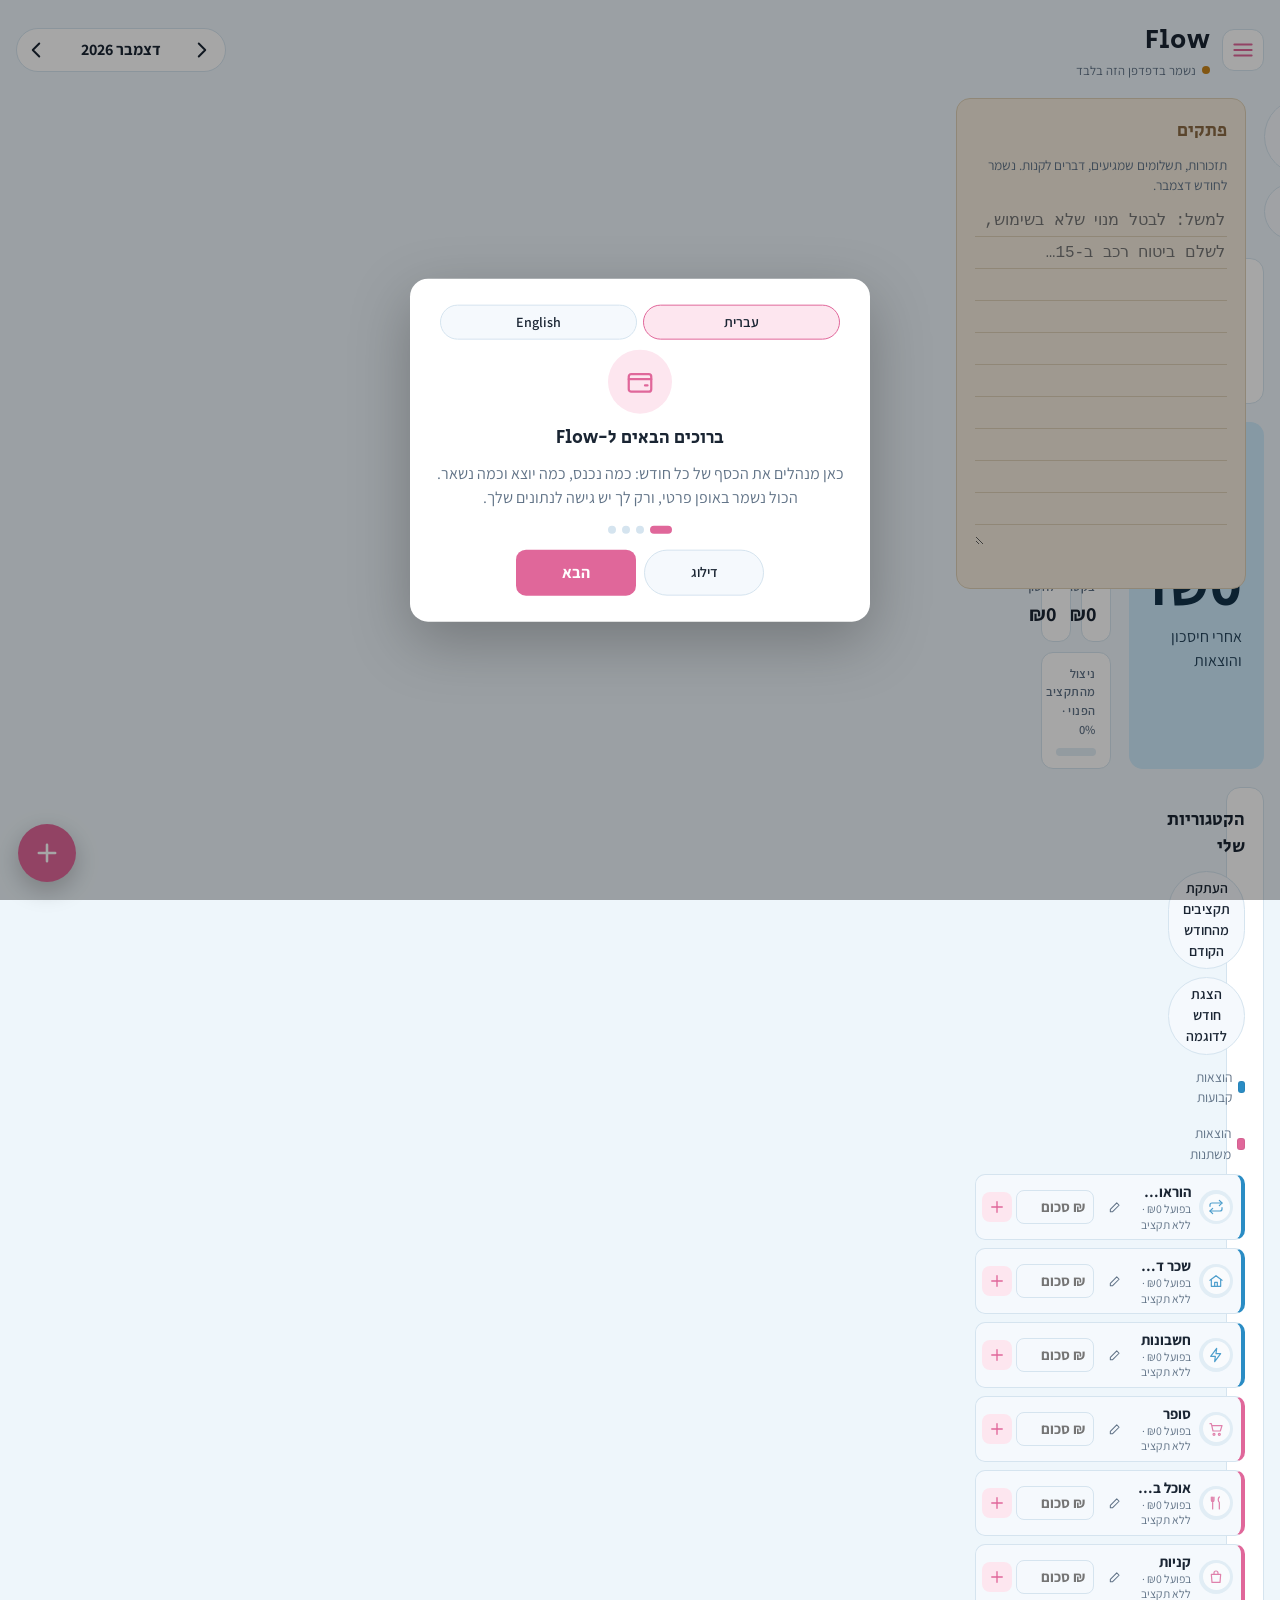
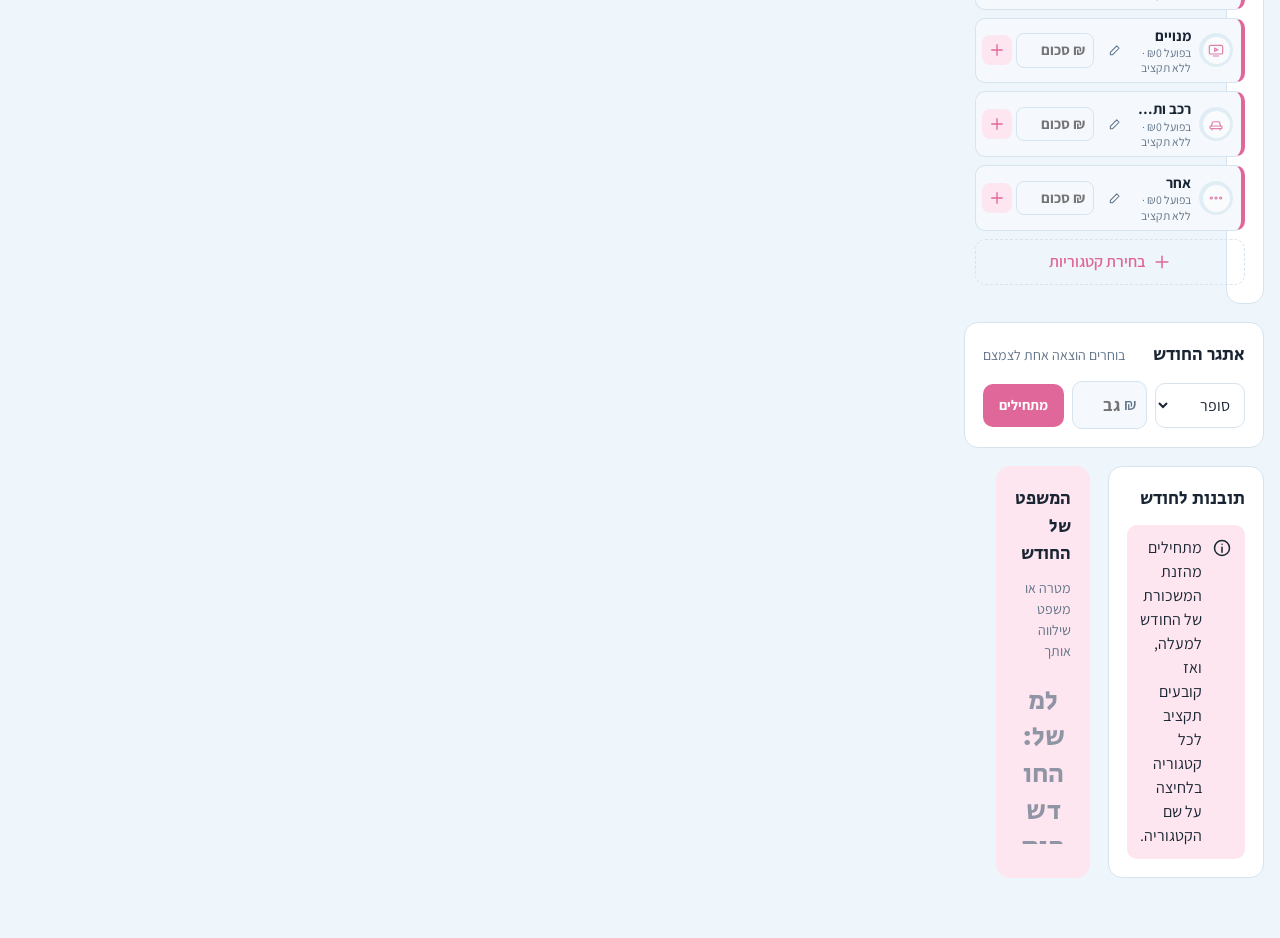
==== static/index.html @ f0e33db1 "Baseline before aesthetic rebrand" ====
<!doctype html>
<html lang="he" dir="rtl">
<head>
<meta charset="utf-8">
<meta name="viewport" content="width=device-width,initial-scale=1,viewport-fit=cover">
<title>Flow</title>
<meta name="description" content="ניהול כסף חודשי חכם ומסודר">
<link rel="manifest" href="/manifest.webmanifest">
<link rel="icon" href="/static/icons/icon.svg" type="image/svg+xml">
<link rel="apple-touch-icon" href="/static/icons/icon-192.png">
<meta name="theme-color" content="#cdeafb">
<meta name="apple-mobile-web-app-capable" content="yes">
<meta name="mobile-web-app-capable" content="yes">
<meta name="apple-mobile-web-app-title" content="Flow">
<link rel="stylesheet" href="/static/fonts.css">
<style>
/* base reset */
:root{color-scheme:light;padding-top:env(safe-area-inset-top,0px);padding-bottom:env(safe-area-inset-bottom,0px)}
body{margin:0;font:14px/1.5 system-ui,-apple-system,"Segoe UI",Roboto,sans-serif}
img{max-width:100%}
[hidden]{display:none!important}
</style>
<style>
/* Layout: folder sidebar (accounts + monthly charts) | main ledger (summary, icon grid, insights) or charts view | beige notes column */
:root{
  --bg:#eef6fb; --surface:#ffffff; --surface-2:#f5f9fd; --fg:#1a2533; --muted:#617387; --line:#d5e4ef;
  --accent:#2a8cc4; --accent-soft:#dcf0fb; --track:#e1edf5;
  --pink:#e0679a; --pink-soft:#fde6ef;
  --sky:#cdeafb; --sky-fg:#12324a;
  --ok:#2e8a5f; --warn:#c7841c; --over:#c43d4b; --over-soft:#f8e1e4; --warn-soft:#f8ecd6;
  --note:#f3ebdd; --note-line:#ddcfb6; --note-head:#8a6a45;
  --c1:#2a8cc4; --c2:#e0679a; --c3:#1d5f8c; --c4:#f2a3c2; --c5:#62b6df; --c6:#a8487a; --c7:#9fb0bf;
  --e-pink:#f7c9da; --e-blue:#c2e3f7; --e-lilac:#dccbf2; --e-green:#c9ead2; --e-beige:#efe3cc; --e-brown:#dcc4ac; --e-gray:#dfe4e8; --e-fg:#2b2a33;
  --display:"Secular One","Assistant",system-ui,sans-serif;
  --body:"Assistant",system-ui,-apple-system,"Segoe UI",Arial,sans-serif;
  --r:14px;
}
@media (prefers-color-scheme:dark){:root:not([data-theme="light"]){
  --sky:#a9dbf5; --sky-fg:#0e2433;
  --bg:#0f1720; --surface:#17212c; --surface-2:#1d2935; --fg:#e7eef5; --muted:#94a6b8; --line:#2b3a49;
  --accent:#6cc4ef; --accent-soft:#1b3445; --track:#243241; --pink:#f08cb4; --pink-soft:#3a1f2c;
  --c1:#6cc4ef; --c2:#f08cb4; --c3:#3d8fc2; --c4:#c45f8e; --c5:#a9dbf5; --c6:#f6c1d6; --c7:#5d6f80;
  --ok:#5cc28c; --warn:#e3a646; --over:#ef7682; --over-soft:#3a1f24; --warn-soft:#3a2e1b; --note:#28231b; --note-line:#453c2e; --note-head:#d6b88f; color-scheme:dark}}
:root[data-theme="dark"]{
  --sky:#a9dbf5; --sky-fg:#0e2433;
  --bg:#0f1720; --surface:#17212c; --surface-2:#1d2935; --fg:#e7eef5; --muted:#94a6b8; --line:#2b3a49;
  --accent:#6cc4ef; --accent-soft:#1b3445; --track:#243241; --pink:#f08cb4; --pink-soft:#3a1f2c;
  --c1:#6cc4ef; --c2:#f08cb4; --c3:#3d8fc2; --c4:#c45f8e; --c5:#a9dbf5; --c6:#f6c1d6; --c7:#5d6f80;
  --ok:#5cc28c; --warn:#e3a646; --over:#ef7682; --over-soft:#3a1f24; --warn-soft:#3a2e1b; --note:#28231b; --note-line:#453c2e; --note-head:#d6b88f; color-scheme:dark}

:root[data-palette="sea"]{--pink:#23907f;--pink-soft:#d6f0ec;--c2:#23907f;--c4:#8fd3c7;--c6:#1f6f63}
:root[data-palette="slate"]{--pink:#5562cf;--pink-soft:#e3e6fb;--c2:#5562cf;--c4:#a9b2ef;--c6:#3b48a8}
@media (prefers-color-scheme:dark){
  :root[data-palette="sea"]:not([data-theme="light"]){--pink:#5fc9b8;--pink-soft:#173a35;--c2:#5fc9b8;--c4:#2f7e72;--c6:#a6e3d9}
  :root[data-palette="slate"]:not([data-theme="light"]){--pink:#9aa6f5;--pink-soft:#23284a;--c2:#9aa6f5;--c4:#5c66b8;--c6:#c9cff9}}
:root[data-theme="dark"][data-palette="sea"]{--pink:#5fc9b8;--pink-soft:#173a35;--c2:#5fc9b8;--c4:#2f7e72;--c6:#a6e3d9}
:root[data-theme="dark"][data-palette="slate"]{--pink:#9aa6f5;--pink-soft:#23284a;--c2:#9aa6f5;--c4:#5c66b8;--c6:#c9cff9}
.swatches{display:flex;gap:8px;padding-inline:8px}
.swatch{width:36px;height:36px;border-radius:50%;border:2px solid var(--line);padding:0;background:linear-gradient(135deg,var(--a) 50%,var(--b) 50%)}
.swatch.on{border-color:var(--fg);box-shadow:0 0 0 2px var(--surface) inset}
*{box-sizing:border-box}
body{background:var(--bg);color:var(--fg);font-family:var(--body);font-size:16px;line-height:1.5;direction:rtl}
.wrap{max-width:1500px;margin:0 auto;padding-left:max(16px,env(safe-area-inset-left,0px));padding-right:max(16px,env(safe-area-inset-right,0px));padding-block:20px 60px;display:flex;flex-direction:column;gap:18px}
.num{font-variant-numeric:tabular-nums;direction:ltr;unicode-bidi:isolate}
h1,h2{font-family:var(--display);font-weight:400;margin:0;text-wrap:balance}
h1{font-size:1.7rem;letter-spacing:.01em}
h2{font-size:1.15rem}
.lbl{font-size:.78rem;color:var(--muted);letter-spacing:.04em;font-weight:600}
button,input,select{font:inherit;color:inherit}
button{cursor:pointer}
:focus-visible{outline:2px solid var(--accent);outline-offset:2px}

header{display:flex;align-items:center;justify-content:space-between;gap:12px;flex-wrap:wrap}
.htitle{display:flex;align-items:center;gap:12px}
.foldbtn{display:grid;border:1px solid var(--line);background:var(--surface);border-radius:12px;width:42px;height:42px;place-items:center;color:var(--pink)}
.month{display:flex;align-items:center;gap:6px;background:var(--surface);border:1px solid var(--line);border-radius:999px;padding:4px}
.month button{border:0;background:transparent;width:34px;height:34px;border-radius:50%;display:grid;place-items:center}
.month button:hover{background:var(--surface-2)}
.month span{min-width:120px;text-align:center;font-weight:700}
.status{font-size:.8rem;color:var(--muted);display:flex;align-items:center;gap:6px}
.status i{width:8px;height:8px;border-radius:50%;background:var(--ok);display:inline-block}
.status.local i{background:var(--warn)}

/* shell */
.shell{display:grid;grid-template-columns:0px minmax(0,1fr);column-gap:0;row-gap:18px;align-items:start;transition:grid-template-columns .22s ease,column-gap .22s ease}
.shell.open{grid-template-columns:270px minmax(0,1fr);column-gap:18px}
.folder{display:none;position:sticky;top:max(16px,env(safe-area-inset-top,0px));background:var(--surface);border:1px solid var(--line);border-radius:var(--r);padding:14px;flex-direction:column;gap:16px;overflow:hidden;min-width:0}
.folder.open{display:flex}
.fold-head{display:flex;align-items:center;gap:8px;color:var(--pink)}
.fold-head h2{color:var(--fg)}
.fold-sec{display:flex;flex-direction:column;gap:4px}
.fold-sec>.lbl{padding-inline:8px;margin-bottom:2px}
.fitem{display:flex;align-items:center;gap:8px;border:0;background:transparent;border-radius:10px;padding:8px;text-align:start;width:100%;font-weight:600}
.fitem:hover{background:var(--surface-2)}
.fitem.on{background:var(--pink-soft);color:var(--fg)}
.fitem.on svg{color:var(--pink)}
.fitem svg.ic{width:20px;height:20px;flex:none;color:var(--accent)}
.fitem span{flex:1;min-width:0;overflow:hidden;text-overflow:ellipsis;white-space:nowrap}
.fitem small{color:var(--muted);font-weight:400}
.fitem.add{color:var(--muted);border:1px dashed var(--line)}
.fitem .edit{flex:none;width:26px;height:26px;border-radius:50%;display:grid;place-items:center;color:var(--muted)}
.fitem .edit:hover{background:var(--surface)}
.fitem .edit svg.ic{width:15px;height:15px;color:inherit}
.bform{display:flex;flex-direction:column;gap:8px;background:var(--surface-2);border-radius:10px;padding:10px}
.bform .btns{display:flex;gap:6px;flex-wrap:wrap}
.bform p{margin:0;font-size:.88rem}
.small{padding:7px 12px;font-size:.88rem}
.danger{background:var(--over);color:var(--surface);border:0;border-radius:10px;font-weight:700}
.linkbtn{border:0;background:transparent;color:var(--over);font-size:.85rem;padding:4px 0;text-align:start}

.panel{background:var(--surface);border:1px solid var(--line);border-radius:var(--r);padding:18px}
.income{display:grid;grid-template-columns:repeat(3,minmax(0,1fr));gap:14px}
.field{display:flex;flex-direction:column;gap:4px;min-width:0}
.money{display:flex;align-items:center;border:1px solid var(--line);border-radius:10px;background:var(--surface-2);padding:0 10px}
.money input{border:0;background:transparent;width:100%;padding:10px 4px;font-size:1.1rem;font-weight:700;outline:none;font-variant-numeric:tabular-nums}
.money:focus-within{border-color:var(--accent)}
.money b{color:var(--muted);font-weight:600}

.hero{display:grid;grid-template-columns:1.2fr 1fr;gap:18px;align-items:stretch}
.free{background:var(--sky);color:var(--sky-fg);border-radius:var(--r);padding:22px;display:flex;flex-direction:column;gap:6px;justify-content:center}
.free .lbl{color:inherit;opacity:.85}
.free .big{font-family:var(--display);font-size:clamp(2.4rem,7vw,3.4rem);line-height:1.05}
.free p{margin:0;opacity:.9}
.free.neg{background:var(--over);color:var(--surface)}
.stats{display:grid;grid-template-columns:1fr 1fr;gap:10px}
.stat{background:var(--surface);border:1px solid var(--line);border-radius:12px;padding:12px 14px;display:flex;flex-direction:column;gap:2px;min-width:0}
.stat strong{font-size:1.25rem}
.bar{height:8px;border-radius:999px;background:var(--track);overflow:hidden;margin-top:6px}
.bar>div{height:100%;background:var(--accent);border-radius:inherit;transition:width .4s}

.sec-head{display:flex;align-items:center;justify-content:space-between;gap:10px;flex-wrap:wrap;margin-bottom:12px}
.sec-head p{margin:0;color:var(--muted);font-size:.88rem}
.toggle{display:flex;align-items:center;gap:6px;font-size:.85rem;color:var(--muted)}
.ghost{border:1px solid var(--line);background:var(--surface-2);border-radius:999px;padding:6px 14px;font-size:.88rem;font-weight:600}
.ghost:hover{border-color:var(--pink);background:var(--pink-soft)}
.grid{display:grid;grid-template-columns:repeat(auto-fill,minmax(104px,1fr));gap:12px}
.tile{border:1px solid var(--line);background:var(--surface-2);border-radius:var(--r);padding:14px 6px 10px;display:flex;flex-direction:column;align-items:center;gap:6px;position:relative;transition:transform .15s,border-color .15s}
.tile:hover{transform:translateY(-2px);border-color:var(--pink)}
.ring{width:62px;height:62px;border-radius:50%;display:grid;place-items:center;background:conic-gradient(var(--rc,var(--accent)) calc(var(--p,0)*1%),var(--track) 0)}
.ring span{width:50px;height:50px;border-radius:50%;background:var(--surface);display:grid;place-items:center;color:var(--rc,var(--accent))}
.ring.empty{background:var(--track)}
.ring.empty span{color:var(--muted)}
svg.ic{width:26px;height:26px;fill:none;stroke:currentColor;stroke-width:1.8;stroke-linecap:round;stroke-linejoin:round}
.tile .amt{font-weight:700;font-size:.95rem}
.tile .of{font-size:.72rem;color:var(--muted)}
.tile .nm{font-size:.78rem;color:var(--muted);text-align:center;line-height:1.25}
.tile.over{border-color:var(--over);background:var(--over-soft)}
.tile .dot{position:absolute;top:8px;left:8px;width:8px;height:8px;border-radius:50%;background:var(--over)}

.insights{display:flex;flex-direction:column;gap:8px;margin:0;padding:0;list-style:none}
.insights li{display:flex;gap:10px;align-items:flex-start;padding:10px 12px;border-radius:10px;background:var(--surface-2);border:1px solid var(--line)}
.insights li.warn{background:var(--warn-soft);border-color:transparent}
.insights li.over{background:var(--over-soft);border-color:transparent}
.insights li.good{background:var(--accent-soft);border-color:transparent}
.insights li.info{background:var(--pink-soft);border-color:transparent}
.insights svg.ic{width:20px;height:20px;flex:none;margin-top:2px}

.recent{display:flex;flex-direction:column}
.row{display:grid;grid-template-columns:36px minmax(0,1fr) auto auto;gap:10px;align-items:center;padding:9px 0;border-bottom:1px solid var(--line)}
.row:last-child{border-bottom:0}
.row .mini{width:34px;height:34px;border-radius:50%;background:var(--accent-soft);color:var(--accent);display:grid;place-items:center}
.row:nth-child(even) .mini{background:var(--pink-soft);color:var(--pink)}
.row .mini svg.ic{width:18px;height:18px}
.row .txt{min-width:0;overflow:hidden;text-overflow:ellipsis;white-space:nowrap}
.row .txt small{color:var(--muted);display:block}
.row .del{border:0;background:transparent;color:var(--muted);width:30px;height:30px;border-radius:50%}
.row .del:hover{background:var(--over-soft);color:var(--over)}
.empty-note{color:var(--muted);text-align:center;padding:18px 8px}

/* charts */
.charts{display:grid;grid-template-columns:minmax(0,1fr) minmax(0,1fr);gap:18px}
.charts .wide{grid-column:1/-1}
.donut-wrap{display:flex;gap:20px;align-items:center;flex-wrap:wrap}
.donut{width:200px;max-width:100%;flex:none}
.donut text{fill:var(--fg);font-family:var(--body)}
.legend{list-style:none;margin:0;padding:0;display:flex;flex-direction:column;gap:6px;flex:1;min-width:180px}
.legend li{display:grid;grid-template-columns:12px minmax(0,1fr) auto auto;gap:8px;align-items:center;font-size:.92rem}
.legend i{width:12px;height:12px;border-radius:3px}
.legend span{min-width:0;overflow:hidden;text-overflow:ellipsis;white-space:nowrap}
.legend em{font-style:normal;color:var(--muted);font-size:.82rem;min-width:36px;text-align:start}
.bva{display:flex;flex-direction:column;gap:12px}
.bva .r{display:grid;grid-template-columns:28px minmax(0,1fr);gap:10px;align-items:center}
.bva .r svg.ic{width:22px;height:22px;color:var(--accent)}
.bva .top{display:flex;justify-content:space-between;gap:8px;font-size:.88rem}
.bva .top span:last-child{color:var(--muted)}
.bva .track{position:relative;height:10px;background:var(--track);border-radius:999px;margin-top:4px}
.bva .fill{position:absolute;inset-block:0;inset-inline-start:0;border-radius:999px;background:var(--accent)}
.bva .mark{position:absolute;top:-4px;bottom:-4px;width:2px;background:var(--fg);border-radius:2px}
.cols{width:100%;height:auto;display:block}
.cols text{fill:var(--muted);font-family:var(--body);font-size:12px}
.cols .val{fill:var(--fg);font-size:11px;font-weight:700}
.cols-wrap{overflow-x:auto}
.keyrow{display:flex;gap:16px;flex-wrap:wrap;font-size:.85rem;color:var(--muted)}
.keyrow span{display:flex;align-items:center;gap:6px}
.keyrow i{width:12px;height:12px;border-radius:3px;display:inline-block}

.tile.addcat{border-style:dashed;background:transparent;justify-content:center}
.tile.addcat .nm{color:var(--pink);font-weight:600}
.tile.addcat .ring span{color:var(--pink)}
.pick-group{display:flex;flex-direction:column;gap:8px}
.picks{display:grid;grid-template-columns:repeat(2,minmax(0,1fr));gap:8px}
.pick{display:flex;align-items:center;gap:8px;border:1px solid var(--line);background:var(--surface-2);border-radius:10px;padding:9px 10px;text-align:start;min-width:0}
.pick svg.ic{width:20px;height:20px;flex:none;color:var(--accent)}
.pick span{flex:1;min-width:0;font-size:.9rem;line-height:1.25}
.pick.on{border-color:var(--pink);background:var(--pink-soft)}
.pick.on svg.ic{color:var(--pink)}
.pick svg.ck{width:16px;height:16px}
@media (max-width:520px){
  .grid{grid-template-columns:repeat(3,minmax(0,1fr));gap:8px}
  .tile{padding:10px 4px 8px;gap:4px}
  .ring{width:50px;height:50px}.ring span{width:40px;height:40px}
  .tile svg.ic{width:22px;height:22px}
  .tile .amt{font-size:.88rem}
}
.catlist{display:grid;grid-template-columns:repeat(auto-fill,minmax(270px,1fr));gap:8px}
.crow{display:flex;align-items:center;gap:8px;border:1px solid var(--line);background:var(--surface-2);border-radius:10px;padding:5px 6px;min-width:0}
.crow.over{border-color:var(--over);background:var(--over-soft)}
.cinfo{display:flex;align-items:center;gap:10px;flex:1;min-width:0;border:0;background:transparent;text-align:start;padding:2px;border-radius:8px}
.cinfo:hover .t b{color:var(--pink)}
.cinfo{gap:8px}
.cinfo .ring{width:34px;height:34px;flex:none}.cinfo .ring span{width:27px;height:27px}.cinfo svg.ic{width:16px;height:16px}
.cinfo .t b{font-size:.92rem}
.cinfo .t small{font-size:.74rem!important}
.cinfo .t{flex:1;min-width:0;display:flex;flex-direction:column;line-height:1.3}
.cinfo .t b{font-weight:700;overflow:hidden;text-overflow:ellipsis;white-space:nowrap}
.cinfo .t small{color:var(--muted);font-size:.8rem}
.crow.over .cinfo .t small{color:var(--over)}
.cadd{display:flex;align-items:center;gap:4px;flex:none}
.cadd input{width:78px;background:transparent;border:1.5px solid var(--line);border-radius:8px;padding:5px 4px;font-size:.92rem;text-align:center;font-weight:700;font-variant-numeric:tabular-nums}
.cadd input:focus{border-color:var(--pink);outline:none}
.cadd button{width:30px;height:30px;border-radius:8px;border:0;background:var(--pink-soft);color:var(--pink);display:grid;place-items:center}
.cadd button svg.ic{width:18px;height:18px}
.crow.addcat{justify-content:center;border-style:dashed;background:transparent;color:var(--pink);font-weight:600;min-height:46px;gap:6px}
.crow.addcat svg.ic{width:20px;height:20px}
@media (max-width:520px){.catlist{grid-template-columns:1fr}.cadd input{width:72px}}
.motto{display:flex;flex-direction:column;background:var(--pink-soft);border-color:transparent}
.motto textarea{flex:1;width:100%;min-height:120px;resize:none;border:0;background:transparent;outline:none;font-family:var(--display);font-size:clamp(1.3rem,3vw,1.7rem);line-height:1.35;text-align:center;color:var(--fg);text-wrap:balance;padding:8px 4px}
.motto textarea::placeholder{color:var(--muted);opacity:.7}
.motto .saved{font-size:.78rem;color:var(--muted);min-height:1.2em;text-align:center}
.split{display:flex;gap:2px;height:8px;border-radius:999px;overflow:hidden;margin-top:6px;background:var(--track)}
.crow.fx{border-inline-start:4px solid var(--accent)}
.crow.vr{border-inline-start:4px solid var(--pink)}
.ring.empty span{color:var(--rc,var(--muted))!important;opacity:.8}
.pickwrap{display:flex;gap:4px;min-width:0}
.pickwrap .pick{flex:1}
.pdel{border:1px solid var(--line);background:var(--surface-2);border-radius:10px;width:32px;color:var(--muted)}
.pdel:hover{color:var(--over);background:var(--over-soft)}
.icpick{display:grid;grid-template-columns:repeat(auto-fill,minmax(40px,1fr));gap:6px}
.icpick label{display:block}
.icpick input{position:absolute;opacity:0;pointer-events:none}
.icpick span{display:grid;place-items:center;height:40px;border:1px solid var(--line);border-radius:10px;background:var(--surface);color:var(--accent);cursor:pointer}
.icpick span svg.ic{width:20px;height:20px}
.icpick input:checked+span{border-color:var(--pink);background:var(--pink-soft);color:var(--pink)}
.icpick input:focus-visible+span{outline:2px solid var(--accent);outline-offset:2px}
.nmline{display:flex;align-items:baseline;gap:6px;min-width:0}
.nmline b{min-width:0;overflow:hidden;text-overflow:ellipsis;white-space:nowrap}
.cnote{font-style:normal;font-size:.72rem;font-weight:600;background:var(--pink-soft);color:var(--pink);border-radius:999px;padding:0 7px;white-space:nowrap;overflow:hidden;text-overflow:ellipsis;max-width:110px;flex:none}
.cnbtn{border:0;background:transparent;width:26px;height:26px;border-radius:50%;color:var(--muted);display:grid;place-items:center;flex:none}
.cnbtn:hover{background:var(--pink-soft);color:var(--pink)}
.cnbtn svg.ic{width:14px;height:14px}
.cnform{flex:none}
.cnform input{width:100px;border:1.5px solid var(--pink);border-radius:8px;padding:5px 6px;background:var(--surface);font-size:.85rem;outline:none}
.ic.sm{width:16px;height:16px;vertical-align:-3px}
.edit.trash:hover{color:var(--over)!important;background:var(--over-soft)!important}
.vatline{grid-column:1/-1;display:flex;align-items:center;justify-content:space-between;gap:10px;flex-wrap:wrap;background:var(--accent-soft);border-radius:10px;padding:8px 12px;font-size:.88rem}
.vatline select{width:auto}
.pair{display:grid;grid-template-columns:repeat(auto-fit,minmax(300px,1fr));gap:18px}
.gbar{height:12px;border-radius:999px;background:var(--track);overflow:hidden}
.gbar>div{height:100%;border-radius:inherit;background:linear-gradient(90deg,var(--pink),var(--accent))}
.gbar.bad>div{background:var(--over)}
.gtext{margin:10px 0 0;font-size:.92rem}
.chform{display:grid;grid-template-columns:minmax(0,1.2fr) minmax(0,1fr) auto;gap:8px;align-items:center}
@media (max-width:520px){.chform{grid-template-columns:1fr 1fr}.chform .primary{grid-column:1/-1}}
.owedadd{display:grid;grid-template-columns:minmax(0,1.3fr) minmax(0,1fr) auto;gap:8px;margin-bottom:10px}
.owedlist{display:flex;flex-direction:column}
.owedrow{display:grid;grid-template-columns:22px minmax(0,1fr) auto;gap:4px 10px;align-items:center;padding:9px 2px;border-bottom:1px solid var(--line);cursor:pointer}
.owedrow:last-child{border-bottom:0}
.owedrow input{width:18px;height:18px;accent-color:var(--pink)}
.owedrow .on{font-weight:600;min-width:0;overflow:hidden;text-overflow:ellipsis;white-space:nowrap}
.owedrow small{grid-column:2/-1;color:var(--muted);font-size:.78rem}
.owedrow small:empty{display:none}
.owedrow.paid .on,.owedrow.paid strong{text-decoration:line-through;color:var(--muted)}
.remind{display:flex;align-items:flex-start;gap:10px;background:var(--pink-soft);border-radius:var(--r);padding:10px 12px}
.remind .rlist{display:flex;flex-wrap:wrap;gap:8px 18px;flex:1;min-width:0}
.remind .ri{display:flex;align-items:center;gap:6px;font-size:.9rem}
.remind .ri svg.ic{width:18px;height:18px;color:var(--pink);flex:none}
.remind .close{width:28px;height:28px;font-size:.9rem;background:var(--surface)}
.flash{display:flex;align-items:center;gap:10px;justify-content:space-between;background:var(--accent-soft);border-radius:var(--r);padding:8px 12px;font-weight:600}
.flash .close{width:28px;height:28px;font-size:.9rem;background:var(--surface);margin:0}
.sumbanner{display:flex;align-items:center;gap:8px;border:1px dashed var(--pink);background:var(--pink-soft);color:var(--fg);border-radius:var(--r);padding:10px 14px;font-weight:600;text-align:start}
.sumbanner svg.ic{width:20px;height:20px;color:var(--pink)}
.sumgrid{display:grid;grid-template-columns:repeat(auto-fit,minmax(200px,1fr));gap:10px}
.sumgrid strong{font-size:1.05rem}
.muted{color:var(--muted);font-weight:400}
.fab{position:fixed;left:calc(18px + env(safe-area-inset-left,0px));bottom:calc(18px + env(safe-area-inset-bottom,0px));width:58px;height:58px;border-radius:50%;border:0;background:var(--pink);color:var(--surface);display:grid;place-items:center;box-shadow:0 8px 24px rgb(0 0 0 / .22);z-index:15}
.fab svg.ic{width:28px;height:28px;stroke-width:2.2}
.fab:hover{filter:brightness(1.08)}
.qform{display:flex;flex-direction:column;gap:12px}
.money.big input{font-size:1.8rem;padding:12px 4px}
.qcats{display:grid;grid-template-columns:repeat(3,minmax(0,1fr));gap:6px}
.qcat{display:flex;flex-direction:column;align-items:center;gap:4px;border:1px solid var(--line);background:var(--surface-2);border-radius:10px;padding:8px 4px;font-size:.78rem;line-height:1.2;text-align:center;min-width:0}
.qcat svg.ic{width:20px;height:20px;color:var(--accent)}
.qcat.on{border-color:var(--pink);background:var(--pink-soft)}
.qcat.on svg.ic{color:var(--pink)}
.calwrap{display:grid;grid-template-columns:minmax(0,1.3fr) minmax(320px,1fr);gap:18px;align-items:start}
.calside{display:flex;flex-direction:column;gap:18px;min-width:0}
@media (max-width:1280px){.calwrap{grid-template-columns:1fr}}
.cgrid{display:grid;grid-template-columns:repeat(7,minmax(0,1fr));gap:4px}
.cwd{text-align:center;font-size:.78rem;color:var(--muted);font-weight:600;padding:4px 0}
.cday{min-height:84px;border:1px solid var(--line);background:var(--surface-2);border-radius:10px;padding:5px;display:flex;flex-direction:column;align-items:stretch;gap:3px;text-align:start;min-width:0;overflow:hidden}
.cday.blank{background:transparent;border:0}
.cday:hover{border-color:var(--pink)}
.cday.today .dn{background:var(--accent);color:var(--surface);border-radius:999px;padding:0 7px}
.cday.sel{border-color:var(--pink);box-shadow:0 0 0 2px var(--pink-soft) inset;background:var(--surface)}
.cday .dn{font-weight:700;font-size:.85rem;align-self:flex-start}
.evs{display:flex;flex-direction:column;gap:2px;min-width:0}
.ev{display:flex;align-items:center;gap:4px;font-size:.7rem;min-width:0;background:var(--ec);color:var(--e-fg);border-radius:5px;padding:1px 5px}
.ev i{display:none}
.ev em{font-style:normal;white-space:nowrap;overflow:hidden;text-overflow:ellipsis}
.more{font-size:.68rem;color:var(--muted)}
.edot{width:14px;height:14px;border-radius:50%;display:block}
.keyrow i{border:1px solid rgb(0 0 0 / .06)}
.uprow{border:0;background:transparent;width:100%;text-align:start;grid-template-columns:36px minmax(0,1fr)}
@media (max-width:620px){.cday{min-height:52px;padding:4px}.ev em{display:none}.ev{display:inline-flex;width:9px;height:9px;padding:0;border-radius:50%}.evs{flex-direction:row;flex-wrap:wrap}}
.calcwrap{display:flex;justify-content:center}
.calcp{width:100%;max-width:420px}
.cdisp{background:var(--sky);color:var(--sky-fg);border-radius:12px;padding:14px 16px;margin-bottom:12px;text-align:right;min-height:96px;display:flex;flex-direction:column;justify-content:flex-end;gap:2px;overflow:hidden}
.cexpr{font-size:1rem;opacity:.75;word-break:break-all;min-height:1.4em}
.cres{font-family:var(--display);font-size:2.4rem;line-height:1.1;word-break:break-all}
.cres.final{color:var(--pink)}
.ckeys{display:grid;grid-template-columns:repeat(4,minmax(0,1fr));gap:8px}
.ck{height:58px;border:1px solid var(--line);background:var(--surface-2);border-radius:12px;font-size:1.35rem;font-weight:700;font-variant-numeric:tabular-nums}
.ck:hover{border-color:var(--accent)}
.ck:active{transform:scale(.97)}
.ck.fn{color:var(--accent);background:var(--accent-soft);border-color:transparent;font-size:1.1rem}
.ck.op{color:var(--pink);background:var(--pink-soft);border-color:transparent}
.ck.eq{background:var(--pink);color:var(--surface);border-color:transparent}
.cextra{display:flex;flex-wrap:wrap;gap:8px;margin-top:12px}
.cextra .primary{display:flex;align-items:center;gap:6px}
.daymodal{position:fixed;z-index:21;top:50%;left:50%;transform:translate(-50%,-50%);width:min(460px,calc(100% - 32px));max-height:min(88vh,720px);overflow-y:auto;background:var(--surface);border-radius:18px;padding:18px;box-shadow:0 20px 60px rgb(0 0 0 / .25);display:flex;flex-direction:column;gap:12px;animation:pop .18s ease-out}
@keyframes pop{from{opacity:.4;transform:translate(-50%,-48%) scale(.98)}to{opacity:1;transform:translate(-50%,-50%)}}
.daymodal .txtin{background:var(--surface-2)}
@media (max-width:620px){.daymodal{top:auto;bottom:0;left:0;right:0;transform:none;width:100%;max-height:90vh;border-radius:18px 18px 0 0;padding-bottom:max(18px,env(safe-area-inset-bottom,0px));animation:up .2s ease-out}}
@keyframes up{from{transform:translateY(30px);opacity:.5}to{transform:none;opacity:1}}
.ev.allday{font-weight:700;border-inline-start:3px solid rgb(0 0 0 / .18);border-radius:3px}
.ev b{font-weight:700;opacity:.75}
#evTime:disabled{opacity:.45}
.viewtools{display:flex;gap:8px;flex-wrap:wrap;justify-content:flex-end}
.viewtools .ghost{display:inline-flex;align-items:center;gap:6px}
.row{grid-template-columns:36px minmax(0,1fr) auto auto auto}
.row .del svg.ic{width:15px;height:15px}
.daymodal.report{width:min(560px,calc(100% - 32px))}
.rprev{width:100%;height:auto;border-radius:10px;border:1px solid var(--line);max-height:55vh;object-fit:contain;background:#fff}
.onb{text-align:center;align-items:center;gap:10px;padding:26px 22px}
.onb p{margin:0;max-width:52ch;color:var(--muted)}
.onbic{width:64px;height:64px;border-radius:50%;background:var(--pink-soft);color:var(--pink);display:grid;place-items:center}
.onbic svg.ic{width:30px;height:30px}
.onbdots{display:flex;gap:6px;margin:6px 0}
.onbdots i{width:8px;height:8px;border-radius:50%;background:var(--line)}
.onbdots i.on{background:var(--pink);width:22px;border-radius:999px}
.onb .btns{display:flex;gap:8px;width:100%;justify-content:center}
.onb .btns button{min-width:120px}
.langsw{display:flex;gap:6px;padding-inline:8px}
.langsw button{flex:1;border:1px solid var(--line);background:var(--surface-2);border-radius:999px;padding:6px 10px;font-weight:600;font-size:.88rem}
.langsw button.on{background:var(--pink-soft);border-color:var(--pink)}
[dir="ltr"] .fab{left:auto;right:calc(18px + env(safe-area-inset-right,0px))}
[dir="ltr"] .tile .dot{left:auto;right:8px}
.layout.solo{grid-template-columns:minmax(0,1fr)}
/* sheet */
.scrim{position:fixed;inset:0;background:rgb(0 0 0 / .35);z-index:20}
.sheet{position:fixed;top:0;bottom:0;left:0;width:min(420px,100%);background:var(--surface);z-index:21;display:flex;flex-direction:column;box-shadow:0 0 40px rgb(0 0 0 / .2);
  padding-top:max(18px,env(safe-area-inset-top,0px));padding-bottom:max(18px,env(safe-area-inset-bottom,0px));padding-left:max(18px,env(safe-area-inset-left,0px));padding-right:18px;gap:16px;overflow-y:auto;animation:in .22s ease-out}
@keyframes in{from{transform:translateX(-30px);opacity:.4}to{transform:none;opacity:1}}
@keyframes inr{from{transform:translateX(30px);opacity:.4}to{transform:none;opacity:1}}
.sheet-head{display:flex;align-items:center;gap:12px}
.sheet-head .ring{width:52px;height:52px}
.sheet-head .ring span{width:42px;height:42px}
.close{margin-inline-start:auto;border:0;background:var(--surface-2);width:36px;height:36px;border-radius:50%;font-size:1.2rem}
.addform{display:grid;grid-template-columns:1fr 1fr;gap:10px}
.addform .full{grid-column:1/-1}
.txtin{border:1px solid var(--line);border-radius:10px;background:var(--surface);padding:10px;width:100%}
.sheet .txtin{background:var(--surface-2)}
.txtin:focus{border-color:var(--accent);outline:none}
.primary{background:var(--pink);color:var(--surface);border:0;border-radius:10px;padding:11px 16px;font-weight:700}
.primary:hover{filter:brightness(1.08)}
.chip{border:1px solid var(--line);background:var(--surface-2);border-radius:999px;padding:1px 8px;font-size:.78rem}
.sample-tag{display:inline-block;background:var(--warn-soft);color:var(--fg);border-radius:6px;padding:2px 8px;font-size:.78rem;font-weight:600}
.loading{padding:60px 0;text-align:center;color:var(--muted)}

.layout{display:grid;grid-template-columns:minmax(0,1fr) 290px;gap:18px;align-items:start}
.main{display:flex;flex-direction:column;gap:18px;min-width:0}
.notes{position:sticky;top:max(16px,env(safe-area-inset-top,0px));display:flex;flex-direction:column;gap:10px;background:var(--note);border-color:var(--note-line)}
.notes h2{color:var(--note-head)}
.notes textarea{width:100%;min-height:340px;resize:vertical;border:0;background:transparent;line-height:32px;padding:0 2px;font-size:1rem;outline:none;
  background-image:repeating-linear-gradient(to bottom,transparent 0 31px,var(--note-line) 31px 32px);background-attachment:local}
.notes .saved{font-size:.78rem;color:var(--muted);min-height:1.2em}
.notes .sub{font-size:.85rem;color:var(--muted);margin:0}

@media (max-width:1280px){.main .hero.duo,.charts{grid-template-columns:1fr}}
@media (max-width:900px){.layout{grid-template-columns:1fr}.notes{position:static}.notes textarea{min-height:200px}}
@media (max-width:720px){
  .hero{grid-template-columns:1fr}
  .income{grid-template-columns:1fr 1fr}
  .income .field:first-child{grid-column:1/-1}
}
@media (prefers-reduced-motion:reduce){*{animation:none!important;transition:none!important}}
</style>

</head>
<body>
<div class="wrap" id="app"><div class="loading">טוען את התקציב…</div></div>

<script>
/* Local runtime: file downloads and app install support */
(function(){
  const MIME={csv:'text/csv;charset=utf-8',json:'application/json',png:'image/png',pdf:'application/pdf'};
  const downloads={async save({filename,data}){
    const ext=(filename.split('.').pop()||'').toLowerCase();
    const blob=data instanceof Blob?data:new Blob([data],{type:MIME[ext]||'application/octet-stream'});
    const a=document.createElement('a');a.href=URL.createObjectURL(blob);a.download=filename;document.body.appendChild(a);a.click();
    setTimeout(()=>{URL.revokeObjectURL(a.href);a.remove()},2000);return {status:'saved'};
  }};
  window.claude={use:async n=>n==='downloads'?downloads:null};
  if('serviceWorker' in navigator) window.addEventListener('load',()=>navigator.serviceWorker.register('/sw.js').catch(()=>{}));
})();
</script>
<script>
(function(){
const ICONS={
  standing:'<path d="M17 2l4 4-4 4"/><path d="M3 11V9a3 3 0 013-3h15"/><path d="M7 22l-4-4 4-4"/><path d="M21 13v2a3 3 0 01-3 3H3"/>',
  payments:'<rect x="2" y="5" width="20" height="14" rx="2"/><path d="M2 10h20M6 15h4"/>',
  insurance:'<path d="M12 3l8 3v6c0 5-3.5 8-8 9-4.5-1-8-4-8-9V6z"/><path d="M9 12l2 2 4-4"/>',
  rent:'<path d="M3 11l9-7 9 7"/><path d="M5 10v10h14V10"/><path d="M10 20v-6h4v6"/>',
  bills:'<path d="M13 2L4 14h7l-1 8 9-12h-7z"/>',
  arnona:'<path d="M3 21h18M4 10h16M12 3l8 5H4z"/><path d="M6 10v8M10 10v8M14 10v8M18 10v8"/>',
  vaad:'<rect x="5" y="3" width="14" height="18" rx="1"/><path d="M9 7h.01M15 7h.01M9 11h.01M15 11h.01M9 15h.01M15 15h.01"/><path d="M11 21v-3h2v3"/>',
  internet:'<path d="M2 9a15 15 0 0120 0"/><path d="M5 12.5a10 10 0 0114 0"/><path d="M8.5 16a5 5 0 017 0"/><path d="M12 19.5h.01"/>',
  cleaning:'<path d="M9 8h6l1 4v8a1 1 0 01-1 1H9a1 1 0 01-1-1v-8z"/><path d="M10 8V5h3l3-2"/><path d="M19 5h.01M20 8h.01M18 10h.01"/>',
  furniture:'<path d="M4 11V8a2 2 0 012-2h12a2 2 0 012 2v3"/><path d="M2 13a2 2 0 014 0v2h12v-2a2 2 0 014 0v5H2z"/><path d="M5 18v2M19 18v2"/>',
  meds:'<path d="M10.5 3.5a5 5 0 017 7l-7 7a5 5 0 01-7-7z"/><path d="M7 7l7 7"/>',
  hair:'<circle cx="6" cy="6" r="3"/><circle cx="6" cy="18" r="3"/><path d="M20 4L8.1 15.9M14.5 14.5L20 20M8.1 8.1L12 12"/>',
  hairrem:'<rect x="4" y="4" width="16" height="5" rx="1.5"/><path d="M7 9v2M10 9v2M14 9v2M17 9v2"/><path d="M12 9v12"/>',
  grocery:'<circle cx="9" cy="20" r="1.5"/><circle cx="17" cy="20" r="1.5"/><path d="M3 4h2l2.5 11h11L21 7H6.2"/>',
  food:'<path d="M7 3v8M5 3v5a2 2 0 004 0V3M7 11v10"/><path d="M17 3c-2.2 2-2.2 6 0 8v10"/>',
  shopping:'<path d="M5 8h14l-1 12H6z"/><path d="M9 8V6a3 3 0 016 0v2"/>',
  pets:'<circle cx="6.5" cy="10" r="1.8"/><circle cx="10.5" cy="6.2" r="1.8"/><circle cx="15" cy="6.6" r="1.8"/><circle cx="18" cy="10.8" r="1.8"/><path d="M8.5 17c0-2.5 2-4.5 4-4.5s4 2 4 4.5c0 1.5-1.2 2.5-2.5 2.5-.8 0-1-.4-1.5-.4s-.7.4-1.5.4c-1.3 0-2.5-1-2.5-2.5z"/>',
  nails:'<rect x="7" y="11" width="10" height="10" rx="2"/><path d="M9 11V8h6v3"/><path d="M10 8V3h4v5"/>',
  face:'<circle cx="11" cy="13" r="7"/><path d="M8.5 12h.01M13.5 12h.01M9 15.5c1.2 1 2.8 1 4 0"/><path d="M19 2v4M17 4h4"/>',
  subs:'<rect x="2" y="5" width="20" height="13" rx="2"/><path d="M10 9l5 2.5-5 2.5z"/><path d="M8 21h8"/>',
  fitness:'<path d="M6 7v10M3 9.5v5M18 7v10M21 9.5v5M6 12h12"/>',
  car:'<path d="M5 15l1.6-5A2 2 0 018.5 8.6h7a2 2 0 011.9 1.4L19 15"/><rect x="3" y="15" width="18" height="4" rx="1.5"/><path d="M6 19v2M18 19v2"/>',
  fun:'<path d="M3 8a2 2 0 002-2h14a2 2 0 002 2v2a2 2 0 000 4v2a2 2 0 01-2 2H5a2 2 0 01-2-2v-2a2 2 0 000-4z"/><path d="M14 7v2M14 11v2M14 15v2"/>',
  gifts:'<rect x="3" y="8" width="18" height="4" rx="1"/><path d="M5 12v9h14v-9M12 8v13"/><path d="M12 8c-2-4-6-4-6-1.5S10 8 12 8c2 0 6 1 6-1.5S14 4 12 8z"/>',
  travel:'<rect x="3" y="7" width="18" height="13" rx="2"/><path d="M9 7V4h6v3M8 7v13M16 7v13"/>',
  courses:'<path d="M2 9l10-5 10 5-10 5z"/><path d="M6 11v5c3 2.5 9 2.5 12 0v-5"/><path d="M22 9v6"/>',
  loan:'<circle cx="12" cy="12" r="9"/><path d="M9 15l6-6"/><circle cx="9.3" cy="9.3" r=".8"/><circle cx="14.7" cy="14.7" r=".8"/>',
  invest:'<path d="M3 17l6-6 4 4 8-8"/><path d="M15 7h6v6"/>',
  goal:'<circle cx="12" cy="12" r="9"/><circle cx="12" cy="12" r="5"/><circle cx="12" cy="12" r="1"/>',
  donations:'<path d="M12 20s-7-4.5-9-9a4.5 4.5 0 018-3 4.5 4.5 0 018 3c-2 4.5-7 9-7 9z"/>',
  delivery:'<path d="M3 7l9-4 9 4v10l-9 4-9-4z"/><path d="M3 7l9 4 9-4M12 11v10"/>',
  parking:'<rect x="3" y="3" width="18" height="18" rx="3"/><path d="M9 17V7h4a3 3 0 010 6H9"/>',
  materials:'<rect x="3" y="8" width="18" height="12" rx="2"/><path d="M9 8V5h6v3M3 13h18M10 13v2h4v-2"/>',
  marketing:'<path d="M3 10v4h4l8 5V5L7 10z"/><path d="M18 9a4 4 0 010 6"/>',
  accountant:'<rect x="5" y="2" width="14" height="20" rx="2"/><path d="M8 6h8v4H8z"/><path d="M8 14h.01M12 14h.01M16 14h.01M8 18h.01M12 18h.01M16 18h.01"/>',
  tax:'<path d="M5 3h14v18l-3-2-2 2-2-2-2 2-2-2-3 2z"/><path d="M9 8h6M9 12h6"/>',
  other:'<circle cx="5" cy="12" r="1.5"/><circle cx="12" cy="12" r="1.5"/><circle cx="19" cy="12" r="1.5"/>',
  coins:'<ellipse cx="12" cy="6" rx="7" ry="3"/><path d="M5 6v6c0 1.7 3.1 3 7 3s7-1.3 7-3V6"/><path d="M5 12v6c0 1.7 3.1 3 7 3s7-1.3 7-3v-6"/>',
  alert:'<path d="M12 3l10 18H2z"/><path d="M12 10v5M12 18h.01"/>',
  check:'<circle cx="12" cy="12" r="9"/><path d="M8 12l3 3 5-6"/>',
  info:'<circle cx="12" cy="12" r="9"/><path d="M12 11v6M12 7.5h.01"/>',
  folder:'<path d="M3 7a2 2 0 012-2h4l2 2h8a2 2 0 012 2v8a2 2 0 01-2 2H5a2 2 0 01-2-2z"/>',
  menu:'<path d="M4 7h16M4 12h16M4 17h16"/>',
  chart:'<path d="M4 20V11M10 20V5M16 20v-6M2 20h20"/>',
  pie:'<path d="M12 3a9 9 0 109 9h-9z"/><path d="M15 2.5A9 9 0 0121.5 9H15z"/>',
  person:'<circle cx="12" cy="8" r="4"/><path d="M4 21c0-4 4-6 8-6s8 2 8 6"/>',
  biz:'<rect x="3" y="7" width="18" height="13" rx="2"/><path d="M9 7V4h6v3M3 12h18"/>',
  pencil:'<path d="M4 20h4L19 9l-4-4L4 16z"/>',
  wallet:'<rect x="3" y="6" width="18" height="14" rx="2"/><path d="M3 10h18M16 15h2"/>',
  plus:'<path d="M12 5v14M5 12h14"/>',
  trash:'<path d="M4 7h16M9 7V4h6v3M6 7l1 13h10l1-13M10 11v6M14 11v6"/>',
  calendar:'<rect x="3" y="5" width="18" height="16" rx="2"/><path d="M3 10h18M8 3v4M16 3v4"/>',
  search:'<circle cx="11" cy="11" r="7"/><path d="M20 20l-4-4"/>',
  download:'<path d="M12 4v11M7 10l5 5 5-5M5 20h14"/>',
  events:'<circle cx="9" cy="14" r="5"/><circle cx="15" cy="14" r="5"/><path d="M10 3l2 3 2-3"/>',
  transit:'<rect x="4" y="3" width="16" height="15" rx="3"/><path d="M4 10h16M8 14h.01M16 14h.01M7 18v3M17 18v3"/>',
  studies:'<path d="M4 4.5A1.5 1.5 0 015.5 3H20v15H5.5A1.5 1.5 0 004 19.5z"/><path d="M4 19.5A1.5 1.5 0 005.5 21H20v-3"/><path d="M9 7h7M9 10.5h5"/>',
  credit:'<rect x="2" y="7" width="17" height="12" rx="2"/><path d="M2 11h17M5 15h3"/><path d="M6 4h14a2 2 0 012 2v9"/>',
  fees:'<path d="M4 8h14l-3-3"/><path d="M20 16H6l3 3"/><path d="M12 10.5v3"/>',
  prev:'<path d="M9 6l6 6-6 6"/>', next:'<path d="M15 6l-6 6 6 6"/>'
};
const CATS=[
  {id:'standing',name:'הוראות קבע'},{id:'payments',name:'תשלומים'},{id:'insurance',name:'ביטוח'},
  {id:'rent',name:'שכר דירה'},{id:'arnona',name:'ארנונה'},{id:'vaad',name:'ועד בית'},
  {id:'bills',name:'חשבונות'},{id:'internet',name:'אינטרנט וסלולר'},
  {id:'grocery',name:'סופר'},{id:'cleaning',name:'ניקיון ומוצרי בית'},{id:'furniture',name:'ריהוט ותיקונים'},
  {id:'food',name:'אוכל בחוץ'},{id:'shopping',name:'קניות'},{id:'pets',name:'בעלי חיים'},
  {id:'kupat',name:'קופת חולים',icon:'insurance'},
  {id:'meds',name:'תרופות'},{id:'hair',name:'מספרה'},{id:'hairrem',name:'הסרת שיער'},
  {id:'nails',name:'ציפורניים'},{id:'face',name:'טיפולי פנים'},{id:'subs',name:'מנויים'},
  {id:'fitness',name:'כושר'},{id:'car',name:'רכב ותחבורה'},{id:'transit',name:'תחבורה ציבורית ומוניות'},{id:'fun',name:'בילויים'},{id:'gifts',name:'מתנות'},{id:'events',name:'אירועים וחתונות'},{id:'travel',name:'חופשות וטיולים'},{id:'courses',name:'קורסים'},{id:'studies',name:'לימודים'},
  {id:'delivery',name:'משלוחים והזמנות אונליין'},{id:'parking',name:'חניות ודוחות'},{id:'donations',name:'תרומות'},
  {id:'loan',name:'החזר הלוואה'},{id:'invest',name:'השקעות'},{id:'goal',name:'חיסכון למטרה'},
  {id:'credit',name:'כרטיסי אשראי'},{id:'fees',name:'עמלות בנק ומט״ח'},
  {id:'other',name:'אחר'}
];
const BIZ_CATS=[
  {id:'materials',name:'חומרים וציוד'},{id:'marketing',name:'פרסום ושיווק'},{id:'car',name:'נסיעות ודלק'},
  {id:'internet',name:'טלפון ואינטרנט'},{id:'subs',name:'תוכנות ומנויים'},{id:'payments',name:'עמלות ותשלומים'},
  {id:'rent',name:'שכירות מקום'},{id:'insurance',name:'ביטוח עסקי'},{id:'accountant',name:'רו״ח והנהלת חשבונות'},
  {id:'tax',name:'מע״מ ומסים'},{id:'courses',name:'הדרכות וקורסים'},{id:'delivery',name:'משלוחים ואריזה'},
  {id:'parking',name:'חניות'},{id:'loan',name:'החזר הלוואה'},{id:'goal',name:'חיסכון למטרה'},{id:'credit',name:'כרטיסי אשראי'},{id:'fees',name:'עמלות בנק ומט״ח'},{id:'other',name:'אחר'}
];
const GROUPS=[
  ['בית וחשבונות',['rent','arnona','vaad','bills','internet','standing','payments','insurance','cleaning','furniture']],
  ['אוכל וקניות',['grocery','food','shopping','delivery']],
  ['טיפוח ובריאות',['kupat','meds','hair','hairrem','nails','face','fitness']],
  ['פנאי ומשפחה',['fun','gifts','events','travel','studies','courses','pets','subs','donations']],
  ['תחבורה',['car','transit','parking']],
  ['כסף וחיסכון',['credit','loan','invest','goal','fees']],
  ['שונות',['other']]
];
const DEF_PERSONAL=['rent','bills','standing','grocery','food','shopping','car','subs','other'];
const DEF_BIZ=['materials','marketing','car','subs','payments','tax','other'];
const FIXED=['credit','rent','standing','insurance','payments','bills','arnona','vaad','internet','loan','invest','goal','accountant','tax','kupat'];
const ic=(k,cls='ic')=>`<svg class="${cls}" viewBox="0 0 24 24" aria-hidden="true">${ICONS[k]||ICONS.other}</svg>`;
const fmt=new Intl.NumberFormat('he-IL',{maximumFractionDigits:0});
const nis=n=>`<span class="num">₪${fmt.format(Math.round(n||0))}</span>`;
const esc=s=>String(s??'').replace(/[&<>"']/g,c=>({'&':'&amp;','<':'&lt;','>':'&gt;','"':'&quot;',"'":'&#39;'}[c]));
const MONTHS=['ינואר','פברואר','מרץ','אפריל','מאי','יוני','יולי','אוגוסט','ספטמבר','אוקטובר','נובמבר','דצמבר'];
const SHORT=['ינו׳','פבר׳','מרץ','אפר׳','מאי','יוני','יולי','אוג׳','ספט׳','אוק׳','נוב׳','דצמ׳'];
const now=new Date();
const keyOf=d=>`${d.getFullYear()}-${String(d.getMonth()+1).padStart(2,'0')}`;
const todayISO=()=>{const d=new Date();return `${d.getFullYear()}-${String(d.getMonth()+1).padStart(2,'0')}-${String(d.getDate()).padStart(2,'0')}`};
const blank=()=>({motto:'',salary:0,extra:0,savings:0,budgets:{},expenses:[],deferred:[],notes:'',goalName:''});
const addMonths=(d,n)=>new Date(d.getFullYear(),d.getMonth()+n,1);
const rid=()=>Math.random().toString(36).slice(2,10);

/* ---------- storage: account db, fallback to this browser ---------- */
const store={mode:'local',user:null,chain:Promise.resolve(),
  async init(){
    try{
      const r=await fetch('/api/me',{credentials:'same-origin'});
      if(r.status===401){location.href='/login';await new Promise(()=>{})}
      if(r.ok){const me=await r.json();this.user=me.username;this.mode='db'}
    }catch(e){}
  },
  url(name){return '/api/doc/'+encodeURIComponent(name)},
  async getRaw(name){
    await this.chain;
    if(this.mode==='db'){
      try{const r=await fetch(this.url(name),{credentials:'same-origin'});
        if(r.status===401){location.href='/login';return null}
        return r.ok?await r.json():null}catch(e){return null}
    }
    try{const v=localStorage.getItem('kis-'+name);return v?JSON.parse(v):null}catch(e){return null}
  },
  putRaw(name,data){
    const body=JSON.stringify(data);
    if(this.mode==='db') this.chain=this.chain.then(async()=>{
      const r=await fetch(this.url(name),{method:'PUT',credentials:'same-origin',headers:{'Content-Type':'application/json'},body});
      if(r.status===401){location.href='/login';return}
      if(!r.ok) throw new Error('save '+r.status);
    }).catch(()=>setStatus('השמירה נכשלה, כדאי לנסות שוב',true));
    else{try{localStorage.setItem('kis-'+name,body)}catch(e){}}
  },
  delRaw(name){
    if(this.mode==='db') this.chain=this.chain.then(()=>fetch(this.url(name),{method:'DELETE',credentials:'same-origin'})).catch(()=>{});
    else{try{localStorage.removeItem('kis-'+name)}catch(e){}}
  },
  async load(k){const v=await this.getRaw('m-'+k);return v?{...blank(),...v}:null},
  save(k,data){this.putRaw('m-'+k,data)}
};
function setStatus(t,bad){const el=document.getElementById('status');if(el){el.lastChild.textContent=tr(t);el.classList.toggle('local',!!bad||store.mode!=='db')}}

/* ---------- state ---------- */
let cur=new Date(now.getFullYear(),now.getMonth(),1);
let M=blank(), loaded=false, openCat=null, isSample=false;
let books=[{id:'personal',name:'אישי',type:'personal'}], book='personal', view='budget';
let noteEdit=null,editId=null,bookUI=null, folderOpen=false, trend=null, trendKey='', pickOpen=false, quickVal={};
let showNames=true;
try{showNames=localStorage.getItem('kis-names')!=='0';book=localStorage.getItem('kis-book')||'personal';view=localStorage.getItem('kis-view')||'budget'}catch(e){}
const B=()=>books.find(b=>b.id===book)||books[0];
const biz=()=>B().type==='business';
const custom=()=>B().custom||[];
const recurring=()=>B().recurring||[];
const cats=()=>(biz()?BIZ_CATS:CATS).concat(custom());
const selCats=()=>B().cats||(biz()?DEF_BIZ:DEF_PERSONAL);
const catOf=id=>cats().find(c=>c.id===id)||CATS.find(c=>c.id===id)||BIZ_CATS.find(c=>c.id===id)||{id,name:'אחר',icon:'other'};
const catNote=id=>(B().catNotes||{})[id]||'';
const cleanNote=v=>String(v||'').trim().split(/\s+/).filter(Boolean).slice(0,3).join(' ').slice(0,24);
function setNote(id,v){B().catNotes={...(B().catNotes||{}),[id]:cleanNote(v)};if(!B().catNotes[id])delete B().catNotes[id];saveBooks()}
const isFixed=id=>FIXED.includes(id)||!!catOf(id).fixed||recurring().some(r=>r.c===id);
const cic=(id,cls)=>ic(catOf(id).icon||id,cls);
const ICON_OPTS=['other','shopping','gifts','fun','travel','studies','car','rent','pets','food','face','fitness','coins','events','meds','delivery','biz','person'];
const catName=k=>k.id==='goal'&&M.goalName?`${k.name}: ${M.goalName}`:k.name;
const dk=d=>book==='personal'?keyOf(d):`${book}-${keyOf(d)}`;
const nextKey=()=>dk(addMonths(cur,1));
const remember=()=>{try{localStorage.setItem('kis-book',book);localStorage.setItem('kis-view',view)}catch(e){}};

let saveT=null,pending=null,deferQ=Promise.resolve();
function persist(soon){
  if(isSample) return;
  clearTimeout(saveT);
  const k=dk(cur),data=M;pending=()=>{pending=null;store.save(k,data)};
  saveT=setTimeout(pending,soon?0:500);
}
function flush(){clearTimeout(saveT);if(pending)pending()}
function saveBooks(){store.putRaw('settings',{books,prefs})}

function applyRecurring(){
  if(isSample) return;
  const k=keyOf(cur),dim=new Date(cur.getFullYear(),cur.getMonth()+1,0).getDate();let ch=false;
  for(const r of recurring()){
    if(r.from>k||M.expenses.some(e=>e.rec===r.id)||(M.recSkip||[]).includes(r.id)) continue;
    M.expenses.push({id:rid(),c:r.c,a:r.a,n:r.n||'',d:`${k}-${String(Math.min(r.day||1,dim)).padStart(2,'0')}`,t:Date.now(),rec:r.id});ch=true;
  }
  if(ch) persist(true);
}
async function loadMonth(){
  if(goalDocs&&goalDocs.book===book&&loaded&&!isSample) goalDocs.map[dk(cur)]=M;
  flush();loaded=false;isSample=false;trend=null;
  const d=await store.load(dk(cur));
  M=d||blank();applyRecurring();loaded=true;render();
  if(view==='charts') loadTrend();
}
async function loadTrend(){
  const key=book+'|'+keyOf(cur);trendKey=key;
  const months=[];for(let i=5;i>=0;i--) months.push(addMonths(cur,-i));
  const docs=await Promise.all(months.map(m=>keyOf(m)===keyOf(cur)?Promise.resolve(M):store.load(dk(m))));
  if(trendKey!==key) return;
  prevDoc=docs[4]||null;
  trend=months.map((m,i)=>{const d=docs[i]||blank();return{m,inc:(+d.salary||0)+(+d.extra||0),exp:(d.expenses||[]).reduce((s,e)=>s+(+e.a||0),0)}});
  if(view==='charts'&&loaded) render();
}

/* ---------- calculations ---------- */
function calc(){
  const income=(+M.salary||0)+(+M.extra||0);
  const spentBy={};let spent=0;
  for(const e of M.expenses){spentBy[e.c]=(spentBy[e.c]||0)+(+e.a||0);spent+=(+e.a||0)}
  const planned=Object.values(M.budgets).reduce((s,v)=>s+(+v||0),0);
  const vat=vatOf(income);
  const free=income-vat-(+M.savings||0)-spent;
  const isCurMonth=keyOf(cur)===keyOf(now);
  const dim=new Date(cur.getFullYear(),cur.getMonth()+1,0).getDate();
  const day=isCurMonth?now.getDate():(cur<now?dim:0);
  const daysLeft=isCurMonth?dim-now.getDate()+1:(cur>now?dim:0);
  return{income,spent,spentBy,planned,free,dim,day,daysLeft,isCurMonth,vat};
}

function insights(c){
  const out=[];const bz=biz();
  const ds=(M.deferred||[]).reduce((s,e)=>s+(+e.a||0),0);
  if(ds>0) out.push(['info','payments',`${nis(ds)} ששילמת באשראי ירדו בחודש הבא, וכבר רשומים שם במקום לשכוח אותם.`]);
  if(!c.income){out.push(['info','info',bz?'מתחילים מהזנת ההכנסות של העסק החודש למעלה, ואז קובעים תקציב לכל קטגוריה בלחיצה על שם הקטגוריה.':'מתחילים מהזנת המשכורת של החודש למעלה, ואז קובעים תקציב לכל קטגוריה בלחיצה על שם הקטגוריה.']);return out}
  if(M.savings>0){
    if(c.free>=0) out.push(['good','check',`${bz?'הסכום להשאיר בעסק':'יעד החיסכון'} של ${nis(M.savings)} שמור בצד. כל מה שמוצג כ"פנוי" כבר אחריו.`]);
    else out.push(['over','alert',`ההוצאות כבר אוכלות ${nis(-c.free)} מתוך ${bz?'הסכום שרצית להשאיר בעסק':'יעד החיסכון'}.`]);
  }else if(!bz) out.push(['info','coins',`עוד לא הוגדר יעד חיסכון. גם ${nis(Math.round(c.income*0.1))} (10% מההכנסה) זו התחלה טובה.`]);
  const room=c.income-(+M.savings||0);
  if(c.planned>room) out.push(['warn','alert',`התקציבים שתכננת (${nis(c.planned)}) גבוהים מההכנסה הפנויה (${nis(room)}) ב-${nis(c.planned-room)}.`]);
  for(const k of cats().filter(k=>M.budgets[k.id]>0&&(c.spentBy[k.id]||0)>M.budgets[k.id])) out.push(['over','alert',`<b>${esc(k.name)}</b> עברה את התקציב ב-${nis(c.spentBy[k.id]-M.budgets[k.id])}.`]);
  if(c.isCurMonth&&c.planned>0){
    const flex=cats().filter(k=>!isFixed(k.id));
    const flexSpent=flex.reduce((s,k)=>s+(c.spentBy[k.id]||0),0), flexPlan=flex.reduce((s,k)=>s+(+M.budgets[k.id]||0),0);
    if(flexPlan>0&&flexSpent>flexPlan*(c.day/c.dim)*1.15) out.push(['warn','info',`ההוצאות השוטפות מקדימות את הקצב: עברו ${Math.round(c.day/c.dim*100)}% מהחודש ונוצלו ${Math.round(flexSpent/flexPlan*100)}% מהתקציב.`]);
    else if(c.spent<=c.planned*(c.day/c.dim)) out.push(['good','check','הקצב שלך טוב ביחס לתכנון של החודש.']);
  }
  return out;
}

/* ---------- render ---------- */
function ringStyle(spent,budget,base='var(--accent)'){
  if(!budget) return {cls:spent?'':'empty',style:spent?`--p:100;--rc:${base}`:`--rc:${base}`};
  const p=Math.min(100,spent/budget*100);
  const rc=spent>budget?'var(--over)':p>=85?'var(--warn)':base;
  return{cls:'',style:`--p:${p};--rc:${rc}`};
}

function folderHTML(){
  const months=[];for(let i=0;i<6;i++) months.push(addMonths(now,-i));
  const bk=b=>`<div class="fitem ${b.id===book?'on':''}" style="padding:0">
      <button class="fitem" data-book="${b.id}" style="background:transparent">${ic(b.type==='business'?'biz':'person')}<span>${esc(b.name)}</span></button>
      <button class="edit" data-editbook="${b.id}" aria-label="עריכת השם של ${esc(b.name)}">${ic('pencil')}</button>
      ${b.id!=='personal'?`<button class="edit trash" data-trashbook="${b.id}" aria-label="מחיקת ${esc(b.name)}">${ic('trash')}</button>`:''}
    </div>${(bookUI==='edit'||bookUI==='del')&&editId===b.id?editForm(b):''}`;
  let form='';
  if(bookUI==='add') form=`<form class="bform" id="bookAdd"><span class="lbl">שם החשבון</span><input class="txtin" id="bookName" maxlength="30" placeholder="למשל: סידור ארונות" required><select class="txtin" id="bookType"><option value="business">עסק</option><option value="personal">אישי נוסף</option></select><div class="btns"><button class="primary small" type="submit">יצירה</button><button class="ghost" type="button" id="bookCancel">ביטול</button></div></form>`;
  function editForm(b){
    if(bookUI==='del') return `<div class="bform"><p>למחוק את החשבון <b>${esc(b.name)}</b>? כל ההוצאות, התקציבים והפתקים שלו יימחקו ולא יהיה אפשר לשחזר אותם.</p><div class="btns"><button class="danger small" id="bookDelYes">כן, למחוק</button><button class="ghost" id="bookCancel">ביטול</button></div></div>`;
    return `<form class="bform" id="bookEdit"><span class="lbl">שם החשבון</span><input class="txtin" id="bookName" maxlength="30" value="${esc(b.name)}" required><div class="btns"><button class="primary small" type="submit">שמירה</button><button class="ghost" type="button" id="bookCancel">ביטול</button></div>${b.id!=='personal'?'<button class="linkbtn" type="button" id="bookDel">מחיקת החשבון</button>':''}</form>`;
  }
  return `<aside class="folder ${folderOpen?'open':''}" id="folder" aria-label="התיקייה שלי">
    <div class="fold-head">${ic('menu')}</div>
    <div class="fold-sec"><span class="lbl">חשבונות</span>
      ${books.map(bk).join('')}
      ${bookUI==='add'?'':`<button class="fitem add" id="addBook">${ic('biz')}<span>+ חשבון חדש</span></button>`}
      ${form}
    </div>
    <div class="fold-sec"><span class="lbl">תצוגה</span>
      <button class="fitem ${view==='budget'?'on':''}" data-view="budget">${ic('wallet')}<span>ניהול החודש</span></button>
      <button class="fitem ${view==='charts'?'on':''}" data-view="charts">${ic('chart')}<span>דיאגרמות חודשיות</span></button>
      <button class="fitem ${view==='calendar'?'on':''}" data-view="calendar">${ic('calendar')}<span>יומן</span></button>
      <button class="fitem ${view==='search'?'on':''}" data-view="search">${ic('search')}<span>חיפוש הוצאות</span></button>
      <button class="fitem ${view==='calc'?'on':''}" data-view="calc">${ic('accountant')}<span>מחשבון</span></button>
      <button class="fitem ${view==='backup'?'on':''}" data-view="backup">${ic('download')}<span>גיבוי ושחזור</span></button>
      <button class="fitem" id="showOnb">${ic('info')}<span>הדרכה קצרה</span></button>
    </div>
    <div class="fold-sec"><span class="lbl">דיאגרמות לפי חודש</span>
      ${months.map(m=>`<button class="fitem ${view==='charts'&&keyOf(m)===keyOf(cur)?'on':''}" data-chartmonth="${keyOf(m)}">${ic('pie')}<span>${MONTHS[m.getMonth()]} <small class="num">${m.getFullYear()}</small></span></button>`).join('')}
    </div>
    <div class="fold-sec"><span class="lbl">שפה · Language</span>
      <div class="langsw"><button class="${!isEn()?'on':''}" data-lang="he">עברית</button><button class="${isEn()?'on':''}" data-lang="en">English</button></div>
    </div>
    <div class="fold-sec"><span class="lbl">צבעי האתר</span>
      <div class="swatches">
        <button class="swatch ${!prefs.palette?'on':''}" data-pal="" style="--a:#2a8cc4;--b:#e0679a" aria-label="תכלת וורוד"></button>
        <button class="swatch ${prefs.palette==='sea'?'on':''}" data-pal="sea" style="--a:#2a8cc4;--b:#23907f" aria-label="תכלת וירוק ים"></button>
        <button class="swatch ${prefs.palette==='slate'?'on':''}" data-pal="slate" style="--a:#2a8cc4;--b:#5562cf" aria-label="תכלת וכחול"></button>
      </div>
    </div>
    <div class="fold-sec">
      <form method="post" action="/logout"><button class="fitem" type="submit">${ic('person')}<span>התנתקות${store.user?` (${esc(store.user)})`:''}</span></button></form>
    </div>
  </aside>`;
}

function budgetHTML(c){
  const bz=biz();
  const perDay=c.daysLeft>0?c.free/c.daysLeft:0;
  const usedPct=c.income?Math.min(100,(c.spent/Math.max(1,c.income-(+M.savings||0)))*100):0;
  const hasAny=M.salary||M.expenses.length||Object.keys(M.budgets).length;
  const defSum=(M.deferred||[]).reduce((s,e)=>s+(+e.a||0),0);
  const recent=[...M.expenses].sort((a,b)=>b.d.localeCompare(a.d)||b.t-a.t).slice(0,8);
  return `
  <div class="viewtools">
    <button class="ghost" id="reportBtn">${ic('download','ic sm')} סיכום החודש להורדה</button>
    <button class="ghost" id="custView">${ic('pencil','ic sm')} התאמת המסך</button>
  </div>
  <section class="panel income" data-sec="income" aria-label="הכנסות וחיסכון">
    <label class="field"><span class="lbl">${bz?'הכנסות העסק החודש':'משכורת החודש'}</span><span class="money"><b>₪</b><input id="salary" inputmode="decimal" type="number" min="0" placeholder="0" value="${M.salary||''}"></span></label>
    <label class="field"><span class="lbl">הכנסה נוספת</span><span class="money"><b>₪</b><input id="extra" inputmode="decimal" type="number" min="0" placeholder="0" value="${M.extra||''}"></span></label>
    <label class="field"><span class="lbl">${bz?'סכום להשאיר בעסק':'יעד חיסכון החודש'}</span><span class="money"><b>₪</b><input id="savings" inputmode="decimal" type="number" min="0" placeholder="0" value="${M.savings||''}"></span></label>
    ${bz?`<div class="vatline"><span>${(B().vat||'murshe')==='murshe'?`מתוך ההכנסות, כ-${nis(c.vat)} הם מע״מ (<span class="num">18%</span>) שצריך להעביר. הסכום הפנוי כבר מחושב בלעדיו.`:'עוסק פטור: אין מע״מ על ההכנסות.'}</span>
      <select class="txtin" id="vatType" aria-label="סוג העוסק"><option value="murshe" ${(B().vat||'murshe')==='murshe'?'selected':''}>עוסק מורשה</option><option value="patur" ${B().vat==='patur'?'selected':''}>עוסק פטור</option></select></div>`:''}
  </section>

  <section class="hero" data-sec="hero">
    <div class="free ${c.free<0?'neg':''}">
      <span class="lbl">${c.free<0?'חריגה מעבר לתקציב':bz?'נשאר בעסק אחרי הוצאות':'פנוי להוצאה החודש'}</span>
      <span class="big num">₪${fmt.format(Math.round(Math.abs(c.free)))}</span>
      <p>${c.daysLeft>0&&c.free>0?`בערך ${nis(perDay)} ליום ב-${c.daysLeft} הימים שנשארו`:c.free<0?'כדאי לעצור הוצאות לא הכרחיות עד סוף החודש':c.isCurMonth?'אחרי חיסכון והוצאות':'סיכום החודש אחרי חיסכון והוצאות'}</p>
    </div>
    <div class="stats">
      <div class="stat"><span class="lbl">סה״כ הכנסות</span><strong>${nis(c.income)}</strong></div>
      <div class="stat"><span class="lbl">הוצאות עד כה</span><strong>${nis(c.spent)}</strong></div>
      <div class="stat"><span class="lbl">מתוכנן בקטגוריות</span><strong>${nis(c.planned)}</strong></div>
      <div class="stat"><span class="lbl">${bz?'נשמר בעסק':'הצלחת לחסוך'}</span><strong>${nis(Math.max(0,Math.min(+M.savings||0,(+M.savings||0)+c.free)))}</strong></div>
      ${c.vat?`<div class="stat" style="grid-column:1/-1"><span class="lbl">מע״מ להעברה (בערך, לפני קיזוז מע״מ על הוצאות)</span><strong>${nis(c.vat)}</strong></div>`:''}
      ${defSum?`<div class="stat" style="grid-column:1/-1"><span class="lbl">באשראי, ירד בחודש הבא</span><strong>${nis(defSum)}</strong></div>`:''}
      ${c.spent?(()=>{let fx=0;for(const[id,v] of Object.entries(c.spentBy)) if(isFixed(id)) fx+=v;const vr=c.spent-fx;
        return `<div class="stat" style="grid-column:1/-1"><span class="lbl">קבועות ${nis(fx)} · משתנות ${nis(vr)}</span><div class="split"><div style="width:${fx/c.spent*100}%;background:var(--accent)"></div><div style="flex:1;background:var(--pink)"></div></div></div>`})():''}
      <div class="stat" style="grid-column:1/-1"><span class="lbl">ניצול מהתקציב הפנוי · <span class="num">${Math.round(usedPct)}%</span></span><div class="bar"><div style="width:${usedPct}%;${usedPct>=100?'background:var(--over)':usedPct>85?'background:var(--warn)':''}"></div></div></div>
    </div>
  </section>

  ${summaryBanner(c)}
  <section class="panel" data-sec="cats">
    <div class="sec-head">
      <h2>${bz?'קטגוריות העסק':'הקטגוריות שלי'}</h2>
      <div style="display:flex;gap:8px;flex-wrap:wrap;align-items:center">
        ${!Object.keys(M.budgets).length?`<button class="ghost" id="copyPrev">העתקת תקציבים מהחודש הקודם</button>`:''}
        ${!hasAny&&!isSample&&!bz?`<button class="ghost" id="loadSample">הצגת חודש לדוגמה</button>`:''}
        ${M.expenses.length?`<button class="ghost" id="exportBtn">${ic('download','ic sm')} ייצוא לאקסל</button>`:''}
      </div>
    </div>
    <div class="keyrow" style="margin-bottom:10px"><span><i style="background:var(--accent)"></i>הוצאות קבועות</span><span><i style="background:var(--pink)"></i>הוצאות משתנות</span></div>
    <div class="catlist">
      ${cats().filter(k=>selCats().includes(k.id)||c.spentBy[k.id]||M.budgets[k.id]).map(k=>{const s=c.spentBy[k.id]||0,b=+M.budgets[k.id]||0,fx=isFixed(k.id),r=ringStyle(s,b,fx?'var(--accent)':'var(--pink)');
        return `<div class="crow ${fx?'fx':'vr'} ${b&&s>b?'over':''}">
          <button class="cinfo" data-cat="${k.id}" aria-label="${esc(catName(k))}: פרטים ותקציב">
            <span class="ring ${r.cls}" style="${r.style}"><span>${cic(k.id)}</span></span>
            <span class="t"><span class="nmline"><b>${esc(catName(k))}</b>${catNote(k.id)&&noteEdit!==k.id?`<em class="cnote">${esc(catNote(k.id))}</em>`:''}</span><small>${b?`תקציב ${nis(b)} | בפועל ${nis(s)}${s>b?' · חריגה':''}`:`בפועל ${nis(s)} · ללא תקציב`}</small></span>
          </button>
          ${noteEdit===k.id?`<form class="cnform" data-noteform="${k.id}"><input id="n-${k.id}" maxlength="24" placeholder="2-3 מילים" value="${esc(catNote(k.id))}" aria-label="הערה קצרה ל${esc(k.name)}"></form>`
            :`<button class="cnbtn" data-note="${k.id}" aria-label="${catNote(k.id)?'עריכת ההערה':'הוספת הערה'} ל${esc(k.name)}" title="הערה קצרה">${ic('pencil')}</button>`}
          <form class="cadd" data-quick="${k.id}">
            <input type="number" inputmode="decimal" min="0" step="any" id="q-${k.id}" placeholder="₪ סכום" aria-label="הוספת סכום ל${esc(k.name)}" value="${quickVal[k.id]||''}">
            <button type="submit" aria-label="הוספה">${ic('plus')}</button>
          </form>
        </div>`}).join('')}
      <button class="crow addcat" id="pickCats">${ic('plus')}<span>בחירת קטגוריות</span></button>
    </div>
  </section>

  <section class="pair">${challengeHTML(c)}${goalCardHTML()}</section>
  ${bz?owedHTML():''}
  <section class="hero duo" style="grid-template-columns:1fr 1fr">
    <div class="panel" data-sec="insights">
      <div class="sec-head"><h2>תובנות לחודש</h2></div>
      <ul class="insights">${insights(c).map(([t,i,txt])=>`<li class="${t}">${ic(i)}<span>${txt}</span></li>`).join('')}</ul>
    </div>
    <div class="panel motto" data-sec="motto">
      <div class="sec-head"><h2>המשפט של החודש</h2><p>מטרה או משפט שילווה אותך</p></div>
      <textarea id="motto" maxlength="160" rows="3" placeholder="למשל: החודש חוסכים לטיסה, כל שקל נחשב">${esc(M.motto||'')}</textarea>
      <span class="saved" id="mottoSaved"></span>
    </div>
  </section>`;
}

function niceMax(v){if(v<=0)return 1000;const p=Math.pow(10,Math.floor(Math.log10(v)));for(const m of [1,2,2.5,5,10]) if(m*p>=v) return m*p;return 10*p}

function chartsHTML(c){
  const items=Object.entries(c.spentBy).filter(([,v])=>v>0).sort((a,b)=>b[1]-a[1]);
  const total=c.spent;
  const top=items.slice(0,6);const rest=items.slice(6).reduce((s,[,v])=>s+v,0);
  const slices=top.map(([id,v],i)=>({name:catOf(id).name,id,v,col:`var(--c${i+1})`}));
  if(rest>0) slices.push({name:'שאר הקטגוריות',id:'other',v:rest,col:'var(--c7)'});
  // donut
  const R=70,C=2*Math.PI*R;let acc=0;
  const arcs=slices.map(s=>{const len=s.v/total*C;const seg=`<circle r="${R}" cx="100" cy="100" fill="none" stroke="${s.col}" stroke-width="26" stroke-dasharray="${Math.max(0,len-2)} ${C}" stroke-dashoffset="${-acc}" transform="rotate(-90 100 100)"><title>${esc(s.name)}: ₪${fmt.format(Math.round(s.v))}</title></circle>`;acc+=len;return seg}).join('');
  const donut=total>0?`<div class="donut-wrap">
      <svg class="donut" viewBox="0 0 200 200" role="img" aria-label="פילוח הוצאות לפי קטגוריה">
        <circle r="${R}" cx="100" cy="100" fill="none" stroke="var(--track)" stroke-width="26"/>${arcs}
        <text x="100" y="94" text-anchor="middle" font-size="12" style="fill:var(--muted)">סה״כ הוצאות</text>
        <text x="100" y="116" text-anchor="middle" font-size="20" font-weight="700">₪${fmt.format(Math.round(total))}</text>
      </svg>
      <ul class="legend">${slices.map(s=>`<li><i style="background:${s.col}"></i><span>${esc(s.name)}</span><strong>${nis(s.v)}</strong><em class="num">${Math.round(s.v/total*100)}%</em></li>`).join('')}</ul>
    </div>`:`<div class="empty-note">אין עדיין הוצאות בחודש הזה, אז אין מה לפלח.</div>`;

  // budget vs actual
  const bvaRows=cats().map(k=>({k,s:c.spentBy[k.id]||0,b:+M.budgets[k.id]||0})).filter(r=>r.s||r.b).sort((a,b)=>Math.max(b.s,b.b)-Math.max(a.s,a.b)).slice(0,10);
  const bmax=Math.max(1,...bvaRows.map(r=>Math.max(r.s,r.b)));
  const bva=bvaRows.length?`<div class="bva">${bvaRows.map(r=>{const col=r.b&&r.s>r.b?'var(--over)':r.b&&r.s>=r.b*.85?'var(--warn)':'var(--accent)';
    return `<div class="r">${cic(r.k.id)}<div><div class="top"><span>${esc(catName(r.k))}</span><span>${nis(r.s)}${r.b?` מתוך ${nis(r.b)}`:''}</span></div>
      <div class="track"><div class="fill" style="width:${r.s/bmax*100}%;background:${col}"></div>${r.b?`<div class="mark" style="inset-inline-start:calc(${r.b/bmax*100}% - 1px)" title="תקציב"></div>`:''}</div></div></div>`}).join('')}</div>
    <div class="keyrow" style="margin-top:12px"><span><i style="background:var(--accent)"></i>הוצאה בפועל</span><span><i style="background:var(--fg);width:3px"></i>התקציב שנקבע</span></div>`
    :`<div class="empty-note">כדי לראות כאן השוואה, צריך לקבוע תקציב לקטגוריות.</div>`;

  // 6 months
  let cols='<div class="empty-note">טוען את החודשים הקודמים…</div>';
  if(trend){
    const W=640,H=250,pl=8,pr=52,pt=24,pb=34,iw=W-pl-pr,ih=H-pt-pb;
    const max=niceMax(Math.max(...trend.map(t=>Math.max(t.inc,t.exp))));
    const grid=[0,.25,.5,.75,1].map(f=>{const y=pt+ih*(1-f);return `<line x1="${pl}" x2="${pl+iw}" y1="${y}" y2="${y}" stroke="var(--line)" stroke-width="1"/><text x="${W-4}" y="${y+4}" text-anchor="end">₪${fmt.format(max*f)}</text>`}).join('');
    const gw=iw/trend.length,bw=Math.min(28,gw*.3);
    // RTL: oldest on the right
    const bars=trend.map((t,i)=>{const cx=isEn()?pl+gw*(i+.5):pl+iw-gw*(i+.5);const hi=t.inc/max*ih,he=t.exp/max*ih;const isCur=keyOf(t.m)===keyOf(cur);
      return `<rect x="${cx+2}" y="${pt+ih-hi}" width="${bw}" height="${hi}" rx="4" fill="var(--c1)"><title>הכנסות: ₪${fmt.format(t.inc)}</title></rect>
      <rect x="${cx-bw-2}" y="${pt+ih-he}" width="${bw}" height="${he}" rx="4" fill="var(--c2)"><title>הוצאות: ₪${fmt.format(Math.round(t.exp))}</title></rect>
      ${t.inc?`<text class="val" x="${cx+2+bw/2}" y="${pt+ih-hi-5}" text-anchor="middle">${fmt.format(Math.round(t.inc/100)/10)}K</text>`:''}
      ${t.exp?`<text class="val" x="${cx-2-bw/2}" y="${pt+ih-he-5}" text-anchor="middle">${fmt.format(Math.round(t.exp/100)/10)}K</text>`:''}
      <text x="${cx}" y="${H-12}" text-anchor="middle" style="${isCur?'fill:var(--fg);font-weight:700':''}">${SHORT[t.m.getMonth()]}</text>`}).join('');
    const saved=trend.filter(t=>t.inc).map(t=>t.inc-t.exp);
    const avg=saved.length?saved.reduce((a,b)=>a+b,0)/saved.length:0;
    cols=`<div class="cols-wrap"><svg class="cols" viewBox="0 0 ${W} ${H}" role="img" aria-label="הכנסות מול הוצאות בשישה חודשים">${grid}${bars}</svg></div>
      <div class="keyrow"><span><i style="background:var(--c1)"></i>הכנסות</span><span><i style="background:var(--c2)"></i>הוצאות</span>${saved.length?`<span>בממוצע נשאר לך ${nis(avg)} בחודש</span>`:''}</div>`;
  }
  return `<section class="charts">${summaryPanel(c)}
    <div class="panel"><div class="sec-head"><h2>לאן הלך הכסף?</h2><p>${MONTHS[cur.getMonth()]}</p></div>${donut}</div>
    <div class="panel"><div class="sec-head"><h2>תקציב VS בפועל</h2><p>הקטגוריות הגדולות</p></div>${bva}</div>
    <div class="panel wide"><div class="sec-head"><h2>שישה חודשים אחרונים</h2><p>הכנסות מול הוצאות, באלפי ₪</p></div>${cols}</div>
  </section>`;
}

function render(){
  applyLang();
  try{if(prefs.palette) document.documentElement.dataset.palette=prefs.palette;else delete document.documentElement.dataset.palette}catch(e){}
  const app=document.getElementById('app');
  if(!loaded){app.innerHTML=`<div class="loading">${tr('טוען את התקציב…')}</div>`;return}
  const c=calc();
  const noNotes=['charts','calc','backup','search','calendar'].includes(view);
  app.innerHTML=`
  <header>
    <div class="htitle">
      <button class="foldbtn" id="foldBtn" aria-label="פתיחת התיקייה">${ic('menu')}</button>
      <div>
        <h1>${view==='charts'?'דיאגרמות · ':view==='calendar'?'יומן · ':view==='search'?'חיפוש · ':view==='calc'?'מחשבון · ':view==='backup'?'גיבוי · ':''}${esc(B().name==='אישי'?'Flow':B().name)}</h1>
        <div class="status ${store.mode==='db'?'':'local'}" id="status"><i></i><span>${store.mode==='db'?'נשמר בחשבון שלך באופן פרטי':'נשמר בדפדפן הזה בלבד'}${store.user?` · ${esc(store.user)}`:''}</span></div>
      </div>
    </div>
    <div class="month" role="group" aria-label="בחירת חודש">
      <button id="mPrev" aria-label="החודש הקודם">${ic(isEn()?'next':'prev')}</button>
      <span>${MONTHS[cur.getMonth()]} <span class="num">${cur.getFullYear()}</span></span>
      <button id="mNext" aria-label="החודש הבא">${ic(isEn()?'prev':'next')}</button>
    </div>
  </header>

  ${remindersHTML()}
  ${flash?`<div class="flash" role="status"><span>${esc(flash)}</span><button class="close" id="flashX" aria-label="סגירה">✕</button></div>`:''}
  ${isSample?`<div class="panel" style="display:flex;gap:12px;align-items:center;flex-wrap:wrap"><span class="sample-tag">נתוני דוגמה</span><span style="flex:1;min-width:200px">זה חודש לדוגמה כדי לראות איך זה נראה. שום דבר לא נשמר.</span><button class="ghost" id="clearSample">ניקוי והתחלה שלי</button></div>`:''}

  <div class="shell ${folderOpen?'open':''}">
  ${folderHTML()}
  <div class="layout ${noNotes?'solo':''}"><div class="main">
  ${view==='charts'?chartsHTML(c):view==='calendar'?calHTML():view==='search'?searchHTML():view==='calc'?calcHTML():view==='backup'?backupHTML():budgetHTML(c)}
  </div>
  ${noNotes?'':`<aside class="panel notes" aria-label="פתקים">
    <h2>פתקים</h2>
    <p class="sub">תזכורות, תשלומים שמגיעים, דברים לקנות. נשמר לחודש ${MONTHS[cur.getMonth()]}${biz()?` של ${esc(B().name)}`:''}.</p>
    <textarea id="notes" placeholder="למשל: לבטל מנוי שלא בשימוש, לשלם ביטוח רכב ב-15…">${esc(M.notes||'')}</textarea>
    <span class="saved" id="notesSaved"></span>
  </aside>`}</div>
  </div>
  ${view==='budget'?`<button class="fab" id="fab" aria-label="הוספת הוצאה מהירה">${ic('plus')}</button>`:''}
  ${openCat?sheetHTML(c):''}${pickOpen?pickHTML():''}${quickOpen?quickHTML():''}${view==='calendar'&&dayOpen?dayHTML():''}${editExp?editHTML():''}${custOpen?custHTML():''}${reportOpen?reportHTML():''}${onbStep>=0?onbHTML():''}`;
  translateDOM(app);
  bind();
}

function pickHTML(){
  const sel=selCats();
  const groups=(biz()?[['קטגוריות של עסק',BIZ_CATS.map(c=>c.id)]]:GROUPS).concat(custom().length?[['הקטגוריות שלי',custom().map(c=>c.id)]]:[]);
  return `<div class="scrim" id="pscrim"></div>
  <aside class="sheet" role="dialog" aria-modal="true" aria-label="בחירת קטגוריות">
    <div class="sheet-head"><div><h2>בחירת קטגוריות</h2><span class="lbl">מסמנים רק את מה שרלוונטי · נבחרו <span class="num">${sel.length}</span></span></div>
      <button class="close" id="closePick" aria-label="סגירה">✕</button></div>
    ${groups.map(([g,ids])=>`<div class="pick-group"><span class="lbl">${g}</span><div class="picks">${ids.map(id=>{const k=catOf(id),on=sel.includes(id);
      const btn=`<button class="pick ${on?'on':''}" data-pick="${id}" aria-pressed="${on}">${cic(id)}<span>${esc(k.name)}</span>${on?ic('check','ic ck'):''}</button>`;
      return k.icon&&id[0]==='u'?`<div class="pickwrap">${btn}<button class="pdel" data-delcustom="${id}" aria-label="מחיקת ${esc(k.name)}">✕</button></div>`:btn}).join('')}</div></div>`).join('')}
    <form class="bform" id="customAdd"><span class="lbl">קטגוריה משלך</span>
      <input class="txtin" id="cName" maxlength="28" placeholder="שם הקטגוריה, למשל: שיעורי ריקוד" required>
      <span class="lbl">אייקון</span>
      <div class="icpick">${ICON_OPTS.map((o,i)=>`<label><input type="radio" name="cIcon" value="${o}" ${i===0?'checked':''}><span>${ic(o)}</span></label>`).join('')}</div>
      <label class="toggle"><input type="checkbox" id="cFixed"> זו הוצאה קבועה</label>
      <button class="primary small" type="submit">הוספת קטגוריה</button>
    </form>
    <button class="primary" id="donePick">סיום</button>
  </aside>`;
}

function rowHTML(e,def){
  const d=e.d.split('-'),k=catOf(e.c);
  const tag=(def?' · <span class="chip">יורד בחודש הבא</span>':e.from?' · <span class="chip">אשראי מהחודש הקודם</span>':'')+(e.rec?' · <span class="chip">קבוע</span>':'');
  return `<div class="row"><span class="mini" title="${esc(k.name)}">${cic(e.c)}</span>
    <span class="txt">${esc(e.n)||esc(k.name)}<small><span class="num">${d[2]}/${d[1]}</span> · ${esc(k.name)}${tag}</small></span>
    <strong>${nis(e.a)}</strong>
    ${def?'':`<button class="del" data-editexp="${e.id}" aria-label="עריכת הוצאה">${ic('pencil')}</button>`}<button class="del" ${def?'data-defdel':'data-del'}="${e.id}" aria-label="מחיקת הוצאה">✕</button></div>`;
}

function sheetHTML(c){
  const k=catOf(openCat),s=c.spentBy[k.id]||0,b=+M.budgets[k.id]||0,r=ringStyle(s,b,isFixed(openCat)?'var(--accent)':'var(--pink)');
  const list=M.expenses.filter(e=>e.c===k.id).sort((a,b)=>b.d.localeCompare(a.d)||b.t-a.t);
  const left=b-s;
  const dl=(M.deferred||[]).filter(e=>e.c===k.id);
  const rl=recurring().filter(r=>r.c===k.id);
  return `<div class="scrim" id="scrim"></div>
  <aside class="sheet" role="dialog" aria-modal="true" aria-label="${esc(k.name)}">
    <div class="sheet-head">
      <span class="ring ${r.cls}" style="${r.style}"><span>${cic(k.id)}</span></span>
      <div><h2>${esc(catName(k))}</h2><span class="lbl">${b?(left>=0?`נשארו ${nis(left)} מתוך ${nis(b)}`:`חריגה של ${nis(-left)}`):`הוצאת ${nis(s)} החודש`}</span></div>
      <button class="close" id="closeSheet" aria-label="סגירה">✕</button>
    </div>
    <label class="field"><span class="lbl">תקציב חודשי לקטגוריה</span><span class="money"><b>₪</b><input id="budget" type="number" inputmode="decimal" min="0" placeholder="לא הוגדר" value="${b||''}"></span></label>
    <label class="field"><span class="lbl">הערה קצרה (עד 3 מילים)</span><input class="txtin" id="catNote" maxlength="24" placeholder="למשל: ויזה של הבנק" value="${esc(catNote(k.id))}"></label>
    ${k.id==='goal'?`<label class="field"><span class="lbl">לשם מה חוסכים?</span><input class="txtin" id="goalName" maxlength="40" placeholder="למשל: טיסה ליוון" value="${esc(M.goalName||'')}"></label>
    <label class="field"><span class="lbl">סכום היעד הכולל (למד החיסכון)</span><span class="money"><b>₪</b><input id="goalTarget" type="number" inputmode="decimal" min="0" placeholder="למשל: 8000" value="${B().goalTarget||''}"></span></label>`:''}
    <form class="addform" id="addForm">
      <span class="lbl full">הוספת הוצאה</span>
      <span class="money"><b>₪</b><input id="eAmt" type="number" inputmode="decimal" min="0" step="any" placeholder="סכום" required></span>
      <input class="txtin" id="eDate" type="date" value="${c.isCurMonth?todayISO():keyOf(cur)+'-01'}">
      <input class="txtin full" id="eNote" type="text" maxlength="60" placeholder="על מה? (לא חובה)">
      <label class="toggle full"><input type="checkbox" id="eNext"> שילמתי באשראי, יורד בחודש הבא</label>
      <label class="toggle full"><input type="checkbox" id="eRec"> הוצאה קבועה, להוסיף אוטומטית כל חודש</label>
      <button class="primary full" type="submit">הוספה</button>
    </form>
    <div>
      <span class="lbl">ההוצאות בקטגוריה</span>
      <div class="recent">${list.length?list.map(e=>rowHTML(e)).join(''):'<div class="empty-note">אין עדיין הוצאות כאן</div>'}</div>
      ${rl.length?`<span class="lbl">קבוע כל חודש</span><div class="recent">${rl.map(r=>`<div class="row"><span class="mini">${cic(r.c)}</span><span class="txt">${esc(r.n)||esc(k.name)}<small>נרשם אוטומטית ב-<span class="num">${r.day}</span> לכל חודש</small></span><strong>${nis(r.a)}</strong><button class="del" data-stoprec="${r.id}" aria-label="הפסקת ההוצאה הקבועה">✕</button></div>`).join('')}</div>`:''}
      ${dl.length?`<span class="lbl">באשראי, יורד בחודש הבא</span><div class="recent">${dl.map(e=>rowHTML(e,true)).join('')}</div>`:''}
    </div>
  </aside>`;
}

/* ---------- extras: VAT, owed clients, calendar, reminders, quick add, search, export, goal meter, summary, challenge ---------- */
const VAT=0.18;
let dayOpen=false, cal={events:[]}, calSel=todayISO(), quickOpen=false, quickCat=null, searchQ='', searchDocs=null, goalDocs=null, goalLoading=false, prevDoc=null, flash='';
const isoOf=d=>`${d.getFullYear()}-${String(d.getMonth()+1).padStart(2,'0')}-${String(d.getDate()).padStart(2,'0')}`;
const dayLabel=iso=>{const [y,m,d]=iso.split('-');return prefs.lang==='en'?`${MONTHS[+m-1]} ${+d}`:`${+d} ב${MONTHS[+m-1]}`};
function vatOf(income){return biz()&&(B().vat||'murshe')==='murshe'?income*VAT/(1+VAT):0}
function saveCal(){store.putRaw('calendar',cal)}

/* ----- owed clients (#8): tick → paid, removed after one hour ----- */
const HOUR=3600000;
function pruneOwed(){
  const o=B().owed||[];const keep=o.filter(x=>!x.paidAt||Date.now()-x.paidAt<HOUR);
  if(keep.length!==o.length){B().owed=keep;saveBooks();return true}return false;
}
function owedHTML(){
  pruneOwed();
  const o=B().owed||[];const open=o.filter(x=>!x.paidAt);const sum=open.reduce((s,x)=>s+(+x.a||0),0);
  return `<section class="panel owed" data-sec="owed">
    <div class="sec-head"><h2>לקוחות שעוד לא שילמו</h2><p>${open.length?`ממתין לך ${nis(sum)} מ-<span class="num">${open.length}</span> לקוחות`:'כולם שילמו'}</p></div>
    <form class="owedadd" id="owedAdd">
      <input class="txtin" id="oName" maxlength="30" placeholder="שם הלקוח/ה" required>
      <span class="money"><b>₪</b><input id="oAmt" type="number" inputmode="decimal" min="0" step="any" placeholder="סכום"></span>
      <button class="primary small" type="submit">הוספה</button>
    </form>
    <div class="owedlist">${o.length?o.map(x=>`<label class="owedrow ${x.paidAt?'paid':''}" data-owedrow="${x.id}">
        <input type="checkbox" data-owed="${x.id}" ${x.paidAt?'checked':''}>
        <span class="on">${esc(x.n)}</span>
        <strong>${nis(x.a)}</strong>
        <small>${x.paidAt?`שולם · יימחק בעוד <span class="num">${Math.max(1,Math.ceil((HOUR-(Date.now()-x.paidAt))/60000))}</span> דק׳`:''}</small>
      </label>`).join(''):'<div class="empty-note">כשיש לקוח או לקוחה שעוד לא שילמו, מוסיפים כאן ומסמנים וי כשהתשלום מגיע.</div>'}</div>
  </section>`;
}
setInterval(()=>{
  if(!loaded) return;
  const o=B().owed||[];if(!o.some(x=>x.paidAt)) return;
  if(pruneOwed()){
    document.querySelectorAll('[data-owedrow]').forEach(r=>{if(!(B().owed||[]).some(x=>x.id===r.dataset.owedrow)) r.remove()});
  }
  document.querySelectorAll('.owedrow.paid small .num').forEach(el=>{
    const id=el.closest('[data-owedrow]').dataset.owedrow;const x=(B().owed||[]).find(y=>y.id===id);
    if(x&&x.paidAt) el.textContent=Math.max(1,Math.ceil((HOUR-(Date.now()-x.paidAt))/60000));
  });
},30000);

/* ----- calendar ----- */
const ETYPES={client:['לקוח/ה','var(--e-pink)'],meeting:['פגישה','var(--e-blue)'],birthday:['יום הולדת','var(--e-lilac)'],payment:['תשלום','var(--e-green)'],appt:['תור (רופא, טיפול)','var(--e-beige)'],family:['משפחה וחברים','var(--e-brown)'],other:['אחר','var(--e-gray)']};
function eventsOn(iso){
  const list=cal.events.filter(e=>e.date===iso||(e.yearly&&e.date.slice(5)===iso.slice(5)&&e.date<=iso));
  // recurring expenses of the current account show as payments
  const [y,m,d]=iso.split('-').map(Number);const dim=new Date(y,m,0).getDate();
  for(const r of recurring()) if(Math.min(r.day||1,dim)===d&&r.from<=iso.slice(0,7)) list.push({id:'rec-'+r.id,date:iso,title:(r.n||catOf(r.c).name)+` · ₪${fmt.format(r.a)}`,type:'payment',auto:true});
  return list.sort((a,b)=>(b.allDay?1:0)-(a.allDay?1:0)||(a.time||'99').localeCompare(b.time||'99'));
}
function dayHTML(){
  const sel=eventsOn(calSel);
  return `  <div class="scrim" id="dscrim"></div>
  <div class="daymodal" role="dialog" aria-modal="true" aria-label="${dayLabel(calSel)}">
        <div class="sheet-head"><div><h2>${dayLabel(calSel)}</h2><span class="lbl">${['יום ראשון','יום שני','יום שלישי','יום רביעי','יום חמישי','יום שישי','שבת'][new Date(calSel+'T12:00').getDay()]}</span></div><button class="close" id="closeDay" aria-label="סגירה">✕</button></div>
        <div class="recent">${sel.length?sel.map(e=>`<div class="row evrow"><span class="mini" style="background:transparent"><i class="edot" style="background:${ETYPES[e.type]?.[1]}"></i></span>
          <span class="txt">${esc(e.title)}<small>${e.allDay?'כל היום · ':e.time?`<span class="num">${e.time}</span> · `:''}${ETYPES[e.type]?.[0]||''}${e.yearly&&!e.auto?' · כל שנה':''}${e.note?' · '+esc(e.note):''}</small></span><span></span>
          ${e.auto?'<span class="chip">קבוע</span>':`<button class="del" data-delev="${e.id}" aria-label="מחיקה">✕</button>`}</div>`).join(''):'<div class="empty-note">אין כלום ביום הזה</div>'}</div>
        <form class="addform" id="evAdd" style="margin-top:12px">
          <span class="lbl full">הוספה ליומן</span>
          <input class="txtin full" id="evTitle" maxlength="50" placeholder="למשל: פגישה עם דנה, יום הולדת לאמא" required>
          <select class="txtin" id="evType">${Object.entries(ETYPES).map(([k,v])=>`<option value="${k}">${v[0]}</option>`).join('')}</select>
          <input class="txtin" id="evTime" type="time" aria-label="שעה">
          <label class="toggle full allday-t"><input type="checkbox" id="evAllDay"> אירוע לכל היום</label>
          <input class="txtin full" id="evNote" maxlength="60" placeholder="הערה (לא חובה)">
          <label class="toggle full"><input type="checkbox" id="evYearly"> חוזר כל שנה (נבחר אוטומטית ליום הולדת)</label>
          <button class="primary full" type="submit">הוספה ל-${dayLabel(calSel)}</button>
        </form>
  </div>
`;
}
function calHTML(){
  const y=cur.getFullYear(),m=cur.getMonth(),first=new Date(y,m,1).getDay(),dim=new Date(y,m+1,0).getDate();
  const cells=[];for(let i=0;i<first;i++) cells.push('<div class="cday blank"></div>');
  const today=todayISO();
  for(let d=1;d<=dim;d++){const iso=isoOf(new Date(y,m,d)),ev=eventsOn(iso);
    cells.push(`<button class="cday ${iso===today?'today':''} ${iso===calSel?'sel':''}" data-day="${iso}" aria-label="${dayLabel(iso)}${ev.length?`, ${ev.length} אירועים`:''}">
      <span class="dn num">${d}</span>
      <span class="evs">${ev.slice(0,3).map(e=>`<span class="ev ${e.allDay?'allday':''}" style="--ec:${ETYPES[e.type]?.[1]||'var(--muted)'}"><i></i><em>${e.time&&!e.allDay?`<b class="num">${e.time}</b> `:''}${esc(e.title)}</em></span>`).join('')}${ev.length>3?`<span class="more">+${ev.length-3}</span>`:''}</span>
    </button>`)}
  const sel=eventsOn(calSel);
  const up=[];for(let i=0;i<14;i++){const dd=new Date();dd.setDate(dd.getDate()+i);const iso=isoOf(dd);for(const e of eventsOn(iso)) up.push([iso,e])}
  return `<section class="calwrap">
    <div class="panel">
      <div class="sec-head"><h2>היומן של ${MONTHS[m]}</h2><div class="keyrow">${Object.entries(ETYPES).map(([,v])=>`<span><i style="background:${v[1]}"></i>${v[0]}</span>`).join('')}</div></div>
      <div class="cgrid">${['א׳','ב׳','ג׳','ד׳','ה׳','ו׳','ש׳'].map(x=>`<div class="cwd">${x}</div>`).join('')}${cells.join('')}</div>
    </div>
    <div class="calside">
      <div class="panel">
        <div class="sec-head"><h2>בשבועיים הקרובים</h2></div>
        <div class="recent">${up.length?up.slice(0,12).map(([iso,e])=>`<button class="row uprow" data-day="${iso}"><span class="mini" style="background:transparent"><i class="edot" style="background:${ETYPES[e.type]?.[1]}"></i></span><span class="txt">${esc(e.title)}<small>${iso===todayISO()?'היום':dayLabel(iso)}${e.allDay?' · כל היום':e.time?` · <span class="num">${e.time}</span>`:''}</small></span></button>`).join(''):'<div class="empty-note">אין אירועים קרובים</div>'}</div>
      </div>
    </div>
  </section>`;
}

/* ----- reminders (#10) ----- */
function remindersHTML(){
  let dis='';try{dis=localStorage.getItem('kis-dismiss')||''}catch(e){}
  if(dis===todayISO()) return '';
  const items=[];
  for(let i=0;i<=7;i++){const dd=new Date();dd.setDate(dd.getDate()+i);const iso=isoOf(dd);
    for(const e of eventsOn(iso)){
      const when=i===0?'היום':i===1?'מחר':dayLabel(iso);
      if(e.type==='birthday') items.push(`${ic('gifts')}<span>יום הולדת: <b>${esc(e.title)}</b> · ${when}</span>`);
      else if(e.auto&&i<=3) items.push(`${ic('standing')}<span>הוצאה קבועה: ${esc(e.title)} · ${when}</span>`);
      else if(!e.auto&&i<=1) items.push(`${ic('info')}<span>${esc(e.title)} · ${when}${e.time?` ב-<span class="num">${e.time}</span>`:''}</span>`);
    }}
  const open=(B().owed||[]).filter(x=>!x.paidAt);
  if(biz()&&open.length) items.push(`${ic('coins')}<span><span class="num">${open.length}</span> לקוחות עוד לא שילמו</span>`);
  if(!items.length) return '';
  return `<div class="remind" role="status"><div class="rlist">${items.slice(0,5).map(x=>`<span class="ri">${x}</span>`).join('')}</div><button class="close" id="dismissRem" aria-label="הסתרת התזכורות להיום">✕</button></div>`;
}

/* ----- quick add (#1) ----- */
function quickHTML(){
  const list=cats().filter(k=>selCats().includes(k.id));
  if(!quickCat||!list.some(k=>k.id===quickCat)) quickCat=list[0]?.id||'other';
  return `<div class="scrim" id="qscrim"></div>
  <aside class="sheet quick" role="dialog" aria-modal="true" aria-label="הוספת הוצאה מהירה">
    <div class="sheet-head"><div><h2>הוצאה מהירה</h2><span class="lbl">${esc(B().name)} · ${MONTHS[cur.getMonth()]}</span></div><button class="close" id="closeQuick" aria-label="סגירה">✕</button></div>
    <form id="quickForm" class="qform">
      <span class="money big"><b>₪</b><input id="qAmt" type="number" inputmode="decimal" min="0" step="any" placeholder="0" required></span>
      <div class="qcats">${list.map(k=>`<button type="button" class="qcat ${k.id===quickCat?'on':''}" data-qcat="${k.id}">${cic(k.id)}<span>${esc(k.name)}</span></button>`).join('')}</div>
      <input class="txtin" id="qNote" maxlength="60" placeholder="על מה? (לא חובה)">
      <button class="primary" type="submit">הוספה</button>
    </form>
  </aside>`;
}

/* ----- search (#2) ----- */
async function ensureSearchDocs(){
  if(searchDocs&&searchDocs.book===book) return;
  const months=[];for(let i=1;i<12;i++) months.push(addMonths(cur,-i));
  const docs=await Promise.all(months.map(m=>store.load(dk(m))));
  searchDocs={book,list:months.map((m,i)=>({m,d:docs[i]})).filter(x=>x.d)};
}
function searchHTML(){
  return `<section class="panel">
    <div class="sec-head"><h2>חיפוש הוצאות</h2><p>ב-12 החודשים האחרונים של ${esc(B().name)}</p></div>
    <input class="txtin" id="searchIn" type="search" placeholder="למשל: שופרסל, דלק, נעליים" value="${esc(searchQ)}" autocomplete="off">
    <div id="searchRes" style="margin-top:14px"></div>
  </section>`;
}
async function runSearch(){
  const box=document.getElementById('searchRes');if(!box) return;
  const q=searchQ.trim().toLowerCase();
  if(!q){box.innerHTML='<div class="empty-note">אפשר להקליד מילה כדי לחפש לפי תיאור או שם קטגוריה</div>';translateDOM(box);return}
  box.innerHTML='<div class="empty-note">מחפשים…</div>';translateDOM(box);
  await ensureSearchDocs();
  const all=[{m:cur,d:M},...searchDocs.list];const hits=[];
  for(const {m,d} of all) for(const e of d.expenses||[]){const k=catOf(e.c);if((e.n||'').toLowerCase().includes(q)||k.name.toLowerCase().includes(q)) hits.push(e)}
  hits.sort((a,b)=>b.d.localeCompare(a.d));
  const tot=hits.reduce((s,e)=>s+(+e.a||0),0);
  const thisMonth=hits.filter(e=>e.d.startsWith(keyOf(cur))).reduce((s,e)=>s+(+e.a||0),0);
  if(document.getElementById('searchIn')?.value.trim().toLowerCase()!==q) return;
  box.innerHTML=hits.length?`<div class="stats" style="margin-bottom:12px"><div class="stat"><span class="lbl">החודש</span><strong>${nis(thisMonth)}</strong></div><div class="stat"><span class="lbl">סה״כ ב-12 חודשים · <span class="num">${hits.length}</span> הוצאות</span><strong>${nis(tot)}</strong></div></div>
    <div class="recent">${hits.slice(0,60).map(e=>{const k=catOf(e.c),dd=e.d.split('-');return `<div class="row"><span class="mini">${cic(e.c)}</span><span class="txt">${esc(e.n)||esc(k.name)}<small><span class="num">${dd[2]}/${dd[1]}/${dd[0].slice(2)}</span> · ${esc(k.name)}</small></span><strong>${nis(e.a)}</strong><span></span></div>`}).join('')}</div>`
    :'<div class="empty-note">לא נמצאו הוצאות עם המילה הזו</div>';
  translateDOM(box);
}

/* ----- export (#3) ----- */
async function exportCSV(){
  const c=calc();const q=v=>`"${String(v??'').replace(/"/g,'""')}"`;
  const rows=[['תאריך','קטגוריה','תיאור','סכום','סוג']];
  for(const e of [...M.expenses].sort((a,b)=>a.d.localeCompare(b.d))) rows.push([e.d,catOf(e.c).name,e.n||'',e.a,isFixed(e.c)?'קבועה':'משתנה']);
  for(const e of M.deferred||[]) rows.push([e.d,catOf(e.c).name,e.n||'',e.a,'אשראי לחודש הבא']);
  rows.push([],['סיכום'],['הכנסות',c.income],['הוצאות',Math.round(c.spent)],[biz()?'להשאיר בעסק':'יעד חיסכון',+M.savings||0]);
  if(c.vat) rows.push(['מע״מ להעברה (בערך)',Math.round(c.vat)]);
  rows.push(['נשאר',Math.round(c.free)]);
  const csv='﻿'+rows.map(r=>r.map(v=>q(typeof v==='string'?tr(v):v)).join(',')).join('\r\n');
  let dl=null;try{dl=await window.claude?.use?.('downloads')}catch(e){}
  if(!dl){flash='ההורדה לא זמינה בתצוגה הזו';render();return}
  try{await dl.save({filename:`${B().name}-${keyOf(cur)}.csv`,data:csv});flash='הקובץ נשמר, אפשר לפתוח אותו באקסל'}
  catch(e){flash=e&&e.code==='declined'?'':'לא הצלחתי לשמור את הקובץ'}
  render();
}

/* ----- goal meter (#4) ----- */
async function loadGoal(){
  if(goalLoading) return;goalLoading=true;
  const months=[];for(let i=1;i<36;i++) months.push(addMonths(cur,-i));
  const docs=await Promise.all(months.map(m=>store.load(dk(m))));
  const map={};months.forEach((m,i)=>{if(docs[i]) map[dk(m)]=docs[i]});
  goalDocs={book,map};goalLoading=false;render();
}
function goalCardHTML(){
  const t=+B().goalTarget||0;if(!t) return '';
  if(!goalDocs||goalDocs.book!==book){loadGoal();return `<div class="panel goalcard" data-sec="goal"><div class="sec-head"><h2>${esc(M.goalName||B().goalName||'מד החיסכון')}</h2></div><div class="empty-note">מחשבים…</div></div>`}
  const per=[];const sumG=d=>(d.expenses||[]).filter(e=>e.c==='goal').reduce((s,e)=>s+(+e.a||0),0);
  for(const [k,d] of Object.entries(goalDocs.map)) if(k!==dk(cur)){const v=sumG(d);if(v>0) per.push(v)}
  const now$=sumG(M);if(now$>0) per.push(now$);
  const total=per.reduce((a,b)=>a+b,0);const pct=Math.min(100,total/t*100);
  const avg=per.length?total/per.length:0;const left=Math.max(0,t-total);
  const eta=avg>0&&left>0?Math.ceil(left/avg):0;const etaD=addMonths(cur,eta);
  return `<div class="panel goalcard" data-sec="goal">
    <div class="sec-head"><h2>${esc(B().goalName||M.goalName||'מד החיסכון')}</h2><p>${nis(total)} מתוך ${nis(t)}</p></div>
    <div class="gbar"><div style="width:${pct}%"></div></div>
    <p class="gtext">${left<=0?'הגעת ליעד! 🎉'.replace(' 🎉',''):eta?`בקצב של כ-${nis(avg)} בחודש, היעד יושג בעוד כ-<span class="num">${eta}</span> חודשים (${MONTHS[etaD.getMonth()]} <span class="num">${etaD.getFullYear()}</span>).`:'כדי שהמד יתחיל להתמלא, מוסיפים סכום לקטגוריה "חיסכון למטרה".'}</p>
  </div>`;
}

/* ----- summary (#5) ----- */
function summaryPanel(c){
  const saved=c.income-c.vat-c.spent;
  const over=cats().filter(k=>M.budgets[k.id]>0&&(c.spentBy[k.id]||0)>M.budgets[k.id]);
  const better=[];
  if(prevDoc){const pb={};for(const e of prevDoc.expenses||[]) pb[e.c]=(pb[e.c]||0)+(+e.a||0);
    for(const [id,v] of Object.entries(pb)) if(!isFixed(id)&&v>0&&(c.spentBy[id]||0)<v) better.push([id,v-(c.spentBy[id]||0)]);
    better.sort((a,b)=>b[1]-a[1]);}
  return `<div class="panel wide summary">
    <div class="sec-head"><h2>סיכום ${MONTHS[cur.getMonth()]}</h2><div style="display:flex;gap:10px;align-items:center;flex-wrap:wrap">${c.isCurMonth?'<p>מתעדכן עד סוף החודש</p>':''}<button class="ghost" id="reportBtn">${ic('download','ic sm')} להורדה כתמונה או PDF</button></div></div>
    <div class="sumgrid">
      <div class="stat"><span class="lbl">${saved>=0?'נשאר בסוף החודש':'הוצאת יותר ממה שנכנס'}</span><strong style="color:${saved>=0?'var(--ok)':'var(--over)'}">${nis(Math.abs(saved))}</strong></div>
      <div class="stat"><span class="lbl">חריגות מהתקציב</span><strong>${over.length?over.slice(0,3).map(k=>esc(k.name)).join(', '):'אין, כל הכבוד'}</strong></div>
      <div class="stat"><span class="lbl">הוצאת פחות מהחודש הקודם על</span><strong>${better.length?better.slice(0,3).map(([id,v])=>`${esc(catOf(id).name)} <small class="muted">(${nis(v)}-)</small>`).join(', '):prevDoc?'עוד לא':'אין נתונים מהחודש הקודם'}</strong></div>
    </div>
  </div>`;
}
function summaryBanner(c){
  const late=c.isCurMonth&&c.dim-c.day<=2;const past=cur<new Date(now.getFullYear(),now.getMonth(),1);
  if(!(late||past)||!(M.expenses.length||c.income)) return '';
  return `<button class="sumbanner" data-view="charts">${ic('chart')}<span>סיכום החודש של ${MONTHS[cur.getMonth()]} מוכן. ללחוץ לצפייה</span></button>`;
}

/* ----- challenge (#6) ----- */
function challengeHTML(c){
  const ch=M.challenge;
  if(!ch){
    const opts=cats().filter(k=>!isFixed(k.id));
    return `<div class="panel challenge" data-sec="challenge"><div class="sec-head"><h2>אתגר החודש</h2><p>בוחרים הוצאה אחת לצמצם</p></div>
      <form class="chform" id="chStart">
        <select class="txtin" id="chCat">${opts.map(k=>`<option value="${k.id}">${esc(k.name)}</option>`).join('')}</select>
        <span class="money"><b>₪</b><input id="chLimit" type="number" inputmode="decimal" min="1" placeholder="גבול לחודש" required></span>
        <button class="primary small" type="submit">מתחילים</button>
      </form></div>`;
  }
  const s=c.spentBy[ch.c]||0,p=Math.min(100,s/ch.limit*100),ok=s<=ch.limit;
  const ended=!c.isCurMonth&&cur<now;
  const msg=ended?(ok?`הצלחת באתגר! הוצאת ${nis(s)} מתוך ${nis(ch.limit)}.`:`הפעם עברת ב-${nis(s-ch.limit)}. בחודש הבא זה יצליח.`)
    :ok?(p<60?`מעולה, הרבה מתחת לגבול. נשארו ${nis(ch.limit-s)}.`:`עוד ${nis(ch.limit-s)} עד הגבול, שווה להאט קצת.`):`עברת את הגבול ב-${nis(s-ch.limit)}. כדאי לעצור כאן עד סוף החודש.`;
  return `<div class="panel challenge" data-sec="challenge"><div class="sec-head"><h2>אתגר החודש: ${esc(catOf(ch.c).name)}</h2><button class="close" id="chStop" aria-label="ביטול האתגר" style="width:30px;height:30px;font-size:1rem">✕</button></div>
    <div class="gbar ${ok?'':'bad'}"><div style="width:${p}%"></div></div>
    <p class="gtext">${msg}</p></div>`;
}

/* ----- bindings ----- */
function bindExtras($,on){
  on('dismissRem','click',()=>{try{localStorage.setItem('kis-dismiss',todayISO())}catch(e){};render()});
  // owed
  on('owedAdd','submit',e=>{e.preventDefault();const n=$('oName').value.trim();if(!n)return;B().owed=(B().owed||[]).concat([{id:rid(),n,a:+$('oAmt').value||0}]);saveBooks();render();$('oName')?.focus()});
  document.querySelectorAll('[data-owed]').forEach(cb=>cb.onchange=()=>{const x=(B().owed||[]).find(y=>y.id===cb.dataset.owed);if(!x)return;owedToggle(x,cb.checked)});
  // calendar
  document.querySelectorAll('[data-day]').forEach(b=>b.onclick=()=>{calSel=b.dataset.day;dayOpen=true;const [y,m]=calSel.split('-');const nm=new Date(+y,+m-1,1);if(keyOf(nm)!==keyOf(cur)){cur=nm;loadMonth()}else render()});
  const closeD=()=>{dayOpen=false;render()};on('closeDay','click',closeD);on('dscrim','click',closeD);
  if(dayOpen) setTimeout(()=>$('evTitle')?.focus(),40);
  on('evAllDay','change',e=>{const t=$('evTime');if(t){t.disabled=e.target.checked;if(e.target.checked)t.value=''}});
  on('evType','change',e=>{const y=$('evYearly');if(y) y.checked=e.target.value==='birthday'});
  on('evAdd','submit',e=>{e.preventDefault();const t=$('evTitle').value.trim();if(!t)return;
    cal.events.push({id:rid(),date:calSel,title:t,type:$('evType').value,time:$('evAllDay').checked?'':($('evTime').value||''),allDay:$('evAllDay').checked,note:$('evNote').value.trim(),yearly:$('evYearly').checked});saveCal();render()});
  document.querySelectorAll('[data-delev]').forEach(b=>b.onclick=()=>{cal.events=cal.events.filter(x=>x.id!==b.dataset.delev);saveCal();render()});
  // quick
  on('fab','click',()=>{quickOpen=true;render();setTimeout(()=>$('qAmt')?.focus(),50)});
  const closeQ=()=>{quickOpen=false;render()};on('closeQuick','click',closeQ);on('qscrim','click',closeQ);
  document.querySelectorAll('[data-qcat]').forEach(b=>b.onclick=()=>{quickCat=b.dataset.qcat;document.querySelectorAll('[data-qcat]').forEach(x=>x.classList.toggle('on',x===b))});
  on('quickForm','submit',e=>{e.preventDefault();const a=+$('qAmt').value;if(!(a>0))return;
    M.expenses.push({id:rid(),c:quickCat,a,n:$('qNote').value.trim(),d:keyOf(cur)===keyOf(now)?todayISO():keyOf(cur)+'-01',t:Date.now()});persist(true);quickOpen=false;flash=`נוספו ₪${fmt.format(a)} ל${catOf(quickCat).name}`;render()});
  // search
  let st=null;on('searchIn','input',e=>{searchQ=e.target.value;clearTimeout(st);st=setTimeout(runSearch,250)});
  if($('searchRes')) runSearch();
  // export
  on('exportBtn','click',exportCSV);
  document.querySelectorAll('[data-ck]').forEach(b=>b.onclick=()=>cPress(b.dataset.ck));
  if($('cRes')) cUpdate(cJust);
  on('cToExp','click',()=>{let v=0;try{v=cEval(cExpr||'0')}catch(_){}if(!(v>0)){const r=$('cRes');if(r){r.textContent=tr('צריך סכום חיובי');}return}quickOpen=true;render();const q=$('qAmt');if(q){q.value=v;q.focus()}});
  on('flashX','click',()=>{flash='';render()});
  // goal target
  on('goalTarget','change',e=>{B().goalTarget=Math.max(0,+e.target.value||0);B().goalName=M.goalName||B().goalName||'';saveBooks();render()});
  // challenge
  on('chStart','submit',e=>{e.preventDefault();const l=+$('chLimit').value;if(!(l>0))return;M.challenge={c:$('chCat').value,limit:l};persist(true);render()});
  on('chStop','click',()=>{delete M.challenge;persist(true);render()});
}


/* ----- calculator ----- */
let cExpr='', cJust=false;
function cEval(src){
  const t=src.replace(/×/g,'*').replace(/÷/g,'/').replace(/−/g,'-').match(/\d*\.?\d+|[+\-*/()]/g);if(!t) return 0;
  let i=0;const peek=()=>t[i],next=()=>t[i++];
  const prim=()=>{const x=next();if(x==='-') return -prim();if(x==='+') return prim();if(x==='('){const v=expr();if(peek()===')')next();return v}const n=parseFloat(x);if(isNaN(n)) throw 0;return n};
  const term=()=>{let v=prim();while(peek()==='*'||peek()==='/'){const o=next(),r=prim();v=o==='*'?v*r:v/r}return v};
  const expr=()=>{let v=term();while(peek()==='+'||peek()==='-'){const o=next(),r=term();v=o==='+'?v+r:v-r}return v};
  const v=expr();if(!isFinite(v)) throw 0;return Math.round(v*1e8)/1e8;
}
const cFmt=v=>new Intl.NumberFormat('he-IL',{maximumFractionDigits:8}).format(v);
function cUpdate(final){
  const e=document.getElementById('cExpr'),r=document.getElementById('cRes');if(!e||!r) return;
  e.textContent=cExpr||' ';
  let v=null;try{v=cExpr?cEval(cExpr.replace(/[+\-×÷−]$/,'')):0}catch(_){v=null}
  r.textContent=v===null?'…':cFmt(v);r.classList.toggle('final',!!final);
}
function cPress(k){
  const ops='+−×÷';
  if(k==='C'){cExpr='';cJust=false}
  else if(k==='⌫'){cExpr=cExpr.slice(0,-1)}
  else if(k==='='){try{const v=cEval(cExpr);cExpr=String(v).replace('-','−');cJust=true;cUpdate(true);return}catch(_){}}
  else if(k==='%'){const m=cExpr.match(/(\d*\.?\d+)$/);if(m){cExpr=cExpr.slice(0,-m[1].length)+String(+m[1]/100)}}
  else if(k==='vat+'||k==='vat-'){try{const v=cEval(cExpr||'0');cExpr=String(Math.round((k==='vat+'?v*(1+VAT):v/(1+VAT))*100)/100).replace('-','−');cJust=true;cUpdate(true);return}catch(_){}}
  else if(ops.includes(k)){if(!cExpr&&k!=='−') return;cExpr=/[+\-×÷−]$/.test(cExpr)?cExpr.slice(0,-1)+k:cExpr+k;cJust=false}
  else if(k==='('||k===')'){const open=(cExpr.match(/\(/g)||[]).length-(cExpr.match(/\)/g)||[]).length;if(k===')'||(open>0&&/[\d)]$/.test(cExpr))) {if(open>0) cExpr+=')'} else {if(cJust){cExpr='';cJust=false}cExpr+='('}}
  else{if(cJust){cExpr='';cJust=false}if(k==='.'){const m=cExpr.match(/[\d.]*$/)[0];if(m.includes('.')) return;if(!m) k='0.'}cExpr+=k}
  cUpdate(false);
}
function calcHTML(){
  const K=['C','⌫','%','÷','7','8','9','×','4','5','6','−','1','2','3','+','(','0','.','='];
  return `<section class="calcwrap"><div class="panel calcp">
    <div class="sec-head"><h2>מחשבון</h2><p>אפשר גם להקליד במקלדת</p></div>
    <div class="cdisp" dir="ltr"><div class="cexpr num" id="cExpr"> </div><div class="cres num" id="cRes">0</div></div>
    <div class="ckeys" dir="ltr">${K.map(k=>`<button type="button" class="ck ${'+−×÷'.includes(k)?'op':k==='='?'eq':['C','⌫','%','('].includes(k)?'fn':''}" data-ck="${k==='('?'(':k}">${k==='('?'( )':k}</button>`).join('')}</div>
    <div class="cextra">
      <button type="button" class="ghost" data-ck="vat+">+ מע״מ <span class="num">18%</span></button>
      <button type="button" class="ghost" data-ck="vat-">בלי מע״מ</button>
      <button type="button" class="primary small" id="cToExp">${ic('plus','ic sm')} הוספת התוצאה כהוצאה</button>
    </div>
  </div></section>`;
}
document.addEventListener('keydown',e=>{
  if(view!=='calc'||quickOpen||openCat||pickOpen) return;
  const tg=e.target&&e.target.tagName;if(tg==='INPUT'||tg==='TEXTAREA'||tg==='SELECT') return;
  const map={'*':'×','x':'×','/':'÷','-':'−','+':'+','Enter':'=','=':'=','Backspace':'⌫','Escape':'C','%':'%','.':'.',',':'.','(':'(',')':')'};
  let k=/^\d$/.test(e.key)?e.key:map[e.key];if(!k) return;e.preventDefault();cPress(k);
});

/* ---------- extras 2: monthly report download, edit expense, backup/restore, screen chooser, onboarding ---------- */
let prefs={hidden:[],onboarded:false};
let editExp=null, custOpen=false, reportOpen=false, report=null, backupMsg='', restoreData=null, onbStep=-1;
const SECTIONS=[['income','הכנסות וחיסכון'],['hero','הסכום הפנוי והסיכום'],['cats','קטגוריות'],['challenge','אתגר החודש'],['goal','מד החיסכון'],['owed','לקוחות שלא שילמו (בעסק)'],['insights','תובנות לחודש'],['motto','המשפט של החודש']];
function applyHidden(){for(const k of prefs.hidden||[]) document.querySelectorAll(`[data-sec="${k}"]`).forEach(el=>el.hidden=true)}

/* ----- edit expense (#1) ----- */
function editHTML(){
  const e=M.expenses.find(x=>x.id===editExp);if(!e){editExp=null;return ''}
  const y=cur.getFullYear(),m=cur.getMonth(),dim=new Date(y,m+1,0).getDate(),k=keyOf(cur);
  const list=cats().filter(c=>selCats().includes(c.id)||c.id===e.c);
  return `<div class="scrim" id="escrim" style="z-index:22"></div>
  <div class="daymodal" style="z-index:23" role="dialog" aria-modal="true" aria-label="עריכת הוצאה">
    <div class="sheet-head"><div><h2>עריכת הוצאה</h2>${e.rec?'<span class="lbl">הוצאה קבועה, השינוי חל רק על החודש הזה</span>':''}</div><button class="close" id="closeEdit" aria-label="סגירה">✕</button></div>
    <form class="addform" id="editForm">
      <span class="money full"><b>₪</b><input id="xAmt" type="number" inputmode="decimal" min="0" step="any" value="${e.a}" required></span>
      <select class="txtin" id="xCat" aria-label="קטגוריה">${list.map(c=>`<option value="${c.id}" ${c.id===e.c?'selected':''}>${esc(c.name)}</option>`).join('')}</select>
      <input class="txtin" id="xDate" type="date" min="${k}-01" max="${k}-${String(dim).padStart(2,'0')}" value="${e.d}">
      <input class="txtin full" id="xNote" maxlength="60" placeholder="על מה? (לא חובה)" value="${esc(e.n||'')}">
      <button class="primary" type="submit">שמירה</button>
      <button class="ghost" type="button" id="xDel" style="color:var(--over)">מחיקת ההוצאה</button>
    </form>
  </div>`;
}

/* ----- screen chooser (#5) ----- */
function custHTML(){
  const h=prefs.hidden||[];
  return `<div class="scrim" id="cscrim"></div>
  <aside class="sheet" role="dialog" aria-modal="true" aria-label="התאמת המסך">
    <div class="sheet-head"><div><h2>התאמת המסך</h2><span class="lbl">בוחרים מה יוצג במסך ניהול החודש</span></div><button class="close" id="closeCust" aria-label="סגירה">✕</button></div>
    <div class="picks" style="grid-template-columns:1fr">${SECTIONS.map(([k,n])=>`<label class="pick ${h.includes(k)?'':'on'}"><input type="checkbox" data-sec-t="${k}" ${h.includes(k)?'':'checked'} style="accent-color:var(--pink)"><span>${n}</span></label>`).join('')}</div>
    <button class="primary" id="doneCust">סיום</button>
  </aside>`;
}

/* ----- onboarding (#7) ----- */
const ONB=[
  ['ברוכים הבאים ל-Flow','כאן מנהלים את הכסף של כל חודש: כמה נכנס, כמה יוצא וכמה נשאר. הכול נשמר באופן פרטי, ורק לך יש גישה לנתונים שלך.','wallet'],
  ['מתחילים מההכנסה','למעלה מזינים את המשכורת של החודש ויעד חיסכון. הסכום הגדול בתכלת מראה כמה נשאר להוציא, וכמה זה יוצא ליום.','coins'],
  ['מוסיפים הוצאות','בכל קטגוריה מקלידים סכום בריבוע השקוף ולוחצים +. אפשר גם להשתמש בכפתור הוורוד בפינה. לחיצה על שם הקטגוריה פותחת תקציב, הוצאות קבועות ועוד. בחירת הקטגוריות שרלוונטיות לך נמצאת בסוף הרשימה.','plus'],
  ['התיקייה בצד','בתיקייה יש חשבונות נוספים (למשל עסק), דיאגרמות, יומן, חיפוש, מחשבון וגיבוי. בטלפון פותחים אותה מכפתור התיקייה ליד הכותרת.','folder']
];
function onbHTML(){
  const [t,txt,icn]=ONB[onbStep];
  return `<div class="scrim" id="oscrim" style="z-index:24"></div>
  <div class="daymodal onb" style="z-index:25" role="dialog" aria-modal="true" aria-label="${t}">
    <div class="langsw" style="align-self:stretch;justify-content:center"><button class="${!isEn()?'on':''}" data-lang="he">עברית</button><button class="${isEn()?'on':''}" data-lang="en">English</button></div>
    <div class="onbic">${ic(icn)}</div>
    <h2>${t}</h2><p>${txt}</p>
    <div class="onbdots">${ONB.map((_,i)=>`<i class="${i===onbStep?'on':''}"></i>`).join('')}</div>
    <div class="btns">
      ${onbStep>0?'<button class="ghost" id="onbPrev">הקודם</button>':'<button class="ghost" id="onbSkip">דילוג</button>'}
      <button class="primary" id="onbNext">${onbStep<ONB.length-1?'הבא':'יאללה, מתחילים'}</button>
    </div>
  </div>`;
}
function finishOnb(){onbStep=-1;prefs.onboarded=true;try{localStorage.setItem('kis-onb','1')}catch(e){};saveBooks();render()}

/* ----- backup & restore (#3) ----- */
function backupHTML(){
  return `<section class="panel">
    <div class="sec-head"><h2>גיבוי ושחזור</h2><p>כל החשבונות, החודשים, הפתקים והיומן בקובץ אחד</p></div>
    <p style="margin:0 0 12px">כדאי להוריד גיבוי מדי פעם, ובמיוחד לפני מעבר למכשיר אחר. את הקובץ אפשר לטעון כאן בחזרה בכל מכשיר.</p>
    <div class="btns" style="display:flex;gap:8px;flex-wrap:wrap">
      <button class="primary" id="doBackup">${ic('download','ic sm')} הורדת גיבוי</button>
      <label class="ghost" style="cursor:pointer;display:inline-flex;align-items:center;gap:6px">${ic('standing','ic sm')} טעינת גיבוי מקובץ<input type="file" id="restoreFile" accept=".json,application/json" hidden></label>
    </div>
    ${backupMsg?`<p class="gtext">${esc(backupMsg)}</p>`:''}
    ${restoreData?`<div class="bform" style="margin-top:12px"><p>לטעון את הגיבוי מ-<b class="num">${esc((restoreData.created||'').slice(0,10))}</b>? הוא כולל <span class="num">${Object.keys(restoreData.months||{}).length}</span> חודשים ו-<span class="num">${(restoreData.settings?.books||[]).length}</span> חשבונות. נתונים קיימים באותם חודשים יוחלפו בנתונים מהגיבוי.</p>
      <div class="btns"><button class="danger small" id="restoreYes">כן, לטעון</button><button class="ghost" id="restoreNo">ביטול</button></div></div>`:''}
  </section>`;
}
async function collectBackup(){
  const months={};
  for(const b of books){for(let i=-36;i<=12;i++){const k=keyOf(addMonths(now,i));const name='m-'+(b.id==='personal'?k:`${b.id}-${k}`);
    const v=(b.id===book&&k===keyOf(cur))?M:await store.getRaw(name);if(v) months[name]=v}}
  return {app:'kis-hachodshi',v:1,created:new Date().toISOString(),settings:{books,prefs},calendar:cal,months};
}
async function doBackup(){
  backupMsg='מכינים את הגיבוי…';render();flush();
  const data=JSON.stringify(await collectBackup());
  let dl=null;try{dl=await window.claude?.use?.('downloads')}catch(e){}
  if(!dl){backupMsg='ההורדה לא זמינה בתצוגה הזו';render();return}
  try{await dl.save({filename:`Flow-backup-${todayISO()}.json`,data});backupMsg='הגיבוי נשמר. כדאי לשמור אותו במקום בטוח.'}
  catch(e){backupMsg=e&&e.code==='declined'?'':'לא הצלחתי לשמור את הקובץ'}
  render();
}
async function doRestore(){
  const d=restoreData;restoreData=null;
  if(d.settings?.books?.length){books=d.settings.books;if(d.settings.prefs) prefs={...prefs,...d.settings.prefs};saveBooks()}
  if(d.calendar?.events){cal=d.calendar;saveCal()}
  for(const [name,doc] of Object.entries(d.months||{})) if(/^m-[\w-]+$/.test(name)&&doc&&typeof doc==='object') store.putRaw(name,doc);
  if(!books.find(b=>b.id===book)) book='personal';
  goalDocs=null;searchDocs=null;backupMsg='הגיבוי נטען בהצלחה';loaded=false;
  await store.chain;loadMonth();
}

/* ----- owed → income (#4) ----- */
function owedToggle(x,checked){
  if(checked){x.paidAt=Date.now();if(+x.a>0&&!isSample){M.salary=(+M.salary||0)+(+x.a);x.addedTo=dk(cur);persist(true);flash=`₪${fmt.format(x.a)} מ${x.n} נוספו להכנסות של ${MONTHS[cur.getMonth()]}`}}
  else{delete x.paidAt;if(x.addedTo===dk(cur)&&+x.a>0){M.salary=Math.max(0,(+M.salary||0)-(+x.a));persist(true);flash=`ההכנסה של ${x.n} הוסרה`}delete x.addedTo}
  saveBooks();render();
}

/* ----- monthly report (image / PDF) ----- */
async function buildReport(){
  try{await Promise.all([document.fonts.load('48px "Secular One"'),document.fonts.load('700 28px "Assistant"'),document.fonts.load('28px "Assistant"')])}catch(e){}
  const c=calc();const W=1240,H=1754,R=W-80,L=80;
  const cv=document.createElement('canvas');cv.width=W;cv.height=H;const x=cv.getContext('2d');
  const C={bg:'#ffffff',ink:'#1a2533',muted:'#617387',sky:'#cdeafb',skyInk:'#12324a',pink:'#e0679a',pinkSoft:'#fde6ef',blue:'#2a8cc4',line:'#d5e4ef',track:'#e8f0f6',ok:'#2e8a5f',over:'#c43d4b',beige:'#f3ebdd'};
  const D='"Secular One","Assistant",sans-serif',FB='"Assistant",Arial,sans-serif';
  const EN_=isEn();
  const T=(s,px,py,{f=`28px ${FB}`,col=C.ink,al='right',dir='rtl'}={})=>{if(EN_){s=tr(s);px=W-px;al=al==='right'?'left':al==='left'?'right':al;dir='ltr'}x.font=f;x.fillStyle=col;x.textAlign=al;x.direction=dir;x.fillText(s,px,py)};
  const N=v=>`₪${fmt.format(Math.round(v||0))}`;
  const rr=(px,py,w,h,r,col)=>{if(EN_) px=W-px-w;x.beginPath();x.roundRect?x.roundRect(px,py,w,h,r):x.rect(px,py,w,h);x.fillStyle=col;x.fill()};
  x.fillStyle=C.bg;x.fillRect(0,0,W,H);
  // header
  rr(0,0,W,230,0,C.sky);
  T(`סיכום ${MONTHS[cur.getMonth()]} ${cur.getFullYear()}`,R,110,{f:`64px ${D}`,col:C.skyInk});
  T(B().name==='אישי'?'Flow':B().name,R,165,{f:`30px ${FB}`,col:C.skyInk});
  T(`הופק ב-${new Date().toLocaleDateString('he-IL')}`,L,165,{f:`24px ${FB}`,col:C.skyInk,al:'left'});
  if(M.motto) {x.font=`italic 26px ${FB}`;T(`"${M.motto.slice(0,70)}"`,R,205,{f:`26px ${FB}`,col:C.skyInk})}
  // KPI cards
  const saved=Math.max(0,Math.min(+M.savings||0,(+M.savings||0)+c.free));
  const kp=[['הכנסות',c.income,C.blue],['הוצאות',c.spent,C.pink],[biz()?'נשמר בעסק':'נחסך',saved,C.ok],[c.free<0?'חריגה':'נשאר פנוי',Math.abs(c.free),c.free<0?C.over:C.ink]];
  const cw=(W-2*L-3*24)/4;
  kp.forEach(([lb,v,col],i)=>{const px=R-cw-i*(cw+24);rr(px,270,cw,150,22,i%2?C.pinkSoft:'#eef6fb');T(lb,px+cw-24,320,{f:`700 26px ${FB}`,col:C.muted});T(N(v),px+cw-24,385,{f:`46px ${D}`,col,dir:'ltr'})});
  let y=480;
  // savings block
  T('חיסכון',R,y,{f:`40px ${D}`});y+=20;
  const tgt=+M.savings||0;
  const lines=[];
  lines.push(tgt?`יעד החיסכון החודשי ${N(tgt)} · הושגו ${N(saved)} · ${Math.round(saved/tgt*100)}% מהיעד`:'לא הוגדר יעד חיסכון החודש');
  const goalSum=M.expenses.filter(e=>e.c==='goal').reduce((s,e)=>s+(+e.a||0),0);
  if(goalSum) lines.push(`הופרש לחיסכון למטרה${M.goalName?` (${M.goalName})`:''}: ${N(goalSum)}`);
  const inv=M.expenses.filter(e=>e.c==='invest').reduce((s,e)=>s+(+e.a||0),0);if(inv) lines.push(`הושקע: ${N(inv)}`);
  if(M.challenge){const s=c.spentBy[M.challenge.c]||0;lines.push(`אתגר החודש (${catOf(M.challenge.c).name}): ${N(s)} מתוך ${N(M.challenge.limit)} ${s<=M.challenge.limit?'· הצלחה!':'· חריגה'}`)}
  if(c.vat) lines.push(`מע״מ להעברה (בערך): ${N(c.vat)}`);
  const ds=(M.deferred||[]).reduce((s,e)=>s+(+e.a||0),0);if(ds) lines.push(`באשראי, יורד בחודש הבא: ${N(ds)}`);
  for(const ln of lines){y+=44;T('•  '+ln,R,y,{f:`28px ${FB}`})}
  if(tgt){y+=26;rr(L,y,W-2*L,18,9,C.track);rr(R-(W-2*L)*Math.min(1,saved/tgt),y,(W-2*L)*Math.min(1,saved/tgt),18,9,C.ok);y+=18}
  // fixed vs variable
  y+=70;T('קבועות מול משתנות',R,y,{f:`40px ${D}`});
  let fx=0;for(const [id,v] of Object.entries(c.spentBy)) if(isFixed(id)) fx+=v;const vr=c.spent-fx;
  y+=30;const bw=W-2*L;rr(L,y,bw,28,14,C.track);if(c.spent){const fw=bw*fx/c.spent;rr(R-fw,y,fw,28,14,C.blue);rr(L,y,bw-fw,28,14,C.pink)}
  y+=66;T(`קבועות ${N(fx)}`,R,y,{f:`700 26px ${FB}`,col:C.blue});T(`משתנות ${N(vr)}`,L,y,{f:`700 26px ${FB}`,col:C.pink,al:'left'});
  // categories table
  y+=80;T('הוצאות לפי קטגוריה',R,y,{f:`40px ${D}`});y+=24;
  const rows=cats().map(k=>({k,s:c.spentBy[k.id]||0,b:+M.budgets[k.id]||0})).filter(r=>r.s||r.b).sort((a,b)=>b.s-a.s);
  const maxRows=Math.floor((H-160-y)/58);const show=rows.slice(0,maxRows);
  const mx=Math.max(1,...show.map(r=>Math.max(r.s,r.b)));
  y+=20;T('קטגוריה',R,y,{f:`700 22px ${FB}`,col:C.muted});T('תקציב',R-520,y,{f:`700 22px ${FB}`,col:C.muted});T('בפועל',R-680,y,{f:`700 22px ${FB}`,col:C.muted});
  x.fillStyle=C.line;x.fillRect(L,y+14,W-2*L,2);
  for(const r of show){y+=58;const over=r.b&&r.s>r.b;
    T(catName(r.k).slice(0,28),R,y,{f:`28px ${FB}`});
    T(r.b?N(r.b):'—',R-520,y,{f:`26px ${FB}`,col:C.muted,dir:'ltr'});
    T(N(r.s),R-680,y,{f:`700 28px ${FB}`,col:over?C.over:C.ink,dir:'ltr'});
    const bx=L,bwid=230;rr(bx,y-18,bwid,14,7,C.track);rr(bx+bwid-bwid*r.s/mx,y-18,bwid*r.s/mx,14,7,over?C.over:isFixed(r.k.id)?C.blue:C.pink);
  }
  if(!rows.length){y+=58;T('לא נרשמו הוצאות החודש',R,y,{col:C.muted})}
  if(rows.length>show.length){y+=50;T(`ועוד ${rows.length-show.length} קטגוריות נוספות`,R,y,{f:`24px ${FB}`,col:C.muted})}
  // footer
  rr(0,H-90,W,90,0,C.beige);T('Flow · ניהול כסף חכם ומסודר',W/2,H-38,{f:`24px ${FB}`,col:'#8a6a45',al:'center'});
  const url=cv.toDataURL('image/png');
  report={cv,url,name:`סיכום-${B().name}-${keyOf(cur)}`};
  if(reportOpen) render();
}
function reportHTML(){
  return `<div class="scrim" id="rscrim"></div>
  <div class="daymodal report" role="dialog" aria-modal="true" aria-label="סיכום החודש להורדה">
    <div class="sheet-head"><div><h2>סיכום ${MONTHS[cur.getMonth()]} להורדה</h2><span class="lbl">הכנסות, הוצאות וחיסכון של החודש</span></div><button class="close" id="closeReport" aria-label="סגירה">✕</button></div>
    ${report?`<img class="rprev" src="${report.url}" alt="תצוגה מקדימה של סיכום החודש">`:'<div class="empty-note">מכינים את הסיכום…</div>'}
    <div class="btns" style="display:flex;gap:8px;flex-wrap:wrap">
      <button class="primary" id="saveImg" ${report?'':'disabled'}>שמירה כתמונה</button>
      <button class="ghost" id="savePdf" ${report?'':'disabled'}>שמירה כקובץ PDF</button>
    </div>
    ${backupMsg&&reportOpen?`<p class="gtext">${esc(backupMsg)}</p>`:''}
  </div>`;
}
function loadJsPDF(){return new Promise((res,rej)=>{if(window.jspdf) return res(window.jspdf);const s=document.createElement('script');s.src='/static/vendor/jspdf.umd.min.js';s.onload=()=>res(window.jspdf);s.onerror=rej;document.head.appendChild(s)})}
async function saveReport(kind){
  let dl=null;try{dl=await window.claude?.use?.('downloads')}catch(e){}
  if(!dl){backupMsg='ההורדה לא זמינה בתצוגה הזו';render();return}
  try{
    let blob,fn;
    if(kind==='png'){blob=await new Promise(r=>report.cv.toBlob(r,'image/png'));fn=report.name+'.png'}
    else{const {jsPDF}=await loadJsPDF();const pdf=new jsPDF({unit:'px',format:[1240,1754],hotfixes:['px_scaling']});pdf.addImage(report.url,'PNG',0,0,1240,1754);blob=pdf.output('blob');fn=report.name+'.pdf'}
    await dl.save({filename:fn,data:blob});backupMsg='הקובץ נשמר';
  }catch(e){backupMsg=e&&e.code==='declined'?'':'לא הצלחתי לשמור את הקובץ'}
  render();
}

function bindExtras2($,on){
  applyHidden();
  // edit
  document.querySelectorAll('[data-editexp]').forEach(b=>b.onclick=()=>{editExp=b.dataset.editexp;render();$('xAmt')?.focus()});
  const closeE=()=>{editExp=null;render()};on('closeEdit','click',closeE);on('escrim','click',closeE);
  on('editForm','submit',e=>{e.preventDefault();const x=M.expenses.find(y=>y.id===editExp);if(!x)return;const a=+$('xAmt').value;if(!(a>0))return;
    x.a=a;x.c=$('xCat').value;x.d=$('xDate').value||x.d;x.n=$('xNote').value.trim();persist(true);editExp=null;flash='ההוצאה עודכנה';render()});
  on('xDel','click',()=>{const x=M.expenses.find(y=>y.id===editExp);if(x){M.expenses=M.expenses.filter(y=>y!==x);if(x.rec)M.recSkip=(M.recSkip||[]).concat([x.rec]);persist(true)}editExp=null;flash='ההוצאה נמחקה';render()});
  // chooser
  on('custView','click',()=>{custOpen=true;render()});
  const closeC=()=>{custOpen=false;render()};on('closeCust','click',closeC);on('cscrim','click',closeC);on('doneCust','click',closeC);
  document.querySelectorAll('[data-sec-t]').forEach(cb=>cb.onchange=()=>{const k=cb.dataset.secT;const h=new Set(prefs.hidden||[]);cb.checked?h.delete(k):h.add(k);prefs.hidden=[...h];saveBooks();cb.closest('.pick').classList.toggle('on',cb.checked)});
  // onboarding
  on('onbNext','click',()=>{if(onbStep<ONB.length-1){onbStep++;render()}else finishOnb()});
  on('onbPrev','click',()=>{onbStep=Math.max(0,onbStep-1);render()});
  on('onbSkip','click',finishOnb);on('oscrim','click',finishOnb);
  on('showOnb','click',()=>{onbStep=0;folderOpen=false;render()});
  // backup
  on('doBackup','click',doBackup);
  on('restoreFile','change',e=>{const f=e.target.files&&e.target.files[0];if(!f)return;const r=new FileReader();
    r.onload=()=>{try{const d=JSON.parse(r.result);if(d.app!=='kis-hachodshi') throw 0;restoreData=d;backupMsg=''}catch(_){restoreData=null;backupMsg='הקובץ הזה לא נראה כמו גיבוי של Flow'}render()};r.readAsText(f)});
  on('restoreYes','click',doRestore);on('restoreNo','click',()=>{restoreData=null;render()});
  // report
  on('reportBtn','click',()=>{reportOpen=true;report=null;backupMsg='';render();buildReport().catch(()=>{backupMsg='לא הצלחתי להכין את הסיכום';render()})});
  const closeR=()=>{reportOpen=false;backupMsg='';render()};on('closeReport','click',closeR);on('rscrim','click',closeR);
  on('saveImg','click',()=>saveReport('png'));on('savePdf','click',()=>saveReport('pdf'));
}

/* ---------- language: Hebrew / English ---------- */
const EN={
// months & days
'ינואר':'January','פברואר':'February','מרץ':'March','אפריל':'April','מאי':'May','יוני':'June','יולי':'July','אוגוסט':'August','ספטמבר':'September','אוקטובר':'October','נובמבר':'November','דצמבר':'December',
'ינו׳':'Jan','פבר׳':'Feb','אפר׳':'Apr','אוג׳':'Aug','ספט׳':'Sep','אוק׳':'Oct','נוב׳':'Nov','דצמ׳':'Dec',
'א׳':'Sun','ב׳':'Mon','ג׳':'Tue','ד׳':'Wed','ה׳':'Thu','ו׳':'Fri','ש׳':'Sat',
'יום ראשון':'Sunday','יום שני':'Monday','יום שלישי':'Tuesday','יום רביעי':'Wednesday','יום חמישי':'Thursday','יום שישי':'Friday','שבת':'Saturday',
// categories
'הוראות קבע':'Standing orders','תשלומים':'Installments','ביטוח':'Insurance','שכר דירה':'Rent','ארנונה':'Property tax','ועד בית':'Building fee','חשבונות':'Bills','אינטרנט וסלולר':'Internet & phone','סופר':'Groceries','ניקיון ומוצרי בית':'Cleaning & household','ריהוט ותיקונים':'Furniture & repairs','אוכל בחוץ':'Eating out','קניות':'Shopping','בעלי חיים':'Pets','קופת חולים':'Health fund','תרופות':'Medicine','מספרה':'Hair salon','הסרת שיער':'Hair removal','ציפורניים':'Nails','טיפולי פנים':'Facials','מנויים':'Subscriptions','כושר':'Fitness','רכב ותחבורה':'Car & transport','תחבורה ציבורית ומוניות':'Public transport & taxis','בילויים':'Going out','מתנות':'Gifts','אירועים וחתונות':'Events & weddings','חופשות וטיולים':'Vacations & trips','לימודים':'Studies','קורסים':'Courses','משלוחים והזמנות אונליין':'Delivery & online orders','חניות ודוחות':'Parking & fines','תרומות':'Donations','החזר הלוואה':'Loan repayment','השקעות':'Investments','חיסכון למטרה':'Savings goal','כרטיסי אשראי':'Credit cards','עמלות בנק ומט״ח':'Bank & FX fees','אחר':'Other',
'חומרים וציוד':'Materials & equipment','פרסום ושיווק':'Advertising & marketing','נסיעות ודלק':'Travel & fuel','טלפון ואינטרנט':'Phone & internet','תוכנות ומנויים':'Software & subscriptions','עמלות ותשלומים':'Fees & payments','שכירות מקום':'Space rental','ביטוח עסקי':'Business insurance','רו״ח והנהלת חשבונות':'Accountant & bookkeeping','מע״מ ומסים':'VAT & taxes','הדרכות וקורסים':'Training & courses','משלוחים ואריזה':'Shipping & packaging','חניות':'Parking',
'בית וחשבונות':'Home & bills','אוכל וקניות':'Food & shopping','טיפוח ובריאות':'Care & health','פנאי ומשפחה':'Leisure & family','תחבורה':'Transport','כסף וחיסכון':'Money & savings','שונות':'Misc','הקטגוריות שלי':'My categories','קטגוריות של עסק':'Business categories',
// general UI
'Flow':'Flow','אישי':'Personal','אישי נוסף':'Another personal','עסק':'Business','התיקייה שלי':'My folder','פתיחת התיקייה':'Open folder','חשבונות ':'Accounts','+ חשבון חדש':'+ New account','שם החשבון':'Account name','יצירה':'Create','ביטול':'Cancel','שמירה':'Save','סגירה':'Close','סיום':'Done','הבא':'Next','הקודם':'Back','דילוג':'Skip','כן, למחוק':'Yes, delete','מחיקת החשבון':'Delete account','למחוק את החשבון':'Delete the account','עריכת השם של':'Rename','מחיקת':'Delete',
'תצוגה':'View','ניהול החודש':'This month','דיאגרמות חודשיות':'Monthly charts','יומן':'Calendar','חיפוש הוצאות':'Search expenses','מחשבון':'Calculator','גיבוי ושחזור':'Backup & restore','הדרכה קצרה':'Quick tour','צבעי האתר':'Site colors','דיאגרמות לפי חודש':'Charts by month','שפה':'Language',
'דיאגרמות · ':'Charts · ','יומן · ':'Calendar · ','חיפוש · ':'Search · ','מחשבון · ':'Calculator · ','גיבוי · ':'Backup · ',
'נשמר בחשבון שלך באופן פרטי':'Saved privately to your account','נשמר בדפדפן הזה בלבד':'Saved in this browser only','השמירה נכשלה, כדאי לנסות שוב':'Saving failed, please try again','טוען את התקציב…':'Loading your budget…',
'בחירת חודש':'Choose month','החודש הקודם':'Previous month','החודש הבא':'Next month',
'סיכום החודש להורדה':'Download month summary','התאמת המסך':'Customize screen',
'משכורת החודש':'Salary this month','הכנסות העסק החודש':'Business income this month','הכנסה נוספת':'Extra income','יעד חיסכון החודש':'Savings goal this month','סכום להשאיר בעסק':'Amount to keep in the business','הכנסות וחיסכון':'Income & savings',
'מתוך ההכנסות, כ-':'Of your income, about','הם מע״מ (':'is VAT (',') שצריך להעביר. הסכום הפנוי כבר מחושב בלעדיו.':') to be paid. The free amount already excludes it.','עוסק פטור: אין מע״מ על ההכנסות.':'Exempt dealer: no VAT on income.','סוג העוסק':'Business type','עוסק מורשה':'Licensed dealer (VAT)','עוסק פטור':'Exempt dealer',
'חריגה מעבר לתקציב':'Over budget','נשאר בעסק אחרי הוצאות':'Left in the business after expenses','פנוי להוצאה החודש':'Free to spend this month','בערך':'About','ליום ב-':'a day for the','הימים שנשארו':'remaining days','כדאי לעצור הוצאות לא הכרחיות עד סוף החודש':'Better to pause non-essential spending until the end of the month','אחרי חיסכון והוצאות':'After savings and expenses','סיכום החודש אחרי חיסכון והוצאות':'Month total after savings and expenses',
'סה״כ הכנסות':'Total income','הוצאות עד כה':'Spent so far','מתוכנן בקטגוריות':'Planned in categories','נשמר בעסק':'Kept in business','הצלחת לחסוך':'Saved','מע״מ להעברה (בערך, לפני קיזוז מע״מ על הוצאות)':'VAT to pay (approx., before input VAT)','באשראי, ירד בחודש הבא':'On credit, charged next month','קבועות':'Fixed','משתנות':'Variable','ניצול מהתקציב הפנוי ·':'Free budget used ·',
'קטגוריות העסק':'Business categories','העתקת תקציבים מהחודש הקודם':'Copy budgets from last month','אין תקציבים בחודש הקודם':'No budgets last month','הצגת חודש לדוגמה':'Show a sample month','ייצוא לאקסל':'Export to Excel','הוצאות קבועות':'Fixed expenses','הוצאות משתנות':'Variable expenses','תקציב':'Budget','| בפועל':'| Actual','בפועל':'Actual','· ללא תקציב':'· no budget','· חריגה':'· over','חריגה':'Over','פרטים ותקציב':'details & budget',': פרטים ותקציב':': details & budget','הוספת סכום ל':'Add amount to','₪ סכום':'₪ amount','הוספה':'Add','בחירת קטגוריות':'Choose categories','הערה קצרה':'Short note','עריכת ההערה':'Edit note','הוספת הערה':'Add note','2-3 מילים':'2-3 words',
'תובנות לחודש':'Insights','המשפט של החודש':'Motto of the month','מטרה או משפט שילווה אותך':'A goal or phrase to keep you going','למשל: החודש חוסכים לטיסה, כל שקל נחשב':'e.g. Saving for a flight, every shekel counts','נשמר':'Saved','בדוגמה זה לא נשמר':'Not saved in the sample','בדוגמה הפתקים לא נשמרים':'Notes are not saved in the sample',
'פתקים':'Notes','תזכורות, תשלומים שמגיעים, דברים לקנות. נשמר לחודש':'Reminders, upcoming payments, things to buy. Saved for','למשל: לבטל מנוי שלא בשימוש, לשלם ביטוח רכב ב-15…':'e.g. cancel an unused subscription, pay car insurance on the 15th…',
'נתוני דוגמה':'Sample data','זה חודש לדוגמה כדי לראות איך זה נראה. שום דבר לא נשמר.':'This is a sample month to show how it looks. Nothing is saved.','ניקוי והתחלה שלי':'Clear and start my own',
// insights
'ששילמת באשראי ירדו בחודש הבא, וכבר רשומים שם במקום לשכוח אותם.':'paid by credit will be charged next month and are already recorded there.',
'מתחילים מהזנת ההכנסות של העסק החודש למעלה, ואז קובעים תקציב לכל קטגוריה בלחיצה על שם הקטגוריה.':'Start by entering this month’s business income above, then set a budget for each category by tapping its name.',
'מתחילים מהזנת המשכורת של החודש למעלה, ואז קובעים תקציב לכל קטגוריה בלחיצה על שם הקטגוריה.':'Start by entering this month’s salary above, then set a budget for each category by tapping its name.',
'הסכום להשאיר בעסק':'The amount to keep in the business','יעד החיסכון':'The savings goal','של':'of','שמור בצד. כל מה שמוצג כ"פנוי" כבר אחריו.':'is set aside. Everything shown as "free" is already after it.','ההוצאות כבר אוכלות':'Expenses are already eating','מתוך':'of','הסכום שרצית להשאיר בעסק':'the amount you wanted to keep in the business',
'עוד לא הוגדר יעד חיסכון. גם':'No savings goal yet. Even','(10% מההכנסה) זו התחלה טובה.':'(10% of income) is a good start.','התקציבים שתכננת (':'Your planned budgets (',') גבוהים מההכנסה הפנויה (':') are higher than your free income (',') ב-':') by','עברה את התקציב ב-':'went over budget by',
'ההוצאות השוטפות מקדימות את הקצב: עברו':'Everyday spending is ahead of pace:','% מהחודש ונוצלו':'% of the month passed and','% מהתקציב.':'% of the budget used.','הקצב שלך טוב ביחס לתכנון של החודש.':'You’re on a good pace for this month’s plan.',
// sheets
'תקציב חודשי לקטגוריה':'Monthly budget for this category','לא הוגדר':'Not set','נשארו':'Left','חריגה של':'Over by','הוצאת':'You spent','החודש':'this month','הערה קצרה (עד 3 מילים)':'Short note (up to 3 words)','למשל: ויזה של הבנק':'e.g. bank Visa','לשם מה חוסכים?':'What are you saving for?','למשל: טיסה ליוון':'e.g. flight to Greece','סכום היעד הכולל (למד החיסכון)':'Total target (for the savings meter)','למשל: 8000':'e.g. 8000',
'הוספת הוצאה':'Add expense','סכום':'Amount','על מה? (לא חובה)':'What for? (optional)','שילמתי באשראי, יורד בחודש הבא':'Paid by credit, charged next month','הוצאה קבועה, להוסיף אוטומטית כל חודש':'Recurring expense, add automatically every month','ההוצאות בקטגוריה':'Expenses in this category','אין עדיין הוצאות כאן':'No expenses here yet','קבוע כל חודש':'Recurring monthly','נרשם אוטומטית ב-':'Added automatically on day','לכל חודש':'of each month','הפסקת ההוצאה הקבועה':'Stop recurring expense','באשראי, יורד בחודש הבא':'On credit, charged next month','יורד בחודש הבא':'charged next month','אשראי מהחודש הקודם':'credit from last month','קבוע':'recurring','מחיקת הוצאה':'Delete expense','עריכת הוצאה':'Edit expense','הוצאה קבועה, השינוי חל רק על החודש הזה':'Recurring expense, the change applies to this month only','מחיקת ההוצאה':'Delete expense','ההוצאה עודכנה':'Expense updated','ההוצאה נמחקה':'Expense deleted','קטגוריה':'Category',
'מסמנים רק את מה שרלוונטי · נבחרו':'Mark only what’s relevant · selected','קטגוריה משלך':'Your own category','שם הקטגוריה, למשל: שיעורי ריקוד':'Category name, e.g. dance lessons','אייקון':'Icon','זו הוצאה קבועה':'This is a fixed expense','הוספת קטגוריה':'Add category',
// charts
'לאן הלך הכסף?':'Where did the money go?','סה״כ הוצאות':'Total spent','שאר הקטגוריות':'Other categories','אין עדיין הוצאות בחודש הזה, אז אין מה לפלח.':'No expenses this month yet, so nothing to break down.','תקציב VS בפועל':'Budget vs actual','הקטגוריות הגדולות':'Largest categories','הוצאה בפועל':'Actual spending','התקציב שנקבע':'Budget set','כדי לראות כאן השוואה, צריך לקבוע תקציב לקטגוריות.':'Set budgets for categories to see a comparison here.','שישה חודשים אחרונים':'Last six months','הכנסות מול הוצאות, באלפי ₪':'Income vs expenses, in ₪ thousands','טוען את החודשים הקודמים…':'Loading previous months…','הכנסות':'Income','הוצאות':'Expenses','בממוצע נשאר לך':'On average you keep','בחודש':'a month',
'סיכום':'Summary','מתעדכן עד סוף החודש':'Updates until the end of the month','להורדה כתמונה או PDF':'Download as image or PDF','נשאר בסוף החודש':'Left at month end','הוצאת יותר ממה שנכנס':'You spent more than came in','חריגות מהתקציב':'Over budget','אין, כל הכבוד':'None, well done','הוצאת פחות מהחודש הקודם על':'You spent less than last month on','עוד לא':'Not yet','אין נתונים מהחודש הקודם':'No data from last month','סיכום החודש של':'The summary for','מוכן. ללחוץ לצפייה':'is ready. Tap to view',
// challenge & goal
'אתגר החודש':'Monthly challenge','אתגר החודש:':'Monthly challenge:','בוחרים הוצאה אחת לצמצם':'Pick one expense to cut','גבול לחודש':'Monthly limit','מתחילים':'Start','ביטול האתגר':'Cancel challenge','הצלחת באתגר! הוצאת':'Challenge completed! You spent','הפעם עברת ב-':'This time you went over by','. בחודש הבא זה יצליח.':'. Next month you’ll make it.','מעולה, הרבה מתחת לגבול. נשארו':'Great, well under the limit.','עוד':'Another','עד הגבול, שווה להאט קצת.':'to the limit, worth slowing down a bit.','עברת את הגבול ב-':'You passed the limit by','. כדאי לעצור כאן עד סוף החודש.':'. Best to stop here until the month ends.',
'מד החיסכון':'Savings meter','מחשבים…':'Calculating…','בקצב של כ-':'At about','בחודש, היעד יושג בעוד כ-':'a month, you’ll reach the goal in about','חודשים (':'months (','הגעת ליעד!':'Goal reached!','כדי שהמד יתחיל להתמלא, מוסיפים סכום לקטגוריה "חיסכון למטרה".':'Add an amount to the "Savings goal" category to start filling the meter.',
// owed
'לקוחות שעוד לא שילמו':'Clients who haven’t paid','ממתין לך':'Waiting for you:','מ-':'from','לקוחות':'clients','כולם שילמו':'Everyone has paid','שם הלקוח/ה':'Client name','כשיש לקוח או לקוחה שעוד לא שילמו, מוסיפים כאן ומסמנים וי כשהתשלום מגיע.':'When a client hasn’t paid yet, add them here and tick when the payment arrives.','שולם · יימחק בעוד':'Paid · removed in','דק׳':'min','נוספו להכנסות של':'were added to income for','ההכנסה של':'The income from','הוסרה':'was removed','לקוחות עוד לא שילמו':'clients haven’t paid yet',
// calendar
'לקוח/ה':'Client','פגישה':'Meeting','יום הולדת':'Birthday','תשלום':'Payment','תור (רופא, טיפול)':'Appointment','משפחה וחברים':'Family & friends','היומן של':'Calendar for','אין כלום ביום הזה':'Nothing on this day','הוספה ליומן':'Add to calendar','למשל: פגישה עם דנה, יום הולדת לאמא':'e.g. meeting with Dana, Mom’s birthday','שעה':'Time','הערה (לא חובה)':'Note (optional)','אירוע לכל היום':'All-day event','חוזר כל שנה (נבחר אוטומטית ליום הולדת)':'Repeats every year (automatic for birthdays)','הוספה ל-':'Add to','בשבועיים הקרובים':'Next two weeks','אין אירועים קרובים':'No upcoming events','היום':'Today','מחר':'Tomorrow','כל היום':'All day','· כל היום':'· all day','כל היום ·':'All day ·','· כל שנה':'· every year','מחיקה':'Delete','יום הולדת:':'Birthday:','הוצאה קבועה:':'Recurring expense:','הסתרת התזכורות להיום':'Hide reminders for today',
// quick, search, export
'הוצאה מהירה':'Quick expense','הוספת הוצאה מהירה':'Add quick expense','נוספו ₪':'Added ₪','חיפוש הוצאות ':'Search expenses','ב-12 החודשים האחרונים של':'in the last 12 months of','למשל: שופרסל, דלק, נעליים':'e.g. supermarket, fuel, shoes','אפשר להקליד מילה כדי לחפש לפי תיאור או שם קטגוריה':'Type a word to search by description or category','מחפשים…':'Searching…','סה״כ ב-12 חודשים ·':'Total in 12 months ·','לא נמצאו הוצאות עם המילה הזו':'No expenses found with this word','ההורדה לא זמינה בתצוגה הזו':'Downloads aren’t available in this view','הקובץ נשמר, אפשר לפתוח אותו באקסל':'File saved, you can open it in Excel','לא הצלחתי לשמור את הקובץ':'Couldn’t save the file','הקובץ נשמר':'File saved',
// calculator
'אפשר גם להקליד במקלדת':'You can also use the keyboard','+ מע״מ':'+ VAT','בלי מע״מ':'Without VAT','הוספת התוצאה כהוצאה':'Add result as expense','צריך סכום חיובי':'Needs a positive amount',
// backup
'כל החשבונות, החודשים, הפתקים והיומן בקובץ אחד':'All accounts, months, notes and calendar in one file','כדאי להוריד גיבוי מדי פעם, ובמיוחד לפני מעבר למכשיר אחר. את הקובץ אפשר לטעון כאן בחזרה בכל מכשיר.':'Download a backup now and then, especially before switching devices. You can load the file back here on any device.','הורדת גיבוי':'Download backup','טעינת גיבוי מקובץ':'Load backup from file','מכינים את הגיבוי…':'Preparing the backup…','הגיבוי נשמר. כדאי לשמור אותו במקום בטוח.':'Backup saved. Keep it somewhere safe.','הגיבוי נטען בהצלחה':'Backup loaded successfully','הקובץ הזה לא נראה כמו גיבוי של Flow':'This file doesn’t look like a Flow backup','לטעון את הגיבוי מ-':'Load the backup from','? הוא כולל':'? It includes','חודשים ו-':'months and','חשבונות. נתונים קיימים באותם חודשים יוחלפו בנתונים מהגיבוי.':'accounts. Existing data in those months will be replaced.','כן, לטעון':'Yes, load it','? כל ההוצאות, התקציבים והפתקים שלו יימחקו ולא יהיה אפשר לשחזר אותם.':'? All its expenses, budgets and notes will be deleted and can’t be restored.',
// chooser & report & onboarding
'בוחרים מה יוצג במסך ניהול החודש':'Choose what appears on the month screen','הסכום הפנוי והסיכום':'Free amount & overview','קטגוריות':'Categories','לקוחות שלא שילמו (בעסק)':'Unpaid clients (business)',
'סיכום החודש להורדה ':'Month summary download','להורדה':'to download','הכנסות, הוצאות וחיסכון של החודש':'This month’s income, expenses and savings','מכינים את הסיכום…':'Preparing the summary…','שמירה כתמונה':'Save as image','שמירה כקובץ PDF':'Save as PDF','תצוגה מקדימה של סיכום החודש':'Month summary preview','לא הצלחתי להכין את הסיכום':'Couldn’t prepare the summary',
'ברוכים הבאים ל-Flow':'Welcome to Flow','כאן מנהלים את הכסף של כל חודש: כמה נכנס, כמה יוצא וכמה נשאר. הכול נשמר באופן פרטי, ורק לך יש גישה לנתונים שלך.':'Manage each month’s money here: what comes in, what goes out and what’s left. Everything is saved privately, and only you can access your data.','מתחילים מההכנסה':'Start with income','למעלה מזינים את המשכורת של החודש ויעד חיסכון. הסכום הגדול בתכלת מראה כמה נשאר להוציא, וכמה זה יוצא ליום.':'Enter this month’s salary and a savings goal at the top. The big blue number shows how much is left to spend, and how much that is per day.','מוסיפים הוצאות':'Add expenses','בכל קטגוריה מקלידים סכום בריבוע השקוף ולוחצים +. אפשר גם להשתמש בכפתור הוורוד בפינה. לחיצה על שם הקטגוריה פותחת תקציב, הוצאות קבועות ועוד. בחירת הקטגוריות שרלוונטיות לך נמצאת בסוף הרשימה.':'Type an amount in the clear box of any category and press +. You can also use the round button in the corner. Tapping a category name opens its budget, recurring expenses and more. Choosing your categories is at the end of the list.','התיקייה בצד':'The side folder','בתיקייה יש חשבונות נוספים (למשל עסק), דיאגרמות, יומן, חיפוש, מחשבון וגיבוי. בטלפון פותחים אותה מכפתור התיקייה ליד הכותרת.':'The folder has more accounts (like a business), charts, calendar, search, calculator and backup. On a phone, open it with the folder button next to the title.','יאללה, מתחילים':'Let’s go',
// report canvas
'הופק ב-':'Generated on','הכנסות ':'Income','נחסך':'Saved','נשאר פנוי':'Left free','חיסכון':'Savings','יעד החיסכון החודשי':'Monthly savings goal','· הושגו':'· achieved','% מהיעד':'% of goal','לא הוגדר יעד חיסכון החודש':'No savings goal set this month','הופרש לחיסכון למטרה':'Set aside for savings goal','הושקע:':'Invested:','אתגר החודש (':'Monthly challenge (','· הצלחה!':'· success!','מע״מ להעברה (בערך):':'VAT to pay (approx.):','באשראי, יורד בחודש הבא:':'On credit, charged next month:','קבועות מול משתנות':'Fixed vs variable','הוצאות לפי קטגוריה':'Expenses by category','לא נרשמו הוצאות החודש':'No expenses recorded this month','ועוד':'and','קטגוריות נוספות':'more categories','Flow · ניהול כסף חכם ומסודר':'Flow · smart, organized money management',
// sample data notes
'שופרסל':'Supermarket','רמי לוי':'Grocery store','לק ג׳ל':'Gel polish','ארוחה עם חברות':'Dinner with friends','אוכל לחתול':'Cat food','מנוי לחדר כושר':'Gym membership','נעליים':'Shoes','דלק':'Fuel','נטפליקס וספוטיפיי':'Netflix & Spotify','ביטוח בריאות':'Health insurance',
'סוג':'Type','תיאור':'Description','תאריך':'Date','קבועה':'Fixed','משתנה':'Variable','אשראי לחודש הבא':'Credit next month','נשאר':'Left','להשאיר בעסק':'Keep in business','יעד חיסכון':'Savings goal','מע״מ להעברה (בערך)':'VAT to pay (approx.)',
'ל-':'for',
'פילוח הוצאות לפי קטגוריה':'Expenses by category','תכלת וורוד':'Blue & pink','תכלת וירוק ים':'Blue & teal','תכלת וכחול':'Blue & indigo','למשל: סידור ארונות':'e.g. closet organizing','התנתקות':'Sign out'
};
const EN_MONTHS=['January','February','March','April','May','June','July','August','September','October','November','December'];
const EN_SHORT=['Jan','Feb','Mar','Apr','May','Jun','Jul','Aug','Sep','Oct','Nov','Dec'];
const HE_MONTHS=MONTHS.slice(),HE_SHORT=SHORT.slice();
const PFX={'ב':'in ','ל':'to ','מ':'from ','ה':'','ו':'and ','כ':'as ','ש':''};
const EN_KEYS=Object.keys(EN).filter(k=>k.length>1).sort((a,b)=>b.length-a.length);
const esc_re=k=>k.replace(/[.*+?^${}()|[\]\\]/g,'\\$&');
const EN_RX=EN_KEYS.map(k=>[new RegExp('(^|[^\\u0590-\\u05FF])([בלמהוכש]?)'+esc_re(k)+'(?![\\u0590-\\u05FF])','g'),EN[k]+(k.endsWith('-')?' ':'')]);
const trCache=new Map();
const isEn=()=>prefs.lang==='en';
function tr(str){
  if(!isEn()||!str||!/[֐-׿]/.test(str)) return str;
  if(trCache.has(str)) return trCache.get(str);
  const lead=str.match(/^\s*/)[0],trail=str.match(/\s*$/)[0],core=str.trim();
  let out;const pm=core.match(/^הוספת סכום ל(.+)$/);
  if(pm) out=lead+'Add amount to '+tr(pm[1])+trail;
  else if(EN[core]!==undefined) out=lead+EN[core]+trail;
  else{
    out=str;
    for(const [rx,en] of EN_RX){if(!/[֐-׿]/.test(out)) break;out=out.replace(rx,(m,a,p)=>a+(p?PFX[p]:'')+en)}
    out=out.replace(/(^|\s)([בלמ])(?=[A-Za-z₪\d])/g,(m,a,p)=>a+PFX[p]);
  }
  if(/-$/.test(core)&&!trail&&/[A-Za-z:)]$/.test(out)) out+=' ';
  if(/^-/.test(core)===false&&/^[\-–]?\s*$/.test(lead)&&/^[^\s]/.test(out)&&/^ /.test(str)) out=' '+out.trimStart();
  trCache.set(str,out);return out;
}
function translateDOM(root){
  if(!isEn()||!root) return;
  const w=document.createTreeWalker(root,NodeFilter.SHOW_TEXT);const nodes=[];
  while(w.nextNode()){const n=w.currentNode;if(/[֐-׿]/.test(n.nodeValue)&&n.parentNode&&n.parentNode.nodeName!=='TEXTAREA') nodes.push(n)}
  for(const n of nodes) n.nodeValue=tr(n.nodeValue);
  root.querySelectorAll('[placeholder],[aria-label],[title],[alt]').forEach(el=>{for(const a of ['placeholder','aria-label','title','alt']){const v=el.getAttribute(a);if(v&&/[֐-׿]/.test(v)) el.setAttribute(a,tr(v))}});
}
function applyLang(){
  const en=isEn();
  MONTHS.splice(0,12,...(en?EN_MONTHS:HE_MONTHS));SHORT.splice(0,12,...(en?EN_SHORT:HE_SHORT));
  try{document.documentElement.lang=en?'en':'he';document.documentElement.dir=en?'ltr':'rtl';document.body.style.direction=en?'ltr':'rtl'}catch(e){}
}

/* ---------- events ---------- */
function switchBook(id){flush();goalDocs=null;searchDocs=null;book=id;openCat=null;bookUI=null;folderOpen=false;remember();loadMonth()}
function bind(){
  const $=id=>document.getElementById(id);
  const on=(id,ev,fn)=>{const el=$(id);if(el) el.addEventListener(ev,fn)};
  bindExtras($,on);
  bindExtras2($,on);
  document.querySelectorAll('[data-lang]').forEach(b=>b.onclick=()=>{prefs.lang=b.dataset.lang==='en'?'en':'he';saveBooks();render()});
  document.querySelectorAll('[data-pal]').forEach(b=>b.onclick=()=>{prefs.palette=b.dataset.pal||'';saveBooks();render()});
  on('vatType','change',e=>{B().vat=e.target.value;saveBooks();render()});
  on('mPrev','click',()=>{cur=addMonths(cur,-1);openCat=null;loadMonth()});
  on('mNext','click',()=>{cur=addMonths(cur,1);openCat=null;loadMonth()});
  on('foldBtn','click',()=>{folderOpen=!folderOpen;render()});
  // folder
  document.querySelectorAll('[data-book]').forEach(b=>b.onclick=()=>{if(b.dataset.book!==book) switchBook(b.dataset.book);else{folderOpen=false;render()}});
  document.querySelectorAll('[data-view]').forEach(b=>b.onclick=()=>{view=b.dataset.view;dayOpen=false;folderOpen=false;openCat=null;remember();render();if(view==="charts") loadTrend()});
  document.querySelectorAll('[data-chartmonth]').forEach(b=>b.onclick=()=>{const [y,m]=b.dataset.chartmonth.split('-');cur=new Date(+y,+m-1,1);view='charts';folderOpen=false;openCat=null;remember();loadMonth()});
  on('addBook','click',()=>{bookUI='add';render();$('bookName')?.focus()});
  document.querySelectorAll('[data-editbook]').forEach(b=>b.onclick=ev=>{ev.stopPropagation();editId=b.dataset.editbook;bookUI='edit';render();const i=$('bookName');if(i){i.focus();i.select()}});
  on('bookCancel','click',()=>{bookUI=null;render()});
  on('bookAdd','submit',e=>{e.preventDefault();const n=$('bookName').value.trim();if(!n)return;const id='b'+rid();books.push({id,name:n,type:$('bookType').value==='personal'?'personal':'business'});saveBooks();view='budget';switchBook(id)});
  on('bookEdit','submit',e=>{e.preventDefault();const n=$('bookName').value.trim();if(!n)return;const bk=books.find(b=>b.id===editId);if(bk)bk.name=n;saveBooks();bookUI=null;editId=null;render()});
  on('bookDel','click',()=>{bookUI='del';render()});
  document.querySelectorAll('[data-trashbook]').forEach(b=>b.onclick=ev=>{ev.stopPropagation();editId=b.dataset.trashbook;bookUI='del';render()});
  on('bookDelYes','click',()=>{const id=editId;if(id==='personal')return;for(let i=-36;i<=12;i++) store.delRaw(`m-${id}-${keyOf(addMonths(now,i))}`);books=books.filter(b=>b.id!==id);saveBooks();editId=null;if(id===book) switchBook('personal');else{bookUI=null;render()}});
  // budget view
  for(const f of ['salary','extra','savings']) on(f,'change',e=>{M[f]=Math.max(0,+e.target.value||0);persist();render();$(f)?.focus()});
  on('motto','input',e=>{M.motto=e.target.value;$('mottoSaved').textContent=tr(isSample?'בדוגמה זה לא נשמר':'נשמר');persist()});
  on('notes','input',e=>{M.notes=e.target.value;$('notesSaved').textContent=tr(isSample?'בדוגמה הפתקים לא נשמרים':'נשמר');persist()});
  on('names','change',e=>{showNames=e.target.checked;try{localStorage.setItem('kis-names',showNames?'1':'0')}catch(_){};render()});
  document.querySelectorAll('[data-cat]').forEach(b=>b.onclick=()=>{openCat=b.dataset.cat;render();setTimeout(()=>$('eAmt')?.focus(),50)});
  document.querySelectorAll('[data-del]').forEach(b=>b.onclick=()=>{const x=M.expenses.find(e=>e.id===b.dataset.del);M.expenses=M.expenses.filter(e=>e!==x);if(x&&x.rec)M.recSkip=(M.recSkip||[]).concat([x.rec]);persist(true);render();
    if(x&&x.from&&!isSample) deferQ=deferQ.then(async()=>{const p=await store.load(x.from);if(p){p.deferred=(p.deferred||[]).filter(e=>e.id!==x.id);store.save(x.from,p)}}).catch(()=>{})});
  document.querySelectorAll('[data-defdel]').forEach(b=>b.onclick=()=>{const id=b.dataset.defdel,nk=nextKey();M.deferred=(M.deferred||[]).filter(e=>e.id!==id);persist(true);render();
    if(!isSample) deferQ=deferQ.then(async()=>{const n=await store.load(nk);if(n){n.expenses=n.expenses.filter(e=>e.id!==id);store.save(nk,n)}}).catch(()=>{})});
  on('copyPrev','click',async()=>{
    const pd=await store.load(dk(addMonths(cur,-1)));
    if(pd&&Object.keys(pd.budgets||{}).length){M.budgets={...pd.budgets};if(!M.savings)M.savings=pd.savings||0;if(!M.goalName)M.goalName=pd.goalName||'';persist(true);render()}
    else{const el=$('copyPrev');if(el){el.textContent=tr('אין תקציבים בחודש הקודם');el.disabled=true}}
  });
  document.querySelectorAll('[data-quick]').forEach(f=>f.onsubmit=e=>{e.preventDefault();const id=f.dataset.quick,inp=f.querySelector('input'),a=+inp.value;if(!(a>0))return;
    quickVal[id]=inp.value;
    M.expenses.push({id:rid(),c:id,a,n:'',d:keyOf(cur)===keyOf(now)?todayISO():keyOf(cur)+'-01',t:Date.now()});persist(true);render();setTimeout(()=>$('q-'+id)?.focus(),20)});
  document.querySelectorAll('[data-stoprec]').forEach(b=>b.onclick=()=>{B().recurring=recurring().filter(r=>r.id!==b.dataset.stoprec);saveBooks();render()});
  document.querySelectorAll('[data-delcustom]').forEach(b=>b.onclick=()=>{const id=b.dataset.delcustom;B().custom=custom().filter(c=>c.id!==id);B().cats=selCats().filter(x=>x!==id);saveBooks();render()});
  on('customAdd','submit',e=>{e.preventDefault();const n=$('cName').value.trim();if(!n)return;const icon=(document.querySelector('input[name=cIcon]:checked')||{}).value||'other';
    const id='u'+rid();B().custom=custom().concat([{id,name:n,icon,fixed:$('cFixed').checked}]);B().cats=selCats().concat([id]);saveBooks();render();
    const sh=document.querySelector('.sheet');if(sh)sh.scrollTop=sh.scrollHeight});
  document.querySelectorAll('[data-note]').forEach(b=>b.onclick=()=>{noteEdit=b.dataset.note;render();const i=$('n-'+noteEdit);if(i){i.focus();i.select()}});
  document.querySelectorAll('[data-noteform]').forEach(f=>{const id=f.dataset.noteform,inp=f.querySelector('input');let done=false;
    const save=()=>{if(done)return;done=true;setNote(id,inp.value);noteEdit=null;render()};
    f.onsubmit=e=>{e.preventDefault();save()};inp.addEventListener('blur',save);
    inp.addEventListener('keydown',e=>{if(e.key==='Escape'){e.stopPropagation();done=true;noteEdit=null;render()}})});
  on('pickCats','click',()=>{pickOpen=true;render()});
  const closePick=()=>{pickOpen=false;render()};
  on('closePick','click',closePick);on('pscrim','click',closePick);on('donePick','click',closePick);
  document.querySelectorAll('[data-pick]').forEach(b=>b.onclick=()=>{const id=b.dataset.pick,s=[...selCats()];const i=s.indexOf(id);if(i>=0)s.splice(i,1);else s.push(id);B().cats=s;saveBooks();
    const sc=document.querySelector('.sheet')?.scrollTop||0;render();const sh=document.querySelector('.sheet');if(sh)sh.scrollTop=sc});
  on('loadSample','click',()=>{isSample=true;M=sample();render()});
  on('clearSample','click',()=>{isSample=false;M=blank();render()});
  if(openCat){
    const close=()=>{openCat=null;render()};
    on('closeSheet','click',close);on('scrim','click',close);
    on('budget','change',e=>{const v=Math.max(0,+e.target.value||0);if(v)M.budgets[openCat]=v;else delete M.budgets[openCat];persist();render()});
    on('catNote','change',e=>{setNote(openCat,e.target.value);render()});
    on('goalName','change',e=>{M.goalName=e.target.value.trim();B().goalName=M.goalName;saveBooks();persist();render()});
    on('addForm','submit',e=>{e.preventDefault();const a=+$('eAmt').value;if(!(a>0))return;
      const x={id:rid(),c:openCat,a,n:$('eNote').value.trim(),d:$('eDate').value||todayISO(),t:Date.now()};
      if($('eNext').checked){
        const nk=nextKey(),from=dk(cur);M.deferred=(M.deferred||[]).concat([x]);persist(true);render();
        if(!isSample) deferQ=deferQ.then(async()=>{const n=(await store.load(nk))||blank();n.expenses.push({...x,from});store.save(nk,n)}).catch(()=>{});
      }else{
        if($('eRec').checked&&!isSample){const rec='r'+rid();x.rec=rec;B().recurring=recurring().concat([{id:rec,c:openCat,a,n:x.n,day:+x.d.slice(8,10)||1,from:keyOf(cur)}]);saveBooks()}
        M.expenses.push(x);persist(true);render()}
      setTimeout(()=>$('eAmt')?.focus(),30)});
  }
}
document.addEventListener('keydown',e=>{if(e.key!=='Escape')return;if(onbStep>=0){finishOnb()}else if(editExp){editExp=null;render()}else if(reportOpen){reportOpen=false;render()}else if(custOpen){custOpen=false;render()}else if(dayOpen){dayOpen=false;render()}else if(quickOpen){quickOpen=false;render()}else if(pickOpen){pickOpen=false;render()}else if(openCat){openCat=null;render()}else if(folderOpen){folderOpen=false;render()}});

function sample(){
  const k=keyOf(cur),D=n=>`${k}-${String(n).padStart(2,'0')}`;let i=0;
  const E=(c,a,n,d)=>({id:'s'+(i++),c,a,n,d:D(d),t:i});
  return{...blank(),salary:9800,extra:600,savings:1200,
    budgets:{rent:3600,standing:450,insurance:320,bills:500,grocery:1400,food:450,shopping:400,pets:250,nails:180,face:250,subs:120,fitness:220,car:500},
    expenses:[E('rent',3600,'שכר דירה',1),E('vaad',150,'ועד בית',2),E('insurance',320,'ביטוח בריאות',3),E('grocery',512,'שופרסל',4),E('subs',95,'נטפליקס וספוטיפיי',5),E('nails',180,'לק ג׳ל',7),E('food',138,'ארוחה עם חברות',9),E('pets',210,'אוכל לחתול',10),E('grocery',388,'רמי לוי',11),E('fitness',220,'מנוי לחדר כושר',12),E('shopping',460,'נעליים',14),E('car',250,'דלק',15)]};
}

(async()=>{
  await store.init();
  const s=await store.getRaw('settings');
  if(s&&Array.isArray(s.books)&&s.books.length) books=s.books;
  if(s&&s.prefs) prefs={...prefs,...s.prefs};
  let seen=false;try{seen=localStorage.getItem('kis-onb')==='1'}catch(e){}
  if(!prefs.onboarded&&!seen) onbStep=0;
  if(!books.find(b=>b.id==='personal')) books.unshift({id:'personal',name:'אישי',type:'personal'});
  if(!books.find(b=>b.id===book)) book='personal';
  if(!['charts','calendar','search','calc','backup'].includes(view)) view='budget';
  const cd=await store.getRaw('calendar');if(cd&&Array.isArray(cd.events)) cal=cd;
  loadMonth();
})();
})();
</script>
</body>
</html>
---- static/fonts.css ----
/* Local copies of Google Fonts (Assistant, Secular One) so the app works offline */
@font-face{font-family:"Assistant";font-style:normal;font-weight:400;font-display:swap;src:url(/static/fonts/assistant-hebrew-400-normal.woff2) format("woff2");unicode-range:U+0307-0308,U+0590-05FF,U+200C-2010,U+20AA,U+25CC,U+FB1D-FB4F}
@font-face{font-family:"Assistant";font-style:normal;font-weight:400;font-display:swap;src:url(/static/fonts/assistant-latin-400-normal.woff2) format("woff2");unicode-range:U+0000-00FF,U+0131,U+0152-0153,U+02BB-02BC,U+02C6,U+02DA,U+02DC,U+0304,U+0308,U+0329,U+2000-206F,U+2074,U+20AC,U+2122,U+2191,U+2193,U+2212,U+2215,U+FEFF,U+FFFD}
@font-face{font-family:"Assistant";font-style:normal;font-weight:600;font-display:swap;src:url(/static/fonts/assistant-hebrew-600-normal.woff2) format("woff2");unicode-range:U+0307-0308,U+0590-05FF,U+200C-2010,U+20AA,U+25CC,U+FB1D-FB4F}
@font-face{font-family:"Assistant";font-style:normal;font-weight:600;font-display:swap;src:url(/static/fonts/assistant-latin-600-normal.woff2) format("woff2");unicode-range:U+0000-00FF,U+0131,U+0152-0153,U+02BB-02BC,U+02C6,U+02DA,U+02DC,U+0304,U+0308,U+0329,U+2000-206F,U+2074,U+20AC,U+2122,U+2191,U+2193,U+2212,U+2215,U+FEFF,U+FFFD}
@font-face{font-family:"Assistant";font-style:normal;font-weight:700;font-display:swap;src:url(/static/fonts/assistant-hebrew-700-normal.woff2) format("woff2");unicode-range:U+0307-0308,U+0590-05FF,U+200C-2010,U+20AA,U+25CC,U+FB1D-FB4F}
@font-face{font-family:"Assistant";font-style:normal;font-weight:700;font-display:swap;src:url(/static/fonts/assistant-latin-700-normal.woff2) format("woff2");unicode-range:U+0000-00FF,U+0131,U+0152-0153,U+02BB-02BC,U+02C6,U+02DA,U+02DC,U+0304,U+0308,U+0329,U+2000-206F,U+2074,U+20AC,U+2122,U+2191,U+2193,U+2212,U+2215,U+FEFF,U+FFFD}
@font-face{font-family:"Secular One";font-style:normal;font-weight:400;font-display:swap;src:url(/static/fonts/secular-one-hebrew-400-normal.woff2) format("woff2");unicode-range:U+0307-0308,U+0590-05FF,U+200C-2010,U+20AA,U+25CC,U+FB1D-FB4F}
@font-face{font-family:"Secular One";font-style:normal;font-weight:400;font-display:swap;src:url(/static/fonts/secular-one-latin-400-normal.woff2) format("woff2");unicode-range:U+0000-00FF,U+0131,U+0152-0153,U+02BB-02BC,U+02C6,U+02DA,U+02DC,U+0304,U+0308,U+0329,U+2000-206F,U+2074,U+20AC,U+2122,U+2191,U+2193,U+2212,U+2215,U+FEFF,U+FFFD}
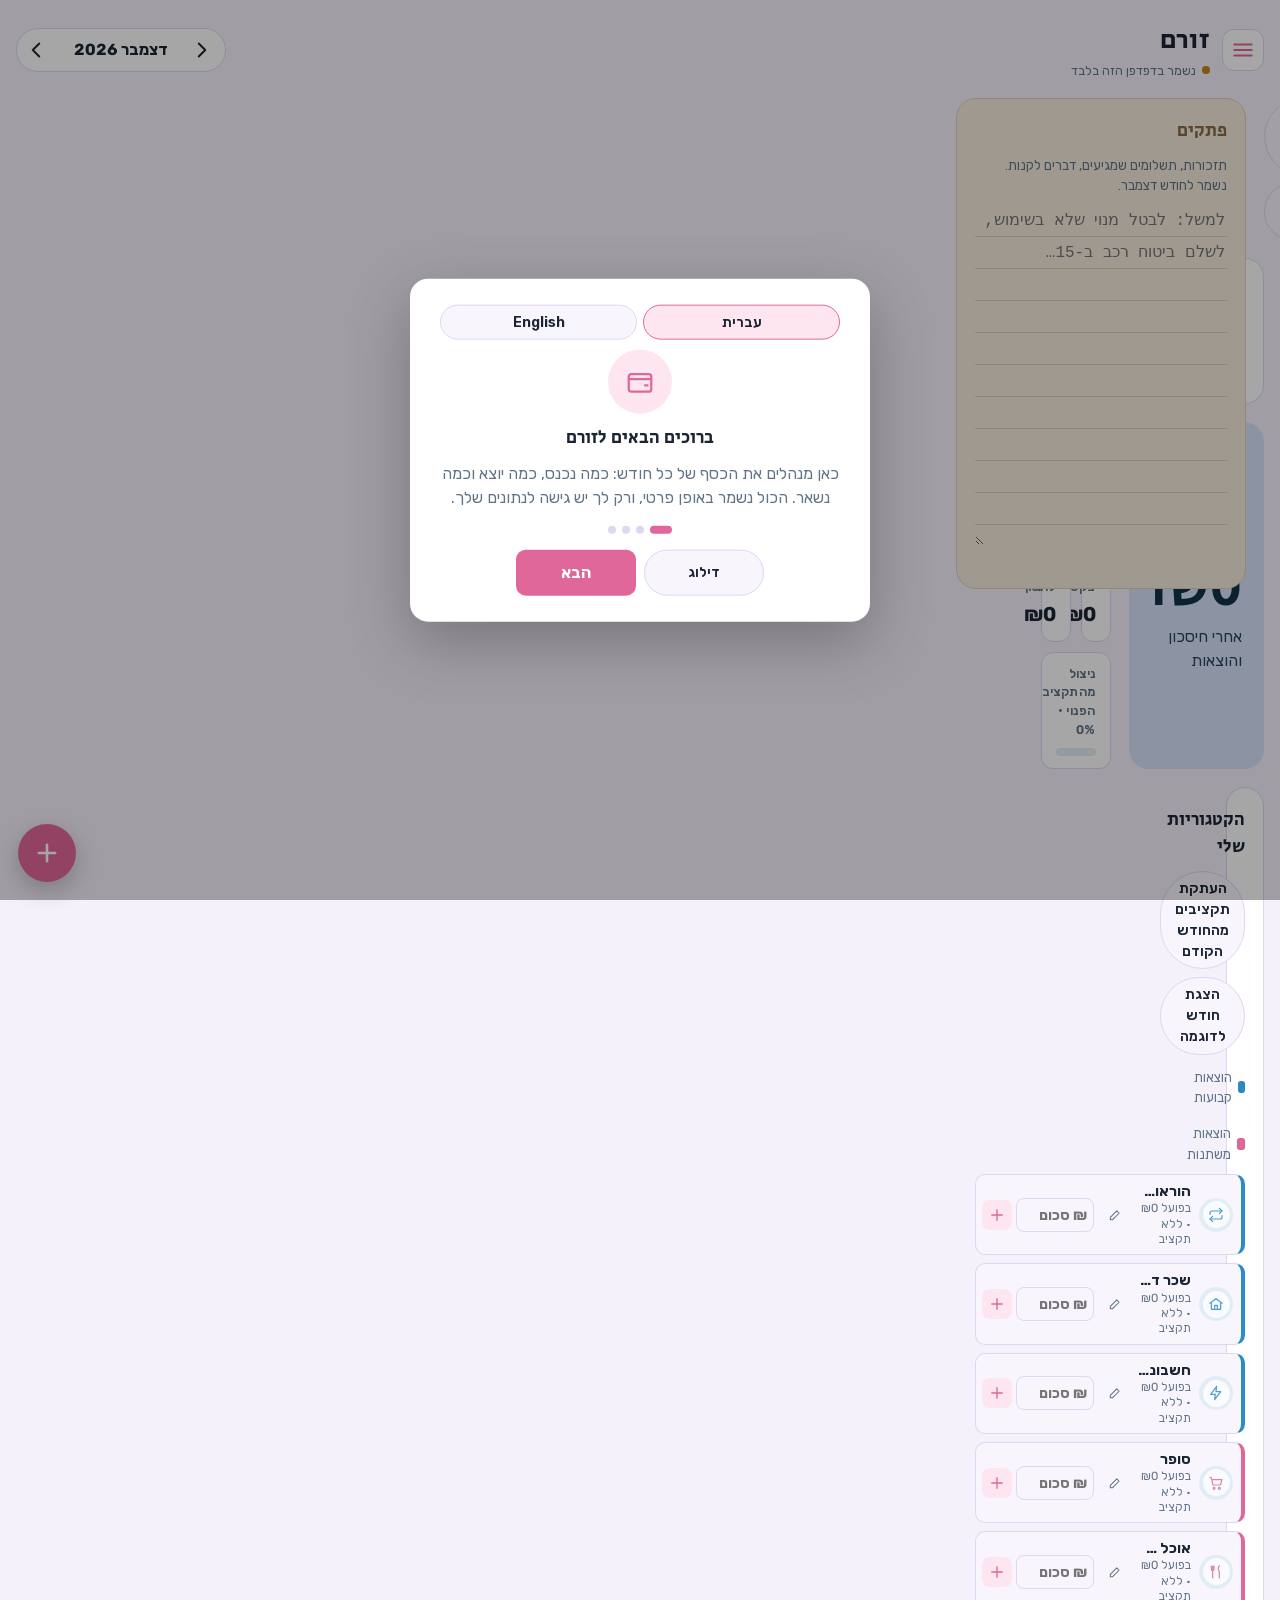
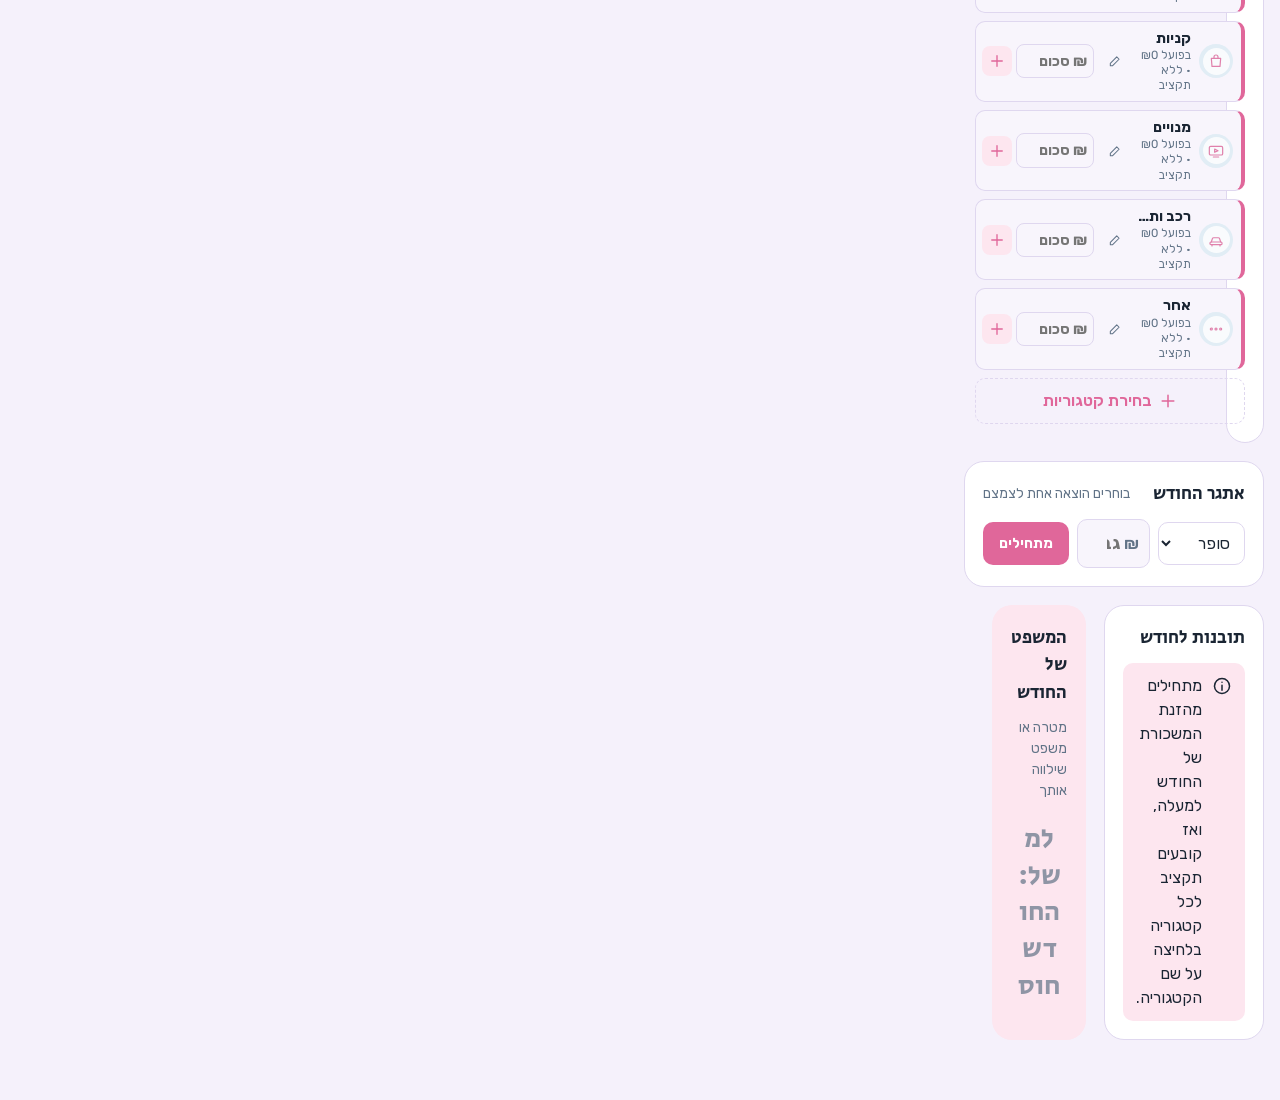
==== commit 516fea10: "Rebrand to Zorem: pastel palette, Rubik font, rounder cards" ====
--- a/static/index.html
+++ b/static/index.html
@@ -3,15 +3,15 @@
 <head>
 <meta charset="utf-8">
 <meta name="viewport" content="width=device-width,initial-scale=1,viewport-fit=cover">
-<title>Flow</title>
+<title>זורם</title>
 <meta name="description" content="ניהול כסף חודשי חכם ומסודר">
 <link rel="manifest" href="/manifest.webmanifest">
 <link rel="icon" href="/static/icons/icon.svg" type="image/svg+xml">
 <link rel="apple-touch-icon" href="/static/icons/icon-192.png">
-<meta name="theme-color" content="#cdeafb">
+<meta name="theme-color" content="#d7e3fb">
 <meta name="apple-mobile-web-app-capable" content="yes">
 <meta name="mobile-web-app-capable" content="yes">
-<meta name="apple-mobile-web-app-title" content="Flow">
+<meta name="apple-mobile-web-app-title" content="זורם">
 <link rel="stylesheet" href="/static/fonts.css">
 <style>
 /* base reset */
@@ -23,17 +23,17 @@
 <style>
 /* Layout: folder sidebar (accounts + monthly charts) | main ledger (summary, icon grid, insights) or charts view | beige notes column */
 :root{
-  --bg:#eef6fb; --surface:#ffffff; --surface-2:#f5f9fd; --fg:#1a2533; --muted:#617387; --line:#d5e4ef;
+  --bg:#f5f1fb; --surface:#ffffff; --surface-2:#f8f5fc; --fg:#1a2533; --muted:#617387; --line:#dfd7ef;
   --accent:#2a8cc4; --accent-soft:#dcf0fb; --track:#e1edf5;
   --pink:#e0679a; --pink-soft:#fde6ef;
-  --sky:#cdeafb; --sky-fg:#12324a;
+  --sky:#d7e3fb; --sky-fg:#12324a;
   --ok:#2e8a5f; --warn:#c7841c; --over:#c43d4b; --over-soft:#f8e1e4; --warn-soft:#f8ecd6;
   --note:#f3ebdd; --note-line:#ddcfb6; --note-head:#8a6a45;
   --c1:#2a8cc4; --c2:#e0679a; --c3:#1d5f8c; --c4:#f2a3c2; --c5:#62b6df; --c6:#a8487a; --c7:#9fb0bf;
   --e-pink:#f7c9da; --e-blue:#c2e3f7; --e-lilac:#dccbf2; --e-green:#c9ead2; --e-beige:#efe3cc; --e-brown:#dcc4ac; --e-gray:#dfe4e8; --e-fg:#2b2a33;
-  --display:"Secular One","Assistant",system-ui,sans-serif;
-  --body:"Assistant",system-ui,-apple-system,"Segoe UI",Arial,sans-serif;
-  --r:14px;
+  --display:"Secular One","Rubik","Assistant",system-ui,sans-serif;
+  --body:"Rubik","Assistant",system-ui,-apple-system,"Segoe UI",Arial,sans-serif;
+  --r:20px;
 }
 @media (prefers-color-scheme:dark){:root:not([data-theme="light"]){
   --sky:#a9dbf5; --sky-fg:#0e2433;
@@ -875,7 +875,7 @@
     <div class="htitle">
       <button class="foldbtn" id="foldBtn" aria-label="פתיחת התיקייה">${ic('menu')}</button>
       <div>
-        <h1>${view==='charts'?'דיאגרמות · ':view==='calendar'?'יומן · ':view==='search'?'חיפוש · ':view==='calc'?'מחשבון · ':view==='backup'?'גיבוי · ':''}${esc(B().name==='אישי'?'Flow':B().name)}</h1>
+        <h1>${view==='charts'?'דיאגרמות · ':view==='calendar'?'יומן · ':view==='search'?'חיפוש · ':view==='calc'?'מחשבון · ':view==='backup'?'גיבוי · ':''}${esc(B().name==='אישי'?'זורם':B().name)}</h1>
         <div class="status ${store.mode==='db'?'':'local'}" id="status"><i></i><span>${store.mode==='db'?'נשמר בחשבון שלך באופן פרטי':'נשמר בדפדפן הזה בלבד'}${store.user?` · ${esc(store.user)}`:''}</span></div>
       </div>
     </div>
@@ -1348,7 +1348,7 @@
 
 /* ----- onboarding (#7) ----- */
 const ONB=[
-  ['ברוכים הבאים ל-Flow','כאן מנהלים את הכסף של כל חודש: כמה נכנס, כמה יוצא וכמה נשאר. הכול נשמר באופן פרטי, ורק לך יש גישה לנתונים שלך.','wallet'],
+  ['ברוכים הבאים לזורם','כאן מנהלים את הכסף של כל חודש: כמה נכנס, כמה יוצא וכמה נשאר. הכול נשמר באופן פרטי, ורק לך יש גישה לנתונים שלך.','wallet'],
   ['מתחילים מההכנסה','למעלה מזינים את המשכורת של החודש ויעד חיסכון. הסכום הגדול בתכלת מראה כמה נשאר להוציא, וכמה זה יוצא ליום.','coins'],
   ['מוסיפים הוצאות','בכל קטגוריה מקלידים סכום בריבוע השקוף ולוחצים +. אפשר גם להשתמש בכפתור הוורוד בפינה. לחיצה על שם הקטגוריה פותחת תקציב, הוצאות קבועות ועוד. בחירת הקטגוריות שרלוונטיות לך נמצאת בסוף הרשימה.','plus'],
   ['התיקייה בצד','בתיקייה יש חשבונות נוספים (למשל עסק), דיאגרמות, יומן, חיפוש, מחשבון וגיבוי. בטלפון פותחים אותה מכפתור התיקייה ליד הכותרת.','folder']
@@ -1394,7 +1394,7 @@
   const data=JSON.stringify(await collectBackup());
   let dl=null;try{dl=await window.claude?.use?.('downloads')}catch(e){}
   if(!dl){backupMsg='ההורדה לא זמינה בתצוגה הזו';render();return}
-  try{await dl.save({filename:`Flow-backup-${todayISO()}.json`,data});backupMsg='הגיבוי נשמר. כדאי לשמור אותו במקום בטוח.'}
+  try{await dl.save({filename:`Zorem-backup-${todayISO()}.json`,data});backupMsg='הגיבוי נשמר. כדאי לשמור אותו במקום בטוח.'}
   catch(e){backupMsg=e&&e.code==='declined'?'':'לא הצלחתי לשמור את הקובץ'}
   render();
 }
@@ -1430,7 +1430,7 @@
   // header
   rr(0,0,W,230,0,C.sky);
   T(`סיכום ${MONTHS[cur.getMonth()]} ${cur.getFullYear()}`,R,110,{f:`64px ${D}`,col:C.skyInk});
-  T(B().name==='אישי'?'Flow':B().name,R,165,{f:`30px ${FB}`,col:C.skyInk});
+  T(B().name==='אישי'?'זורם':B().name,R,165,{f:`30px ${FB}`,col:C.skyInk});
   T(`הופק ב-${new Date().toLocaleDateString('he-IL')}`,L,165,{f:`24px ${FB}`,col:C.skyInk,al:'left'});
   if(M.motto) {x.font=`italic 26px ${FB}`;T(`"${M.motto.slice(0,70)}"`,R,205,{f:`26px ${FB}`,col:C.skyInk})}
   // KPI cards
@@ -1473,7 +1473,7 @@
   if(!rows.length){y+=58;T('לא נרשמו הוצאות החודש',R,y,{col:C.muted})}
   if(rows.length>show.length){y+=50;T(`ועוד ${rows.length-show.length} קטגוריות נוספות`,R,y,{f:`24px ${FB}`,col:C.muted})}
   // footer
-  rr(0,H-90,W,90,0,C.beige);T('Flow · ניהול כסף חכם ומסודר',W/2,H-38,{f:`24px ${FB}`,col:'#8a6a45',al:'center'});
+  rr(0,H-90,W,90,0,C.beige);T('זורם · ניהול כסף חכם ומסודר',W/2,H-38,{f:`24px ${FB}`,col:'#8a6a45',al:'center'});
   const url=cv.toDataURL('image/png');
   report={cv,url,name:`סיכום-${B().name}-${keyOf(cur)}`};
   if(reportOpen) render();
@@ -1523,7 +1523,7 @@
   // backup
   on('doBackup','click',doBackup);
   on('restoreFile','change',e=>{const f=e.target.files&&e.target.files[0];if(!f)return;const r=new FileReader();
-    r.onload=()=>{try{const d=JSON.parse(r.result);if(d.app!=='kis-hachodshi') throw 0;restoreData=d;backupMsg=''}catch(_){restoreData=null;backupMsg='הקובץ הזה לא נראה כמו גיבוי של Flow'}render()};r.readAsText(f)});
+    r.onload=()=>{try{const d=JSON.parse(r.result);if(d.app!=='kis-hachodshi') throw 0;restoreData=d;backupMsg=''}catch(_){restoreData=null;backupMsg='הקובץ הזה לא נראה כמו גיבוי של זורם'}render()};r.readAsText(f)});
   on('restoreYes','click',doRestore);on('restoreNo','click',()=>{restoreData=null;render()});
   // report
   on('reportBtn','click',()=>{reportOpen=true;report=null;backupMsg='';render();buildReport().catch(()=>{backupMsg='לא הצלחתי להכין את הסיכום';render()})});
@@ -1543,7 +1543,7 @@
 'חומרים וציוד':'Materials & equipment','פרסום ושיווק':'Advertising & marketing','נסיעות ודלק':'Travel & fuel','טלפון ואינטרנט':'Phone & internet','תוכנות ומנויים':'Software & subscriptions','עמלות ותשלומים':'Fees & payments','שכירות מקום':'Space rental','ביטוח עסקי':'Business insurance','רו״ח והנהלת חשבונות':'Accountant & bookkeeping','מע״מ ומסים':'VAT & taxes','הדרכות וקורסים':'Training & courses','משלוחים ואריזה':'Shipping & packaging','חניות':'Parking',
 'בית וחשבונות':'Home & bills','אוכל וקניות':'Food & shopping','טיפוח ובריאות':'Care & health','פנאי ומשפחה':'Leisure & family','תחבורה':'Transport','כסף וחיסכון':'Money & savings','שונות':'Misc','הקטגוריות שלי':'My categories','קטגוריות של עסק':'Business categories',
 // general UI
-'Flow':'Flow','אישי':'Personal','אישי נוסף':'Another personal','עסק':'Business','התיקייה שלי':'My folder','פתיחת התיקייה':'Open folder','חשבונות ':'Accounts','+ חשבון חדש':'+ New account','שם החשבון':'Account name','יצירה':'Create','ביטול':'Cancel','שמירה':'Save','סגירה':'Close','סיום':'Done','הבא':'Next','הקודם':'Back','דילוג':'Skip','כן, למחוק':'Yes, delete','מחיקת החשבון':'Delete account','למחוק את החשבון':'Delete the account','עריכת השם של':'Rename','מחיקת':'Delete',
+'זורם':'Zorem','אישי':'Personal','אישי נוסף':'Another personal','עסק':'Business','התיקייה שלי':'My folder','פתיחת התיקייה':'Open folder','חשבונות ':'Accounts','+ חשבון חדש':'+ New account','שם החשבון':'Account name','יצירה':'Create','ביטול':'Cancel','שמירה':'Save','סגירה':'Close','סיום':'Done','הבא':'Next','הקודם':'Back','דילוג':'Skip','כן, למחוק':'Yes, delete','מחיקת החשבון':'Delete account','למחוק את החשבון':'Delete the account','עריכת השם של':'Rename','מחיקת':'Delete',
 'תצוגה':'View','ניהול החודש':'This month','דיאגרמות חודשיות':'Monthly charts','יומן':'Calendar','חיפוש הוצאות':'Search expenses','מחשבון':'Calculator','גיבוי ושחזור':'Backup & restore','הדרכה קצרה':'Quick tour','צבעי האתר':'Site colors','דיאגרמות לפי חודש':'Charts by month','שפה':'Language',
 'דיאגרמות · ':'Charts · ','יומן · ':'Calendar · ','חיפוש · ':'Search · ','מחשבון · ':'Calculator · ','גיבוי · ':'Backup · ',
 'נשמר בחשבון שלך באופן פרטי':'Saved privately to your account','נשמר בדפדפן הזה בלבד':'Saved in this browser only','השמירה נכשלה, כדאי לנסות שוב':'Saving failed, please try again','טוען את התקציב…':'Loading your budget…',
@@ -1583,13 +1583,13 @@
 // calculator
 'אפשר גם להקליד במקלדת':'You can also use the keyboard','+ מע״מ':'+ VAT','בלי מע״מ':'Without VAT','הוספת התוצאה כהוצאה':'Add result as expense','צריך סכום חיובי':'Needs a positive amount',
 // backup
-'כל החשבונות, החודשים, הפתקים והיומן בקובץ אחד':'All accounts, months, notes and calendar in one file','כדאי להוריד גיבוי מדי פעם, ובמיוחד לפני מעבר למכשיר אחר. את הקובץ אפשר לטעון כאן בחזרה בכל מכשיר.':'Download a backup now and then, especially before switching devices. You can load the file back here on any device.','הורדת גיבוי':'Download backup','טעינת גיבוי מקובץ':'Load backup from file','מכינים את הגיבוי…':'Preparing the backup…','הגיבוי נשמר. כדאי לשמור אותו במקום בטוח.':'Backup saved. Keep it somewhere safe.','הגיבוי נטען בהצלחה':'Backup loaded successfully','הקובץ הזה לא נראה כמו גיבוי של Flow':'This file doesn’t look like a Flow backup','לטעון את הגיבוי מ-':'Load the backup from','? הוא כולל':'? It includes','חודשים ו-':'months and','חשבונות. נתונים קיימים באותם חודשים יוחלפו בנתונים מהגיבוי.':'accounts. Existing data in those months will be replaced.','כן, לטעון':'Yes, load it','? כל ההוצאות, התקציבים והפתקים שלו יימחקו ולא יהיה אפשר לשחזר אותם.':'? All its expenses, budgets and notes will be deleted and can’t be restored.',
+'כל החשבונות, החודשים, הפתקים והיומן בקובץ אחד':'All accounts, months, notes and calendar in one file','כדאי להוריד גיבוי מדי פעם, ובמיוחד לפני מעבר למכשיר אחר. את הקובץ אפשר לטעון כאן בחזרה בכל מכשיר.':'Download a backup now and then, especially before switching devices. You can load the file back here on any device.','הורדת גיבוי':'Download backup','טעינת גיבוי מקובץ':'Load backup from file','מכינים את הגיבוי…':'Preparing the backup…','הגיבוי נשמר. כדאי לשמור אותו במקום בטוח.':'Backup saved. Keep it somewhere safe.','הגיבוי נטען בהצלחה':'Backup loaded successfully','הקובץ הזה לא נראה כמו גיבוי של זורם':'This file doesn’t look like a Zorem backup','לטעון את הגיבוי מ-':'Load the backup from','? הוא כולל':'? It includes','חודשים ו-':'months and','חשבונות. נתונים קיימים באותם חודשים יוחלפו בנתונים מהגיבוי.':'accounts. Existing data in those months will be replaced.','כן, לטעון':'Yes, load it','? כל ההוצאות, התקציבים והפתקים שלו יימחקו ולא יהיה אפשר לשחזר אותם.':'? All its expenses, budgets and notes will be deleted and can’t be restored.',
 // chooser & report & onboarding
 'בוחרים מה יוצג במסך ניהול החודש':'Choose what appears on the month screen','הסכום הפנוי והסיכום':'Free amount & overview','קטגוריות':'Categories','לקוחות שלא שילמו (בעסק)':'Unpaid clients (business)',
 'סיכום החודש להורדה ':'Month summary download','להורדה':'to download','הכנסות, הוצאות וחיסכון של החודש':'This month’s income, expenses and savings','מכינים את הסיכום…':'Preparing the summary…','שמירה כתמונה':'Save as image','שמירה כקובץ PDF':'Save as PDF','תצוגה מקדימה של סיכום החודש':'Month summary preview','לא הצלחתי להכין את הסיכום':'Couldn’t prepare the summary',
-'ברוכים הבאים ל-Flow':'Welcome to Flow','כאן מנהלים את הכסף של כל חודש: כמה נכנס, כמה יוצא וכמה נשאר. הכול נשמר באופן פרטי, ורק לך יש גישה לנתונים שלך.':'Manage each month’s money here: what comes in, what goes out and what’s left. Everything is saved privately, and only you can access your data.','מתחילים מההכנסה':'Start with income','למעלה מזינים את המשכורת של החודש ויעד חיסכון. הסכום הגדול בתכלת מראה כמה נשאר להוציא, וכמה זה יוצא ליום.':'Enter this month’s salary and a savings goal at the top. The big blue number shows how much is left to spend, and how much that is per day.','מוסיפים הוצאות':'Add expenses','בכל קטגוריה מקלידים סכום בריבוע השקוף ולוחצים +. אפשר גם להשתמש בכפתור הוורוד בפינה. לחיצה על שם הקטגוריה פותחת תקציב, הוצאות קבועות ועוד. בחירת הקטגוריות שרלוונטיות לך נמצאת בסוף הרשימה.':'Type an amount in the clear box of any category and press +. You can also use the round button in the corner. Tapping a category name opens its budget, recurring expenses and more. Choosing your categories is at the end of the list.','התיקייה בצד':'The side folder','בתיקייה יש חשבונות נוספים (למשל עסק), דיאגרמות, יומן, חיפוש, מחשבון וגיבוי. בטלפון פותחים אותה מכפתור התיקייה ליד הכותרת.':'The folder has more accounts (like a business), charts, calendar, search, calculator and backup. On a phone, open it with the folder button next to the title.','יאללה, מתחילים':'Let’s go',
+'ברוכים הבאים לזורם':'Welcome to Zorem','כאן מנהלים את הכסף של כל חודש: כמה נכנס, כמה יוצא וכמה נשאר. הכול נשמר באופן פרטי, ורק לך יש גישה לנתונים שלך.':'Manage each month’s money here: what comes in, what goes out and what’s left. Everything is saved privately, and only you can access your data.','מתחילים מההכנסה':'Start with income','למעלה מזינים את המשכורת של החודש ויעד חיסכון. הסכום הגדול בתכלת מראה כמה נשאר להוציא, וכמה זה יוצא ליום.':'Enter this month’s salary and a savings goal at the top. The big blue number shows how much is left to spend, and how much that is per day.','מוסיפים הוצאות':'Add expenses','בכל קטגוריה מקלידים סכום בריבוע השקוף ולוחצים +. אפשר גם להשתמש בכפתור הוורוד בפינה. לחיצה על שם הקטגוריה פותחת תקציב, הוצאות קבועות ועוד. בחירת הקטגוריות שרלוונטיות לך נמצאת בסוף הרשימה.':'Type an amount in the clear box of any category and press +. You can also use the round button in the corner. Tapping a category name opens its budget, recurring expenses and more. Choosing your categories is at the end of the list.','התיקייה בצד':'The side folder','בתיקייה יש חשבונות נוספים (למשל עסק), דיאגרמות, יומן, חיפוש, מחשבון וגיבוי. בטלפון פותחים אותה מכפתור התיקייה ליד הכותרת.':'The folder has more accounts (like a business), charts, calendar, search, calculator and backup. On a phone, open it with the folder button next to the title.','יאללה, מתחילים':'Let’s go',
 // report canvas
-'הופק ב-':'Generated on','הכנסות ':'Income','נחסך':'Saved','נשאר פנוי':'Left free','חיסכון':'Savings','יעד החיסכון החודשי':'Monthly savings goal','· הושגו':'· achieved','% מהיעד':'% of goal','לא הוגדר יעד חיסכון החודש':'No savings goal set this month','הופרש לחיסכון למטרה':'Set aside for savings goal','הושקע:':'Invested:','אתגר החודש (':'Monthly challenge (','· הצלחה!':'· success!','מע״מ להעברה (בערך):':'VAT to pay (approx.):','באשראי, יורד בחודש הבא:':'On credit, charged next month:','קבועות מול משתנות':'Fixed vs variable','הוצאות לפי קטגוריה':'Expenses by category','לא נרשמו הוצאות החודש':'No expenses recorded this month','ועוד':'and','קטגוריות נוספות':'more categories','Flow · ניהול כסף חכם ומסודר':'Flow · smart, organized money management',
+'הופק ב-':'Generated on','הכנסות ':'Income','נחסך':'Saved','נשאר פנוי':'Left free','חיסכון':'Savings','יעד החיסכון החודשי':'Monthly savings goal','· הושגו':'· achieved','% מהיעד':'% of goal','לא הוגדר יעד חיסכון החודש':'No savings goal set this month','הופרש לחיסכון למטרה':'Set aside for savings goal','הושקע:':'Invested:','אתגר החודש (':'Monthly challenge (','· הצלחה!':'· success!','מע״מ להעברה (בערך):':'VAT to pay (approx.):','באשראי, יורד בחודש הבא:':'On credit, charged next month:','קבועות מול משתנות':'Fixed vs variable','הוצאות לפי קטגוריה':'Expenses by category','לא נרשמו הוצאות החודש':'No expenses recorded this month','ועוד':'and','קטגוריות נוספות':'more categories','זורם · ניהול כסף חכם ומסודר':'Zorem · smart, organized money management',
 // sample data notes
 'שופרסל':'Supermarket','רמי לוי':'Grocery store','לק ג׳ל':'Gel polish','ארוחה עם חברות':'Dinner with friends','אוכל לחתול':'Cat food','מנוי לחדר כושר':'Gym membership','נעליים':'Shoes','דלק':'Fuel','נטפליקס וספוטיפיי':'Netflix & Spotify','ביטוח בריאות':'Health insurance',
 'סוג':'Type','תיאור':'Description','תאריך':'Date','קבועה':'Fixed','משתנה':'Variable','אשראי לחודש הבא':'Credit next month','נשאר':'Left','להשאיר בעסק':'Keep in business','יעד חיסכון':'Savings goal','מע״מ להעברה (בערך)':'VAT to pay (approx.)',
--- a/static/fonts.css
+++ b/static/fonts.css
@@ -1,4 +1,6 @@
-/* Local copies of Google Fonts (Assistant, Secular One) so the app works offline */
+/* Local copies of Google Fonts (Assistant, Secular One, Rubik) so the app works offline */
+@font-face{font-family:"Rubik";font-style:normal;font-weight:300 900;font-display:swap;src:url(/static/fonts/rubik-hebrew-variable.woff2) format("woff2-variations"),url(/static/fonts/rubik-hebrew-variable.woff2) format("woff2");unicode-range:U+0307-0308,U+0590-05FF,U+200C-2010,U+20AA,U+25CC,U+FB1D-FB4F}
+@font-face{font-family:"Rubik";font-style:normal;font-weight:300 900;font-display:swap;src:url(/static/fonts/rubik-latin-variable.woff2) format("woff2-variations"),url(/static/fonts/rubik-latin-variable.woff2) format("woff2");unicode-range:U+0000-00FF,U+0131,U+0152-0153,U+02BB-02BC,U+02C6,U+02DA,U+02DC,U+0304,U+0308,U+0329,U+2000-206F,U+2074,U+20AC,U+2122,U+2191,U+2193,U+2212,U+2215,U+FEFF,U+FFFD}
 @font-face{font-family:"Assistant";font-style:normal;font-weight:400;font-display:swap;src:url(/static/fonts/assistant-hebrew-400-normal.woff2) format("woff2");unicode-range:U+0307-0308,U+0590-05FF,U+200C-2010,U+20AA,U+25CC,U+FB1D-FB4F}
 @font-face{font-family:"Assistant";font-style:normal;font-weight:400;font-display:swap;src:url(/static/fonts/assistant-latin-400-normal.woff2) format("woff2");unicode-range:U+0000-00FF,U+0131,U+0152-0153,U+02BB-02BC,U+02C6,U+02DA,U+02DC,U+0304,U+0308,U+0329,U+2000-206F,U+2074,U+20AC,U+2122,U+2191,U+2193,U+2212,U+2215,U+FEFF,U+FFFD}
 @font-face{font-family:"Assistant";font-style:normal;font-weight:600;font-display:swap;src:url(/static/fonts/assistant-hebrew-600-normal.woff2) format("woff2");unicode-range:U+0307-0308,U+0590-05FF,U+200C-2010,U+20AA,U+25CC,U+FB1D-FB4F}
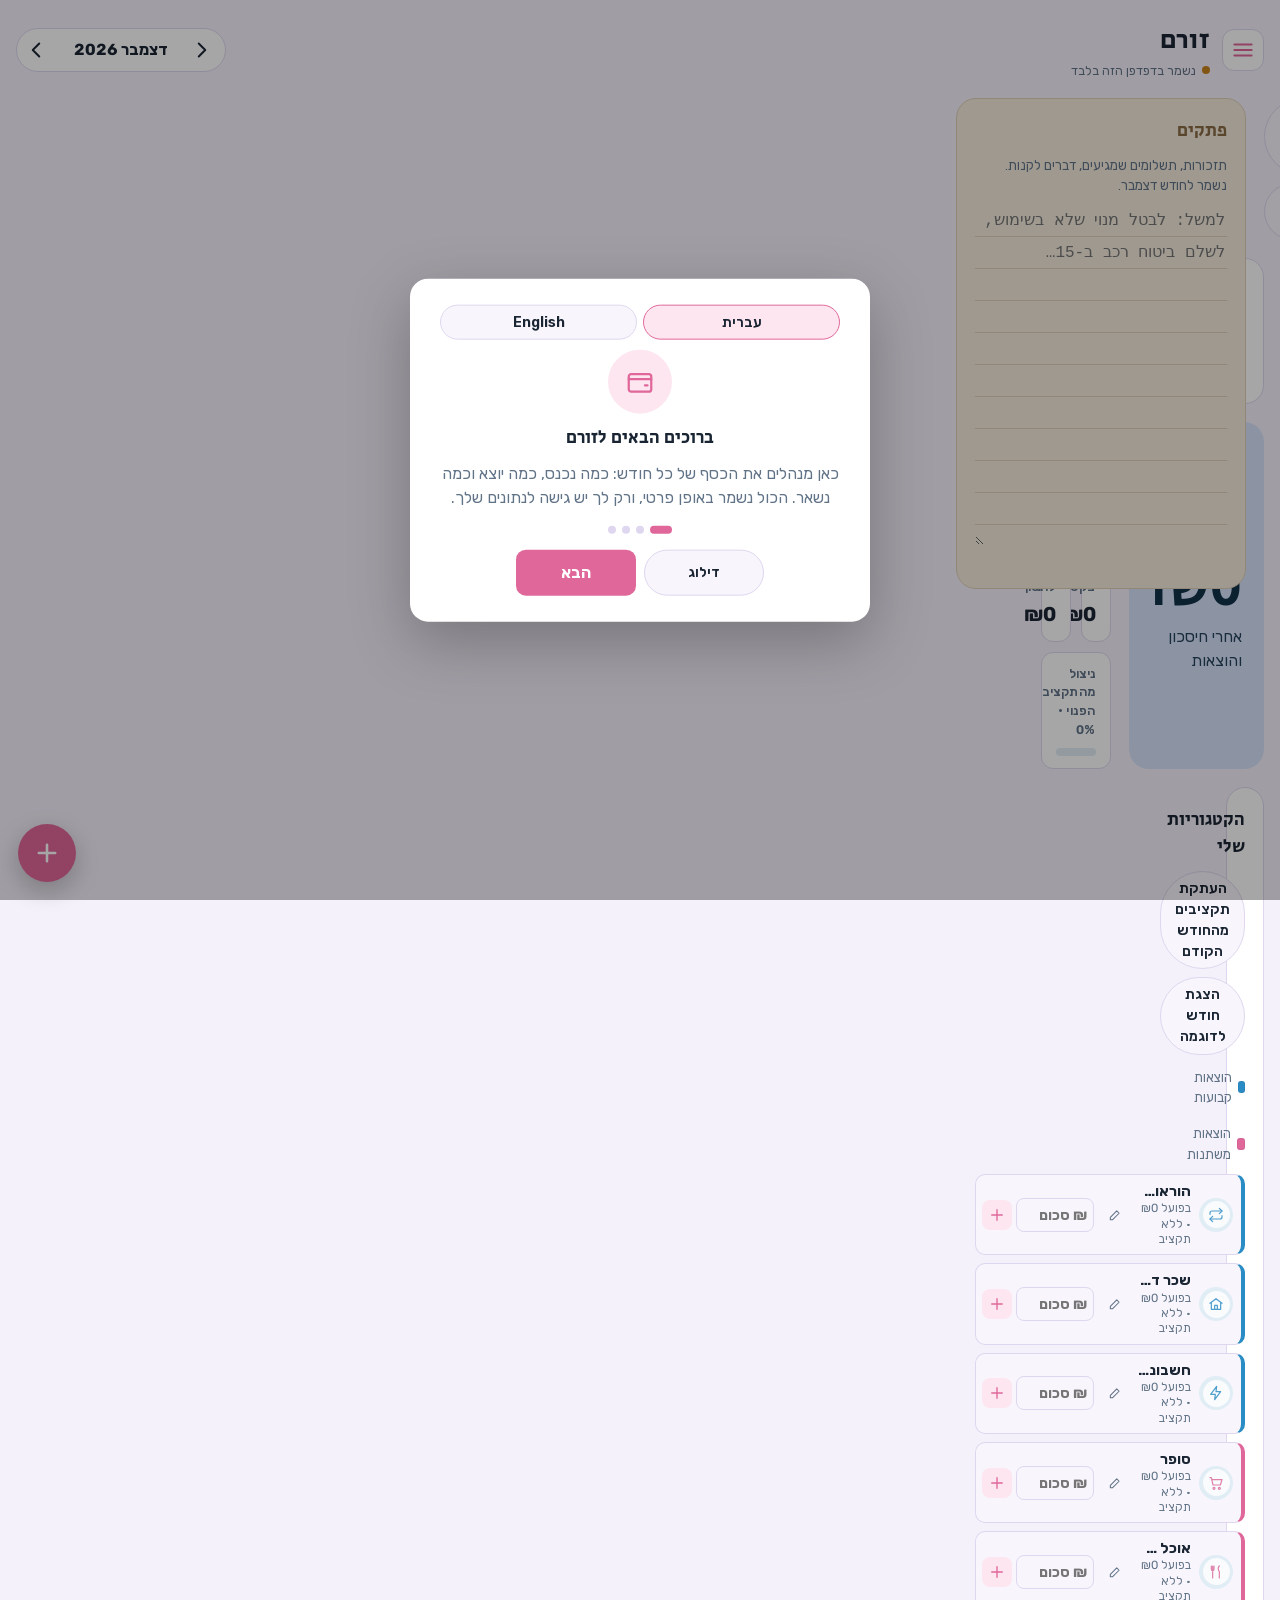
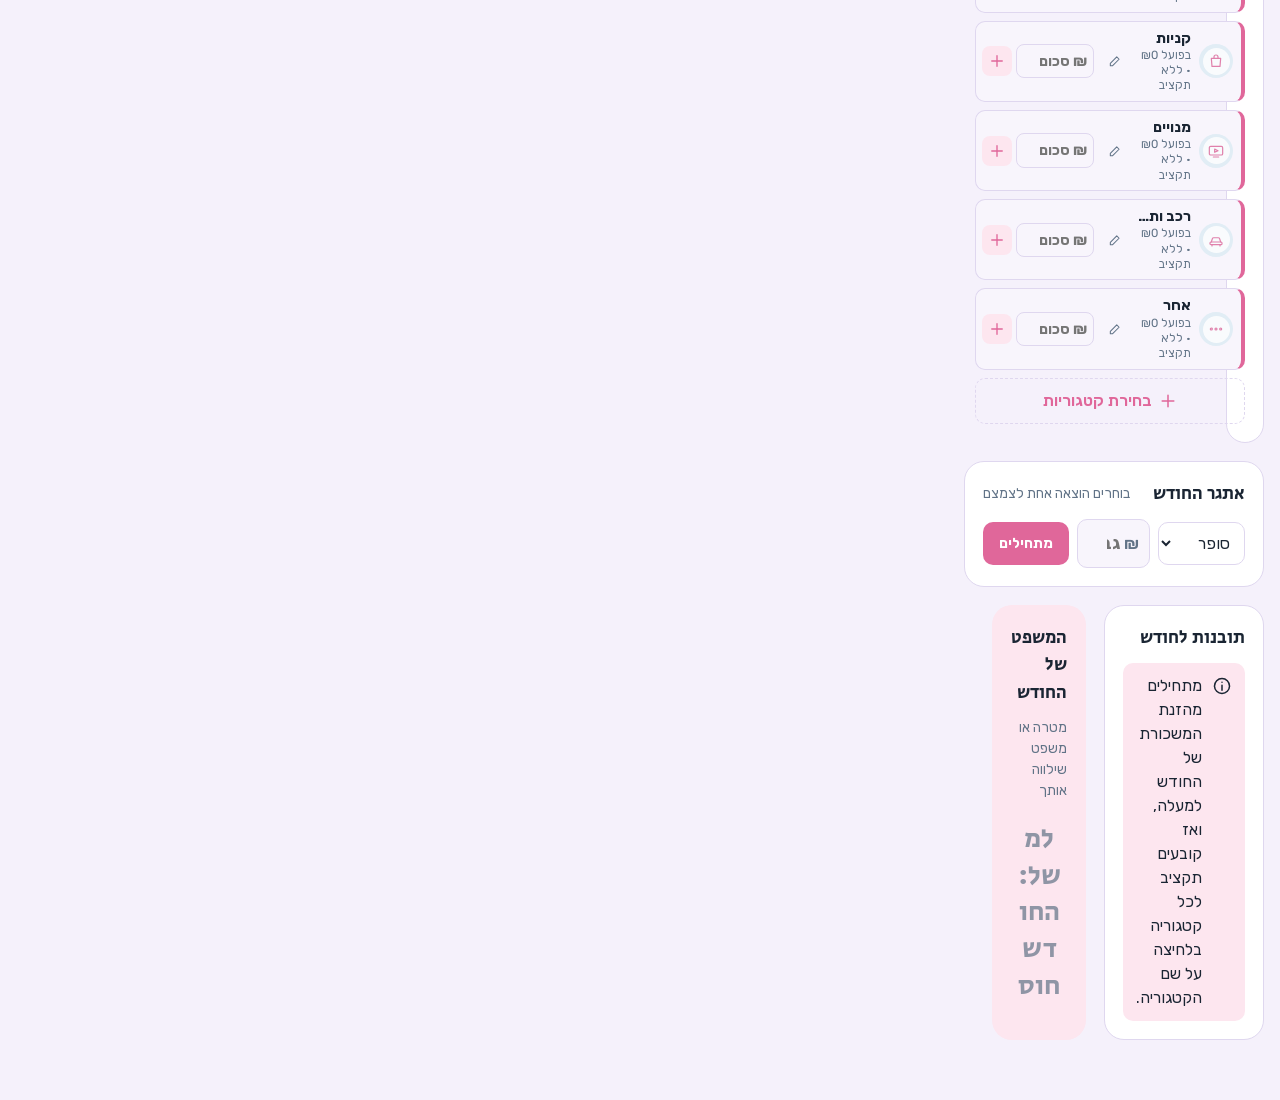
==== commit 749ed5ad: "Fix: menu squished the dashboard on mobile, now takes full width there instead" ====
--- a/static/index.html
+++ b/static/index.html
@@ -398,6 +398,11 @@
 
 @media (max-width:1280px){.main .hero.duo,.charts{grid-template-columns:1fr}}
 @media (max-width:900px){.layout{grid-template-columns:1fr}.notes{position:static}.notes textarea{min-height:200px}}
+@media (max-width:700px){
+  .shell.open{grid-template-columns:minmax(0,1fr) 0px}
+  .shell.open .layout{display:none}
+  .folder{position:static;max-height:calc(100vh - 32px);overflow-y:auto}
+}
 @media (max-width:720px){
   .hero{grid-template-columns:1fr}
   .income{grid-template-columns:1fr 1fr}
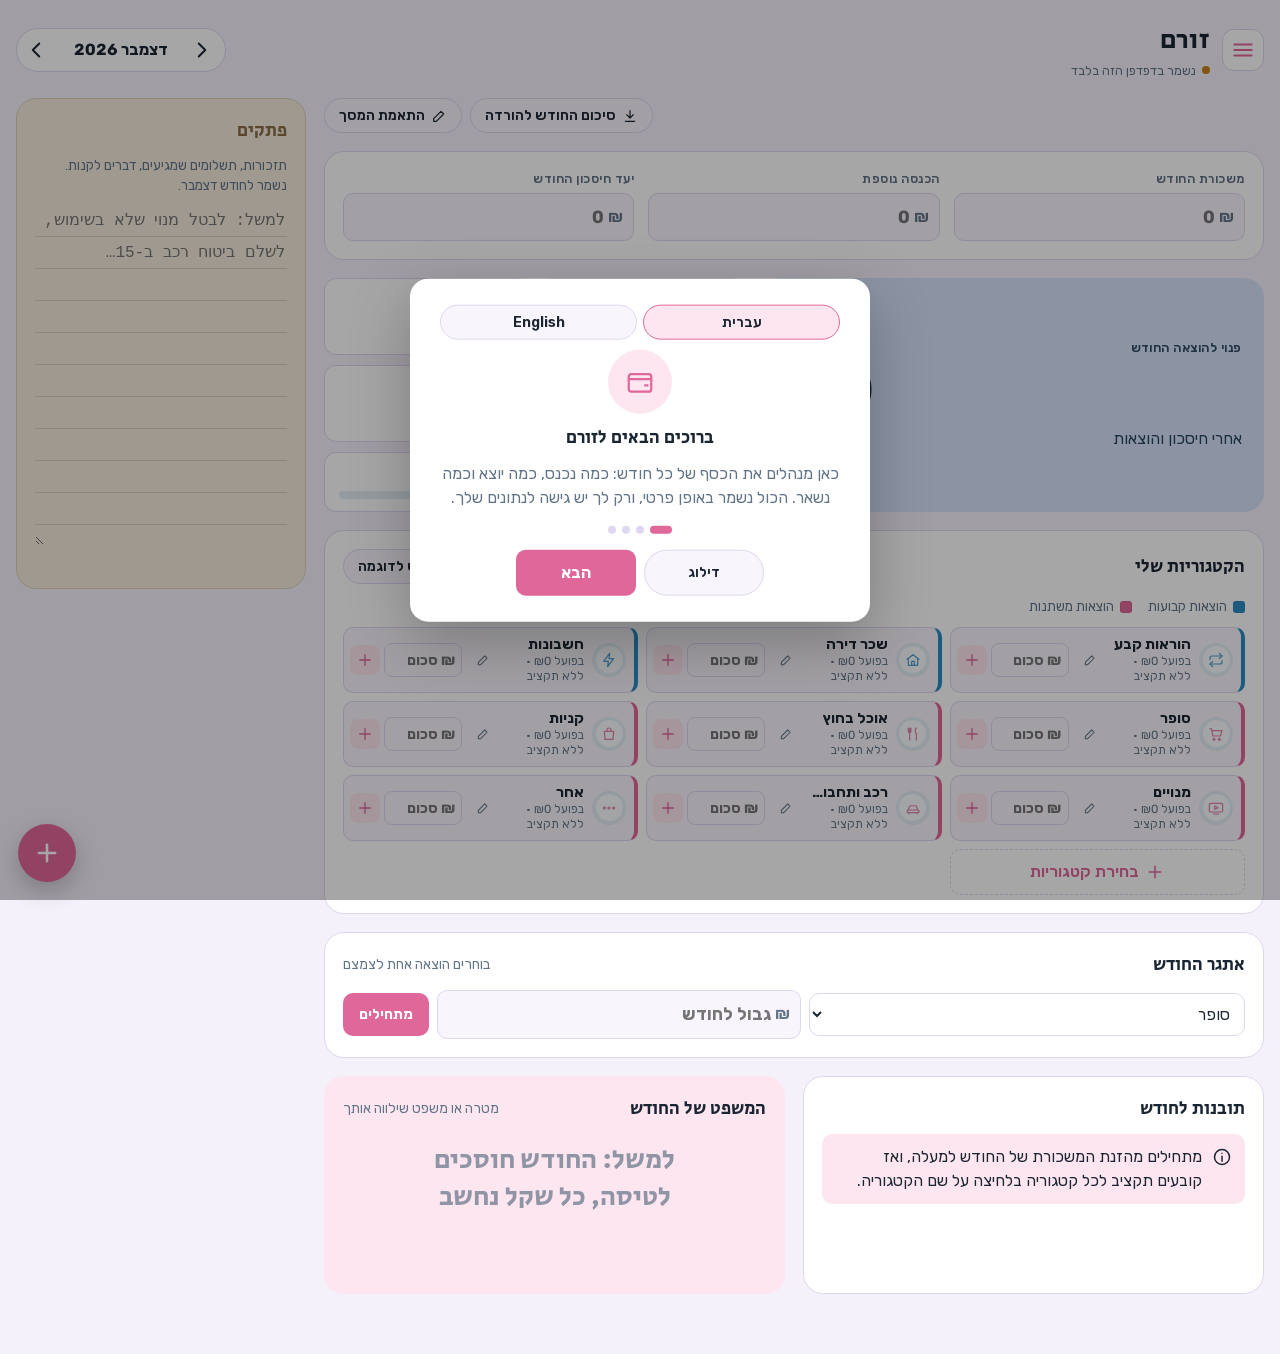
==== commit 9edc7487: "Fix: dashboard collapsed to zero width because hidden menu dropped out of the grid" ====
--- a/static/index.html
+++ b/static/index.html
@@ -84,7 +84,7 @@
 /* shell */
 .shell{display:grid;grid-template-columns:0px minmax(0,1fr);column-gap:0;row-gap:18px;align-items:start;transition:grid-template-columns .22s ease,column-gap .22s ease}
 .shell.open{grid-template-columns:270px minmax(0,1fr);column-gap:18px}
-.folder{display:none;position:sticky;top:max(16px,env(safe-area-inset-top,0px));background:var(--surface);border:1px solid var(--line);border-radius:var(--r);padding:14px;flex-direction:column;gap:16px;overflow:hidden;min-width:0}
+.folder{display:none;grid-column:1;position:sticky;top:max(16px,env(safe-area-inset-top,0px));background:var(--surface);border:1px solid var(--line);border-radius:var(--r);padding:14px;flex-direction:column;gap:16px;overflow:hidden;min-width:0}
 .folder.open{display:flex}
 .fold-head{display:flex;align-items:center;gap:8px;color:var(--pink)}
 .fold-head h2{color:var(--fg)}
@@ -387,7 +387,7 @@
 .sample-tag{display:inline-block;background:var(--warn-soft);color:var(--fg);border-radius:6px;padding:2px 8px;font-size:.78rem;font-weight:600}
 .loading{padding:60px 0;text-align:center;color:var(--muted)}
 
-.layout{display:grid;grid-template-columns:minmax(0,1fr) 290px;gap:18px;align-items:start}
+.layout{display:grid;grid-template-columns:minmax(0,1fr) 290px;gap:18px;align-items:start;grid-column:2}
 .main{display:flex;flex-direction:column;gap:18px;min-width:0}
 .notes{position:sticky;top:max(16px,env(safe-area-inset-top,0px));display:flex;flex-direction:column;gap:10px;background:var(--note);border-color:var(--note-line)}
 .notes h2{color:var(--note-head)}
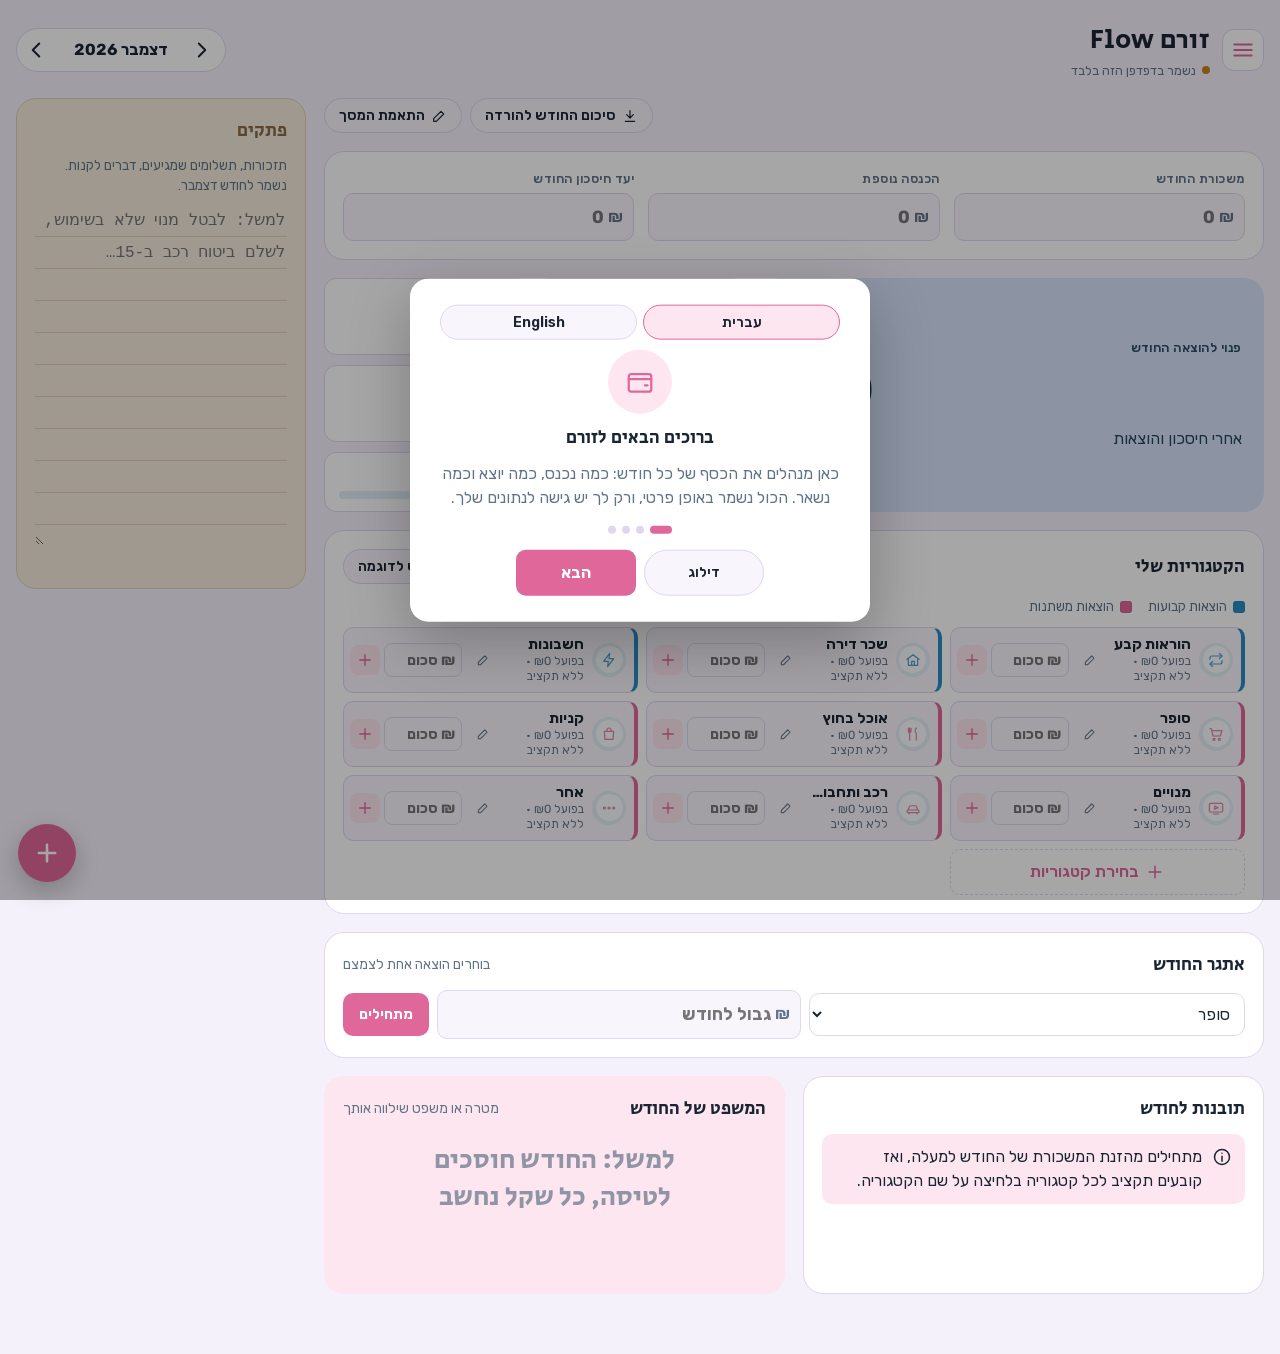
==== commit 34d2b009: "Show brand name bilingually: זורם + Flow together" ====
--- a/static/index.html
+++ b/static/index.html
@@ -3,7 +3,7 @@
 <head>
 <meta charset="utf-8">
 <meta name="viewport" content="width=device-width,initial-scale=1,viewport-fit=cover">
-<title>זורם</title>
+<title>זורם Flow</title>
 <meta name="description" content="ניהול כסף חודשי חכם ומסודר">
 <link rel="manifest" href="/manifest.webmanifest">
 <link rel="icon" href="/static/icons/icon.svg" type="image/svg+xml">
@@ -11,7 +11,7 @@
 <meta name="theme-color" content="#d7e3fb">
 <meta name="apple-mobile-web-app-capable" content="yes">
 <meta name="mobile-web-app-capable" content="yes">
-<meta name="apple-mobile-web-app-title" content="זורם">
+<meta name="apple-mobile-web-app-title" content="זורם Flow">
 <link rel="stylesheet" href="/static/fonts.css">
 <style>
 /* base reset */
@@ -880,7 +880,7 @@
     <div class="htitle">
       <button class="foldbtn" id="foldBtn" aria-label="פתיחת התיקייה">${ic('menu')}</button>
       <div>
-        <h1>${view==='charts'?'דיאגרמות · ':view==='calendar'?'יומן · ':view==='search'?'חיפוש · ':view==='calc'?'מחשבון · ':view==='backup'?'גיבוי · ':''}${esc(B().name==='אישי'?'זורם':B().name)}</h1>
+        <h1>${view==='charts'?'דיאגרמות · ':view==='calendar'?'יומן · ':view==='search'?'חיפוש · ':view==='calc'?'מחשבון · ':view==='backup'?'גיבוי · ':''}${esc(B().name==='אישי'?'זורם Flow':B().name)}</h1>
         <div class="status ${store.mode==='db'?'':'local'}" id="status"><i></i><span>${store.mode==='db'?'נשמר בחשבון שלך באופן פרטי':'נשמר בדפדפן הזה בלבד'}${store.user?` · ${esc(store.user)}`:''}</span></div>
       </div>
     </div>
@@ -1399,7 +1399,7 @@
   const data=JSON.stringify(await collectBackup());
   let dl=null;try{dl=await window.claude?.use?.('downloads')}catch(e){}
   if(!dl){backupMsg='ההורדה לא זמינה בתצוגה הזו';render();return}
-  try{await dl.save({filename:`Zorem-backup-${todayISO()}.json`,data});backupMsg='הגיבוי נשמר. כדאי לשמור אותו במקום בטוח.'}
+  try{await dl.save({filename:`Flow-backup-${todayISO()}.json`,data});backupMsg='הגיבוי נשמר. כדאי לשמור אותו במקום בטוח.'}
   catch(e){backupMsg=e&&e.code==='declined'?'':'לא הצלחתי לשמור את הקובץ'}
   render();
 }
@@ -1435,7 +1435,7 @@
   // header
   rr(0,0,W,230,0,C.sky);
   T(`סיכום ${MONTHS[cur.getMonth()]} ${cur.getFullYear()}`,R,110,{f:`64px ${D}`,col:C.skyInk});
-  T(B().name==='אישי'?'זורם':B().name,R,165,{f:`30px ${FB}`,col:C.skyInk});
+  T(B().name==='אישי'?'זורם Flow':B().name,R,165,{f:`30px ${FB}`,col:C.skyInk});
   T(`הופק ב-${new Date().toLocaleDateString('he-IL')}`,L,165,{f:`24px ${FB}`,col:C.skyInk,al:'left'});
   if(M.motto) {x.font=`italic 26px ${FB}`;T(`"${M.motto.slice(0,70)}"`,R,205,{f:`26px ${FB}`,col:C.skyInk})}
   // KPI cards
@@ -1548,7 +1548,7 @@
 'חומרים וציוד':'Materials & equipment','פרסום ושיווק':'Advertising & marketing','נסיעות ודלק':'Travel & fuel','טלפון ואינטרנט':'Phone & internet','תוכנות ומנויים':'Software & subscriptions','עמלות ותשלומים':'Fees & payments','שכירות מקום':'Space rental','ביטוח עסקי':'Business insurance','רו״ח והנהלת חשבונות':'Accountant & bookkeeping','מע״מ ומסים':'VAT & taxes','הדרכות וקורסים':'Training & courses','משלוחים ואריזה':'Shipping & packaging','חניות':'Parking',
 'בית וחשבונות':'Home & bills','אוכל וקניות':'Food & shopping','טיפוח ובריאות':'Care & health','פנאי ומשפחה':'Leisure & family','תחבורה':'Transport','כסף וחיסכון':'Money & savings','שונות':'Misc','הקטגוריות שלי':'My categories','קטגוריות של עסק':'Business categories',
 // general UI
-'זורם':'Zorem','אישי':'Personal','אישי נוסף':'Another personal','עסק':'Business','התיקייה שלי':'My folder','פתיחת התיקייה':'Open folder','חשבונות ':'Accounts','+ חשבון חדש':'+ New account','שם החשבון':'Account name','יצירה':'Create','ביטול':'Cancel','שמירה':'Save','סגירה':'Close','סיום':'Done','הבא':'Next','הקודם':'Back','דילוג':'Skip','כן, למחוק':'Yes, delete','מחיקת החשבון':'Delete account','למחוק את החשבון':'Delete the account','עריכת השם של':'Rename','מחיקת':'Delete',
+'זורם':'Flow','אישי':'Personal','אישי נוסף':'Another personal','עסק':'Business','התיקייה שלי':'My folder','פתיחת התיקייה':'Open folder','חשבונות ':'Accounts','+ חשבון חדש':'+ New account','שם החשבון':'Account name','יצירה':'Create','ביטול':'Cancel','שמירה':'Save','סגירה':'Close','סיום':'Done','הבא':'Next','הקודם':'Back','דילוג':'Skip','כן, למחוק':'Yes, delete','מחיקת החשבון':'Delete account','למחוק את החשבון':'Delete the account','עריכת השם של':'Rename','מחיקת':'Delete',
 'תצוגה':'View','ניהול החודש':'This month','דיאגרמות חודשיות':'Monthly charts','יומן':'Calendar','חיפוש הוצאות':'Search expenses','מחשבון':'Calculator','גיבוי ושחזור':'Backup & restore','הדרכה קצרה':'Quick tour','צבעי האתר':'Site colors','דיאגרמות לפי חודש':'Charts by month','שפה':'Language',
 'דיאגרמות · ':'Charts · ','יומן · ':'Calendar · ','חיפוש · ':'Search · ','מחשבון · ':'Calculator · ','גיבוי · ':'Backup · ',
 'נשמר בחשבון שלך באופן פרטי':'Saved privately to your account','נשמר בדפדפן הזה בלבד':'Saved in this browser only','השמירה נכשלה, כדאי לנסות שוב':'Saving failed, please try again','טוען את התקציב…':'Loading your budget…',
@@ -1588,13 +1588,13 @@
 // calculator
 'אפשר גם להקליד במקלדת':'You can also use the keyboard','+ מע״מ':'+ VAT','בלי מע״מ':'Without VAT','הוספת התוצאה כהוצאה':'Add result as expense','צריך סכום חיובי':'Needs a positive amount',
 // backup
-'כל החשבונות, החודשים, הפתקים והיומן בקובץ אחד':'All accounts, months, notes and calendar in one file','כדאי להוריד גיבוי מדי פעם, ובמיוחד לפני מעבר למכשיר אחר. את הקובץ אפשר לטעון כאן בחזרה בכל מכשיר.':'Download a backup now and then, especially before switching devices. You can load the file back here on any device.','הורדת גיבוי':'Download backup','טעינת גיבוי מקובץ':'Load backup from file','מכינים את הגיבוי…':'Preparing the backup…','הגיבוי נשמר. כדאי לשמור אותו במקום בטוח.':'Backup saved. Keep it somewhere safe.','הגיבוי נטען בהצלחה':'Backup loaded successfully','הקובץ הזה לא נראה כמו גיבוי של זורם':'This file doesn’t look like a Zorem backup','לטעון את הגיבוי מ-':'Load the backup from','? הוא כולל':'? It includes','חודשים ו-':'months and','חשבונות. נתונים קיימים באותם חודשים יוחלפו בנתונים מהגיבוי.':'accounts. Existing data in those months will be replaced.','כן, לטעון':'Yes, load it','? כל ההוצאות, התקציבים והפתקים שלו יימחקו ולא יהיה אפשר לשחזר אותם.':'? All its expenses, budgets and notes will be deleted and can’t be restored.',
+'כל החשבונות, החודשים, הפתקים והיומן בקובץ אחד':'All accounts, months, notes and calendar in one file','כדאי להוריד גיבוי מדי פעם, ובמיוחד לפני מעבר למכשיר אחר. את הקובץ אפשר לטעון כאן בחזרה בכל מכשיר.':'Download a backup now and then, especially before switching devices. You can load the file back here on any device.','הורדת גיבוי':'Download backup','טעינת גיבוי מקובץ':'Load backup from file','מכינים את הגיבוי…':'Preparing the backup…','הגיבוי נשמר. כדאי לשמור אותו במקום בטוח.':'Backup saved. Keep it somewhere safe.','הגיבוי נטען בהצלחה':'Backup loaded successfully','הקובץ הזה לא נראה כמו גיבוי של זורם':'This file doesn’t look like a Flow backup','לטעון את הגיבוי מ-':'Load the backup from','? הוא כולל':'? It includes','חודשים ו-':'months and','חשבונות. נתונים קיימים באותם חודשים יוחלפו בנתונים מהגיבוי.':'accounts. Existing data in those months will be replaced.','כן, לטעון':'Yes, load it','? כל ההוצאות, התקציבים והפתקים שלו יימחקו ולא יהיה אפשר לשחזר אותם.':'? All its expenses, budgets and notes will be deleted and can’t be restored.',
 // chooser & report & onboarding
 'בוחרים מה יוצג במסך ניהול החודש':'Choose what appears on the month screen','הסכום הפנוי והסיכום':'Free amount & overview','קטגוריות':'Categories','לקוחות שלא שילמו (בעסק)':'Unpaid clients (business)',
 'סיכום החודש להורדה ':'Month summary download','להורדה':'to download','הכנסות, הוצאות וחיסכון של החודש':'This month’s income, expenses and savings','מכינים את הסיכום…':'Preparing the summary…','שמירה כתמונה':'Save as image','שמירה כקובץ PDF':'Save as PDF','תצוגה מקדימה של סיכום החודש':'Month summary preview','לא הצלחתי להכין את הסיכום':'Couldn’t prepare the summary',
-'ברוכים הבאים לזורם':'Welcome to Zorem','כאן מנהלים את הכסף של כל חודש: כמה נכנס, כמה יוצא וכמה נשאר. הכול נשמר באופן פרטי, ורק לך יש גישה לנתונים שלך.':'Manage each month’s money here: what comes in, what goes out and what’s left. Everything is saved privately, and only you can access your data.','מתחילים מההכנסה':'Start with income','למעלה מזינים את המשכורת של החודש ויעד חיסכון. הסכום הגדול בתכלת מראה כמה נשאר להוציא, וכמה זה יוצא ליום.':'Enter this month’s salary and a savings goal at the top. The big blue number shows how much is left to spend, and how much that is per day.','מוסיפים הוצאות':'Add expenses','בכל קטגוריה מקלידים סכום בריבוע השקוף ולוחצים +. אפשר גם להשתמש בכפתור הוורוד בפינה. לחיצה על שם הקטגוריה פותחת תקציב, הוצאות קבועות ועוד. בחירת הקטגוריות שרלוונטיות לך נמצאת בסוף הרשימה.':'Type an amount in the clear box of any category and press +. You can also use the round button in the corner. Tapping a category name opens its budget, recurring expenses and more. Choosing your categories is at the end of the list.','התיקייה בצד':'The side folder','בתיקייה יש חשבונות נוספים (למשל עסק), דיאגרמות, יומן, חיפוש, מחשבון וגיבוי. בטלפון פותחים אותה מכפתור התיקייה ליד הכותרת.':'The folder has more accounts (like a business), charts, calendar, search, calculator and backup. On a phone, open it with the folder button next to the title.','יאללה, מתחילים':'Let’s go',
+'ברוכים הבאים לזורם':'Welcome to Flow','כאן מנהלים את הכסף של כל חודש: כמה נכנס, כמה יוצא וכמה נשאר. הכול נשמר באופן פרטי, ורק לך יש גישה לנתונים שלך.':'Manage each month’s money here: what comes in, what goes out and what’s left. Everything is saved privately, and only you can access your data.','מתחילים מההכנסה':'Start with income','למעלה מזינים את המשכורת של החודש ויעד חיסכון. הסכום הגדול בתכלת מראה כמה נשאר להוציא, וכמה זה יוצא ליום.':'Enter this month’s salary and a savings goal at the top. The big blue number shows how much is left to spend, and how much that is per day.','מוסיפים הוצאות':'Add expenses','בכל קטגוריה מקלידים סכום בריבוע השקוף ולוחצים +. אפשר גם להשתמש בכפתור הוורוד בפינה. לחיצה על שם הקטגוריה פותחת תקציב, הוצאות קבועות ועוד. בחירת הקטגוריות שרלוונטיות לך נמצאת בסוף הרשימה.':'Type an amount in the clear box of any category and press +. You can also use the round button in the corner. Tapping a category name opens its budget, recurring expenses and more. Choosing your categories is at the end of the list.','התיקייה בצד':'The side folder','בתיקייה יש חשבונות נוספים (למשל עסק), דיאגרמות, יומן, חיפוש, מחשבון וגיבוי. בטלפון פותחים אותה מכפתור התיקייה ליד הכותרת.':'The folder has more accounts (like a business), charts, calendar, search, calculator and backup. On a phone, open it with the folder button next to the title.','יאללה, מתחילים':'Let’s go',
 // report canvas
-'הופק ב-':'Generated on','הכנסות ':'Income','נחסך':'Saved','נשאר פנוי':'Left free','חיסכון':'Savings','יעד החיסכון החודשי':'Monthly savings goal','· הושגו':'· achieved','% מהיעד':'% of goal','לא הוגדר יעד חיסכון החודש':'No savings goal set this month','הופרש לחיסכון למטרה':'Set aside for savings goal','הושקע:':'Invested:','אתגר החודש (':'Monthly challenge (','· הצלחה!':'· success!','מע״מ להעברה (בערך):':'VAT to pay (approx.):','באשראי, יורד בחודש הבא:':'On credit, charged next month:','קבועות מול משתנות':'Fixed vs variable','הוצאות לפי קטגוריה':'Expenses by category','לא נרשמו הוצאות החודש':'No expenses recorded this month','ועוד':'and','קטגוריות נוספות':'more categories','זורם · ניהול כסף חכם ומסודר':'Zorem · smart, organized money management',
+'הופק ב-':'Generated on','הכנסות ':'Income','נחסך':'Saved','נשאר פנוי':'Left free','חיסכון':'Savings','יעד החיסכון החודשי':'Monthly savings goal','· הושגו':'· achieved','% מהיעד':'% of goal','לא הוגדר יעד חיסכון החודש':'No savings goal set this month','הופרש לחיסכון למטרה':'Set aside for savings goal','הושקע:':'Invested:','אתגר החודש (':'Monthly challenge (','· הצלחה!':'· success!','מע״מ להעברה (בערך):':'VAT to pay (approx.):','באשראי, יורד בחודש הבא:':'On credit, charged next month:','קבועות מול משתנות':'Fixed vs variable','הוצאות לפי קטגוריה':'Expenses by category','לא נרשמו הוצאות החודש':'No expenses recorded this month','ועוד':'and','קטגוריות נוספות':'more categories','זורם · ניהול כסף חכם ומסודר':'Flow · smart, organized money management',
 // sample data notes
 'שופרסל':'Supermarket','רמי לוי':'Grocery store','לק ג׳ל':'Gel polish','ארוחה עם חברות':'Dinner with friends','אוכל לחתול':'Cat food','מנוי לחדר כושר':'Gym membership','נעליים':'Shoes','דלק':'Fuel','נטפליקס וספוטיפיי':'Netflix & Spotify','ביטוח בריאות':'Health insurance',
 'סוג':'Type','תיאור':'Description','תאריך':'Date','קבועה':'Fixed','משתנה':'Variable','אשראי לחודש הבא':'Credit next month','נשאר':'Left','להשאיר בעסק':'Keep in business','יעד חיסכון':'Savings goal','מע״מ להעברה (בערך)':'VAT to pay (approx.)',
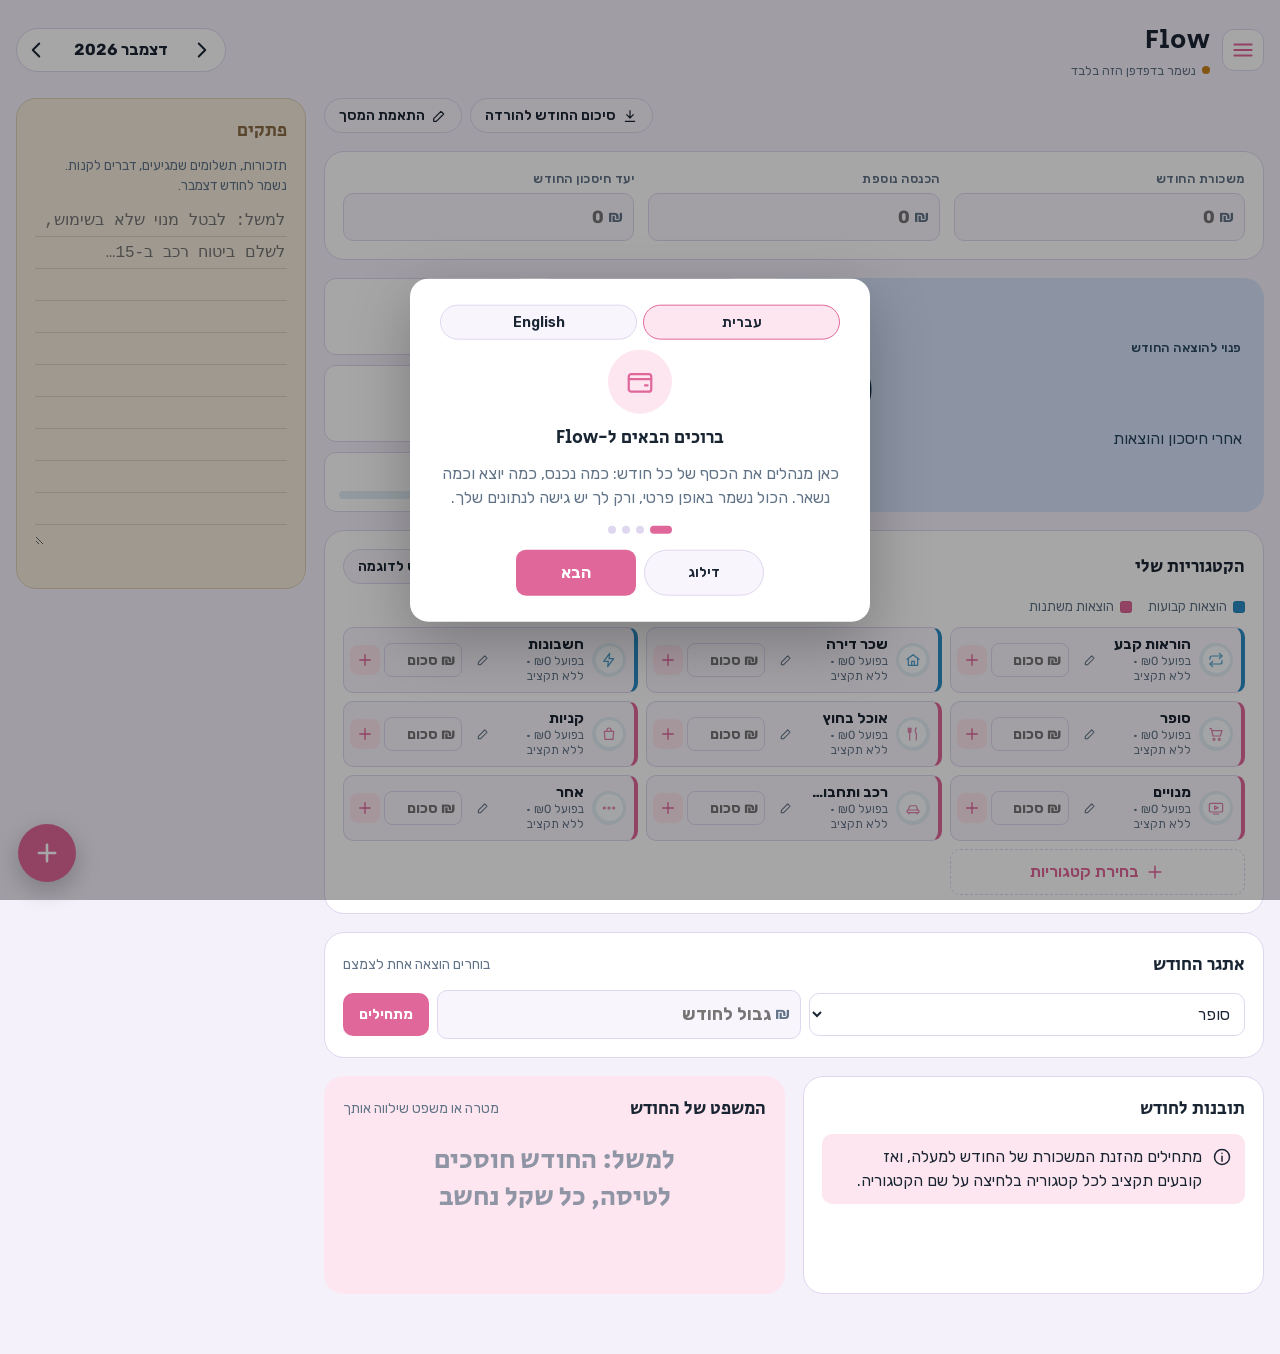
==== commit 46ee423e: "Brand name: English only (Flow), no Hebrew" ====
--- a/static/index.html
+++ b/static/index.html
@@ -3,7 +3,7 @@
 <head>
 <meta charset="utf-8">
 <meta name="viewport" content="width=device-width,initial-scale=1,viewport-fit=cover">
-<title>זורם Flow</title>
+<title>Flow</title>
 <meta name="description" content="ניהול כסף חודשי חכם ומסודר">
 <link rel="manifest" href="/manifest.webmanifest">
 <link rel="icon" href="/static/icons/icon.svg" type="image/svg+xml">
@@ -11,7 +11,7 @@
 <meta name="theme-color" content="#d7e3fb">
 <meta name="apple-mobile-web-app-capable" content="yes">
 <meta name="mobile-web-app-capable" content="yes">
-<meta name="apple-mobile-web-app-title" content="זורם Flow">
+<meta name="apple-mobile-web-app-title" content="Flow">
 <link rel="stylesheet" href="/static/fonts.css">
 <style>
 /* base reset */
@@ -880,7 +880,7 @@
     <div class="htitle">
       <button class="foldbtn" id="foldBtn" aria-label="פתיחת התיקייה">${ic('menu')}</button>
       <div>
-        <h1>${view==='charts'?'דיאגרמות · ':view==='calendar'?'יומן · ':view==='search'?'חיפוש · ':view==='calc'?'מחשבון · ':view==='backup'?'גיבוי · ':''}${esc(B().name==='אישי'?'זורם Flow':B().name)}</h1>
+        <h1>${view==='charts'?'דיאגרמות · ':view==='calendar'?'יומן · ':view==='search'?'חיפוש · ':view==='calc'?'מחשבון · ':view==='backup'?'גיבוי · ':''}${esc(B().name==='אישי'?'Flow':B().name)}</h1>
         <div class="status ${store.mode==='db'?'':'local'}" id="status"><i></i><span>${store.mode==='db'?'נשמר בחשבון שלך באופן פרטי':'נשמר בדפדפן הזה בלבד'}${store.user?` · ${esc(store.user)}`:''}</span></div>
       </div>
     </div>
@@ -1353,7 +1353,7 @@
 
 /* ----- onboarding (#7) ----- */
 const ONB=[
-  ['ברוכים הבאים לזורם','כאן מנהלים את הכסף של כל חודש: כמה נכנס, כמה יוצא וכמה נשאר. הכול נשמר באופן פרטי, ורק לך יש גישה לנתונים שלך.','wallet'],
+  ['ברוכים הבאים ל-Flow','כאן מנהלים את הכסף של כל חודש: כמה נכנס, כמה יוצא וכמה נשאר. הכול נשמר באופן פרטי, ורק לך יש גישה לנתונים שלך.','wallet'],
   ['מתחילים מההכנסה','למעלה מזינים את המשכורת של החודש ויעד חיסכון. הסכום הגדול בתכלת מראה כמה נשאר להוציא, וכמה זה יוצא ליום.','coins'],
   ['מוסיפים הוצאות','בכל קטגוריה מקלידים סכום בריבוע השקוף ולוחצים +. אפשר גם להשתמש בכפתור הוורוד בפינה. לחיצה על שם הקטגוריה פותחת תקציב, הוצאות קבועות ועוד. בחירת הקטגוריות שרלוונטיות לך נמצאת בסוף הרשימה.','plus'],
   ['התיקייה בצד','בתיקייה יש חשבונות נוספים (למשל עסק), דיאגרמות, יומן, חיפוש, מחשבון וגיבוי. בטלפון פותחים אותה מכפתור התיקייה ליד הכותרת.','folder']
@@ -1435,7 +1435,7 @@
   // header
   rr(0,0,W,230,0,C.sky);
   T(`סיכום ${MONTHS[cur.getMonth()]} ${cur.getFullYear()}`,R,110,{f:`64px ${D}`,col:C.skyInk});
-  T(B().name==='אישי'?'זורם Flow':B().name,R,165,{f:`30px ${FB}`,col:C.skyInk});
+  T(B().name==='אישי'?'Flow':B().name,R,165,{f:`30px ${FB}`,col:C.skyInk});
   T(`הופק ב-${new Date().toLocaleDateString('he-IL')}`,L,165,{f:`24px ${FB}`,col:C.skyInk,al:'left'});
   if(M.motto) {x.font=`italic 26px ${FB}`;T(`"${M.motto.slice(0,70)}"`,R,205,{f:`26px ${FB}`,col:C.skyInk})}
   // KPI cards
@@ -1478,7 +1478,7 @@
   if(!rows.length){y+=58;T('לא נרשמו הוצאות החודש',R,y,{col:C.muted})}
   if(rows.length>show.length){y+=50;T(`ועוד ${rows.length-show.length} קטגוריות נוספות`,R,y,{f:`24px ${FB}`,col:C.muted})}
   // footer
-  rr(0,H-90,W,90,0,C.beige);T('זורם · ניהול כסף חכם ומסודר',W/2,H-38,{f:`24px ${FB}`,col:'#8a6a45',al:'center'});
+  rr(0,H-90,W,90,0,C.beige);T('Flow · ניהול כסף חכם ומסודר',W/2,H-38,{f:`24px ${FB}`,col:'#8a6a45',al:'center'});
   const url=cv.toDataURL('image/png');
   report={cv,url,name:`סיכום-${B().name}-${keyOf(cur)}`};
   if(reportOpen) render();
@@ -1528,7 +1528,7 @@
   // backup
   on('doBackup','click',doBackup);
   on('restoreFile','change',e=>{const f=e.target.files&&e.target.files[0];if(!f)return;const r=new FileReader();
-    r.onload=()=>{try{const d=JSON.parse(r.result);if(d.app!=='kis-hachodshi') throw 0;restoreData=d;backupMsg=''}catch(_){restoreData=null;backupMsg='הקובץ הזה לא נראה כמו גיבוי של זורם'}render()};r.readAsText(f)});
+    r.onload=()=>{try{const d=JSON.parse(r.result);if(d.app!=='kis-hachodshi') throw 0;restoreData=d;backupMsg=''}catch(_){restoreData=null;backupMsg='הקובץ הזה לא נראה כמו גיבוי של Flow'}render()};r.readAsText(f)});
   on('restoreYes','click',doRestore);on('restoreNo','click',()=>{restoreData=null;render()});
   // report
   on('reportBtn','click',()=>{reportOpen=true;report=null;backupMsg='';render();buildReport().catch(()=>{backupMsg='לא הצלחתי להכין את הסיכום';render()})});
@@ -1548,7 +1548,7 @@
 'חומרים וציוד':'Materials & equipment','פרסום ושיווק':'Advertising & marketing','נסיעות ודלק':'Travel & fuel','טלפון ואינטרנט':'Phone & internet','תוכנות ומנויים':'Software & subscriptions','עמלות ותשלומים':'Fees & payments','שכירות מקום':'Space rental','ביטוח עסקי':'Business insurance','רו״ח והנהלת חשבונות':'Accountant & bookkeeping','מע״מ ומסים':'VAT & taxes','הדרכות וקורסים':'Training & courses','משלוחים ואריזה':'Shipping & packaging','חניות':'Parking',
 'בית וחשבונות':'Home & bills','אוכל וקניות':'Food & shopping','טיפוח ובריאות':'Care & health','פנאי ומשפחה':'Leisure & family','תחבורה':'Transport','כסף וחיסכון':'Money & savings','שונות':'Misc','הקטגוריות שלי':'My categories','קטגוריות של עסק':'Business categories',
 // general UI
-'זורם':'Flow','אישי':'Personal','אישי נוסף':'Another personal','עסק':'Business','התיקייה שלי':'My folder','פתיחת התיקייה':'Open folder','חשבונות ':'Accounts','+ חשבון חדש':'+ New account','שם החשבון':'Account name','יצירה':'Create','ביטול':'Cancel','שמירה':'Save','סגירה':'Close','סיום':'Done','הבא':'Next','הקודם':'Back','דילוג':'Skip','כן, למחוק':'Yes, delete','מחיקת החשבון':'Delete account','למחוק את החשבון':'Delete the account','עריכת השם של':'Rename','מחיקת':'Delete',
+'אישי':'Personal','אישי נוסף':'Another personal','עסק':'Business','התיקייה שלי':'My folder','פתיחת התיקייה':'Open folder','חשבונות ':'Accounts','+ חשבון חדש':'+ New account','שם החשבון':'Account name','יצירה':'Create','ביטול':'Cancel','שמירה':'Save','סגירה':'Close','סיום':'Done','הבא':'Next','הקודם':'Back','דילוג':'Skip','כן, למחוק':'Yes, delete','מחיקת החשבון':'Delete account','למחוק את החשבון':'Delete the account','עריכת השם של':'Rename','מחיקת':'Delete',
 'תצוגה':'View','ניהול החודש':'This month','דיאגרמות חודשיות':'Monthly charts','יומן':'Calendar','חיפוש הוצאות':'Search expenses','מחשבון':'Calculator','גיבוי ושחזור':'Backup & restore','הדרכה קצרה':'Quick tour','צבעי האתר':'Site colors','דיאגרמות לפי חודש':'Charts by month','שפה':'Language',
 'דיאגרמות · ':'Charts · ','יומן · ':'Calendar · ','חיפוש · ':'Search · ','מחשבון · ':'Calculator · ','גיבוי · ':'Backup · ',
 'נשמר בחשבון שלך באופן פרטי':'Saved privately to your account','נשמר בדפדפן הזה בלבד':'Saved in this browser only','השמירה נכשלה, כדאי לנסות שוב':'Saving failed, please try again','טוען את התקציב…':'Loading your budget…',
@@ -1588,13 +1588,13 @@
 // calculator
 'אפשר גם להקליד במקלדת':'You can also use the keyboard','+ מע״מ':'+ VAT','בלי מע״מ':'Without VAT','הוספת התוצאה כהוצאה':'Add result as expense','צריך סכום חיובי':'Needs a positive amount',
 // backup
-'כל החשבונות, החודשים, הפתקים והיומן בקובץ אחד':'All accounts, months, notes and calendar in one file','כדאי להוריד גיבוי מדי פעם, ובמיוחד לפני מעבר למכשיר אחר. את הקובץ אפשר לטעון כאן בחזרה בכל מכשיר.':'Download a backup now and then, especially before switching devices. You can load the file back here on any device.','הורדת גיבוי':'Download backup','טעינת גיבוי מקובץ':'Load backup from file','מכינים את הגיבוי…':'Preparing the backup…','הגיבוי נשמר. כדאי לשמור אותו במקום בטוח.':'Backup saved. Keep it somewhere safe.','הגיבוי נטען בהצלחה':'Backup loaded successfully','הקובץ הזה לא נראה כמו גיבוי של זורם':'This file doesn’t look like a Flow backup','לטעון את הגיבוי מ-':'Load the backup from','? הוא כולל':'? It includes','חודשים ו-':'months and','חשבונות. נתונים קיימים באותם חודשים יוחלפו בנתונים מהגיבוי.':'accounts. Existing data in those months will be replaced.','כן, לטעון':'Yes, load it','? כל ההוצאות, התקציבים והפתקים שלו יימחקו ולא יהיה אפשר לשחזר אותם.':'? All its expenses, budgets and notes will be deleted and can’t be restored.',
+'כל החשבונות, החודשים, הפתקים והיומן בקובץ אחד':'All accounts, months, notes and calendar in one file','כדאי להוריד גיבוי מדי פעם, ובמיוחד לפני מעבר למכשיר אחר. את הקובץ אפשר לטעון כאן בחזרה בכל מכשיר.':'Download a backup now and then, especially before switching devices. You can load the file back here on any device.','הורדת גיבוי':'Download backup','טעינת גיבוי מקובץ':'Load backup from file','מכינים את הגיבוי…':'Preparing the backup…','הגיבוי נשמר. כדאי לשמור אותו במקום בטוח.':'Backup saved. Keep it somewhere safe.','הגיבוי נטען בהצלחה':'Backup loaded successfully','הקובץ הזה לא נראה כמו גיבוי של Flow':'This file doesn’t look like a Flow backup','לטעון את הגיבוי מ-':'Load the backup from','? הוא כולל':'? It includes','חודשים ו-':'months and','חשבונות. נתונים קיימים באותם חודשים יוחלפו בנתונים מהגיבוי.':'accounts. Existing data in those months will be replaced.','כן, לטעון':'Yes, load it','? כל ההוצאות, התקציבים והפתקים שלו יימחקו ולא יהיה אפשר לשחזר אותם.':'? All its expenses, budgets and notes will be deleted and can’t be restored.',
 // chooser & report & onboarding
 'בוחרים מה יוצג במסך ניהול החודש':'Choose what appears on the month screen','הסכום הפנוי והסיכום':'Free amount & overview','קטגוריות':'Categories','לקוחות שלא שילמו (בעסק)':'Unpaid clients (business)',
 'סיכום החודש להורדה ':'Month summary download','להורדה':'to download','הכנסות, הוצאות וחיסכון של החודש':'This month’s income, expenses and savings','מכינים את הסיכום…':'Preparing the summary…','שמירה כתמונה':'Save as image','שמירה כקובץ PDF':'Save as PDF','תצוגה מקדימה של סיכום החודש':'Month summary preview','לא הצלחתי להכין את הסיכום':'Couldn’t prepare the summary',
-'ברוכים הבאים לזורם':'Welcome to Flow','כאן מנהלים את הכסף של כל חודש: כמה נכנס, כמה יוצא וכמה נשאר. הכול נשמר באופן פרטי, ורק לך יש גישה לנתונים שלך.':'Manage each month’s money here: what comes in, what goes out and what’s left. Everything is saved privately, and only you can access your data.','מתחילים מההכנסה':'Start with income','למעלה מזינים את המשכורת של החודש ויעד חיסכון. הסכום הגדול בתכלת מראה כמה נשאר להוציא, וכמה זה יוצא ליום.':'Enter this month’s salary and a savings goal at the top. The big blue number shows how much is left to spend, and how much that is per day.','מוסיפים הוצאות':'Add expenses','בכל קטגוריה מקלידים סכום בריבוע השקוף ולוחצים +. אפשר גם להשתמש בכפתור הוורוד בפינה. לחיצה על שם הקטגוריה פותחת תקציב, הוצאות קבועות ועוד. בחירת הקטגוריות שרלוונטיות לך נמצאת בסוף הרשימה.':'Type an amount in the clear box of any category and press +. You can also use the round button in the corner. Tapping a category name opens its budget, recurring expenses and more. Choosing your categories is at the end of the list.','התיקייה בצד':'The side folder','בתיקייה יש חשבונות נוספים (למשל עסק), דיאגרמות, יומן, חיפוש, מחשבון וגיבוי. בטלפון פותחים אותה מכפתור התיקייה ליד הכותרת.':'The folder has more accounts (like a business), charts, calendar, search, calculator and backup. On a phone, open it with the folder button next to the title.','יאללה, מתחילים':'Let’s go',
+'ברוכים הבאים ל-Flow':'Welcome to Flow','כאן מנהלים את הכסף של כל חודש: כמה נכנס, כמה יוצא וכמה נשאר. הכול נשמר באופן פרטי, ורק לך יש גישה לנתונים שלך.':'Manage each month’s money here: what comes in, what goes out and what’s left. Everything is saved privately, and only you can access your data.','מתחילים מההכנסה':'Start with income','למעלה מזינים את המשכורת של החודש ויעד חיסכון. הסכום הגדול בתכלת מראה כמה נשאר להוציא, וכמה זה יוצא ליום.':'Enter this month’s salary and a savings goal at the top. The big blue number shows how much is left to spend, and how much that is per day.','מוסיפים הוצאות':'Add expenses','בכל קטגוריה מקלידים סכום בריבוע השקוף ולוחצים +. אפשר גם להשתמש בכפתור הוורוד בפינה. לחיצה על שם הקטגוריה פותחת תקציב, הוצאות קבועות ועוד. בחירת הקטגוריות שרלוונטיות לך נמצאת בסוף הרשימה.':'Type an amount in the clear box of any category and press +. You can also use the round button in the corner. Tapping a category name opens its budget, recurring expenses and more. Choosing your categories is at the end of the list.','התיקייה בצד':'The side folder','בתיקייה יש חשבונות נוספים (למשל עסק), דיאגרמות, יומן, חיפוש, מחשבון וגיבוי. בטלפון פותחים אותה מכפתור התיקייה ליד הכותרת.':'The folder has more accounts (like a business), charts, calendar, search, calculator and backup. On a phone, open it with the folder button next to the title.','יאללה, מתחילים':'Let’s go',
 // report canvas
-'הופק ב-':'Generated on','הכנסות ':'Income','נחסך':'Saved','נשאר פנוי':'Left free','חיסכון':'Savings','יעד החיסכון החודשי':'Monthly savings goal','· הושגו':'· achieved','% מהיעד':'% of goal','לא הוגדר יעד חיסכון החודש':'No savings goal set this month','הופרש לחיסכון למטרה':'Set aside for savings goal','הושקע:':'Invested:','אתגר החודש (':'Monthly challenge (','· הצלחה!':'· success!','מע״מ להעברה (בערך):':'VAT to pay (approx.):','באשראי, יורד בחודש הבא:':'On credit, charged next month:','קבועות מול משתנות':'Fixed vs variable','הוצאות לפי קטגוריה':'Expenses by category','לא נרשמו הוצאות החודש':'No expenses recorded this month','ועוד':'and','קטגוריות נוספות':'more categories','זורם · ניהול כסף חכם ומסודר':'Flow · smart, organized money management',
+'הופק ב-':'Generated on','הכנסות ':'Income','נחסך':'Saved','נשאר פנוי':'Left free','חיסכון':'Savings','יעד החיסכון החודשי':'Monthly savings goal','· הושגו':'· achieved','% מהיעד':'% of goal','לא הוגדר יעד חיסכון החודש':'No savings goal set this month','הופרש לחיסכון למטרה':'Set aside for savings goal','הושקע:':'Invested:','אתגר החודש (':'Monthly challenge (','· הצלחה!':'· success!','מע״מ להעברה (בערך):':'VAT to pay (approx.):','באשראי, יורד בחודש הבא:':'On credit, charged next month:','קבועות מול משתנות':'Fixed vs variable','הוצאות לפי קטגוריה':'Expenses by category','לא נרשמו הוצאות החודש':'No expenses recorded this month','ועוד':'and','קטגוריות נוספות':'more categories','Flow · ניהול כסף חכם ומסודר':'Flow · smart, organized money management',
 // sample data notes
 'שופרסל':'Supermarket','רמי לוי':'Grocery store','לק ג׳ל':'Gel polish','ארוחה עם חברות':'Dinner with friends','אוכל לחתול':'Cat food','מנוי לחדר כושר':'Gym membership','נעליים':'Shoes','דלק':'Fuel','נטפליקס וספוטיפיי':'Netflix & Spotify','ביטוח בריאות':'Health insurance',
 'סוג':'Type','תיאור':'Description','תאריך':'Date','קבועה':'Fixed','משתנה':'Variable','אשראי לחודש הבא':'Credit next month','נשאר':'Left','להשאיר בעסק':'Keep in business','יעד חיסכון':'Savings goal','מע״מ להעברה (בערך)':'VAT to pay (approx.)',
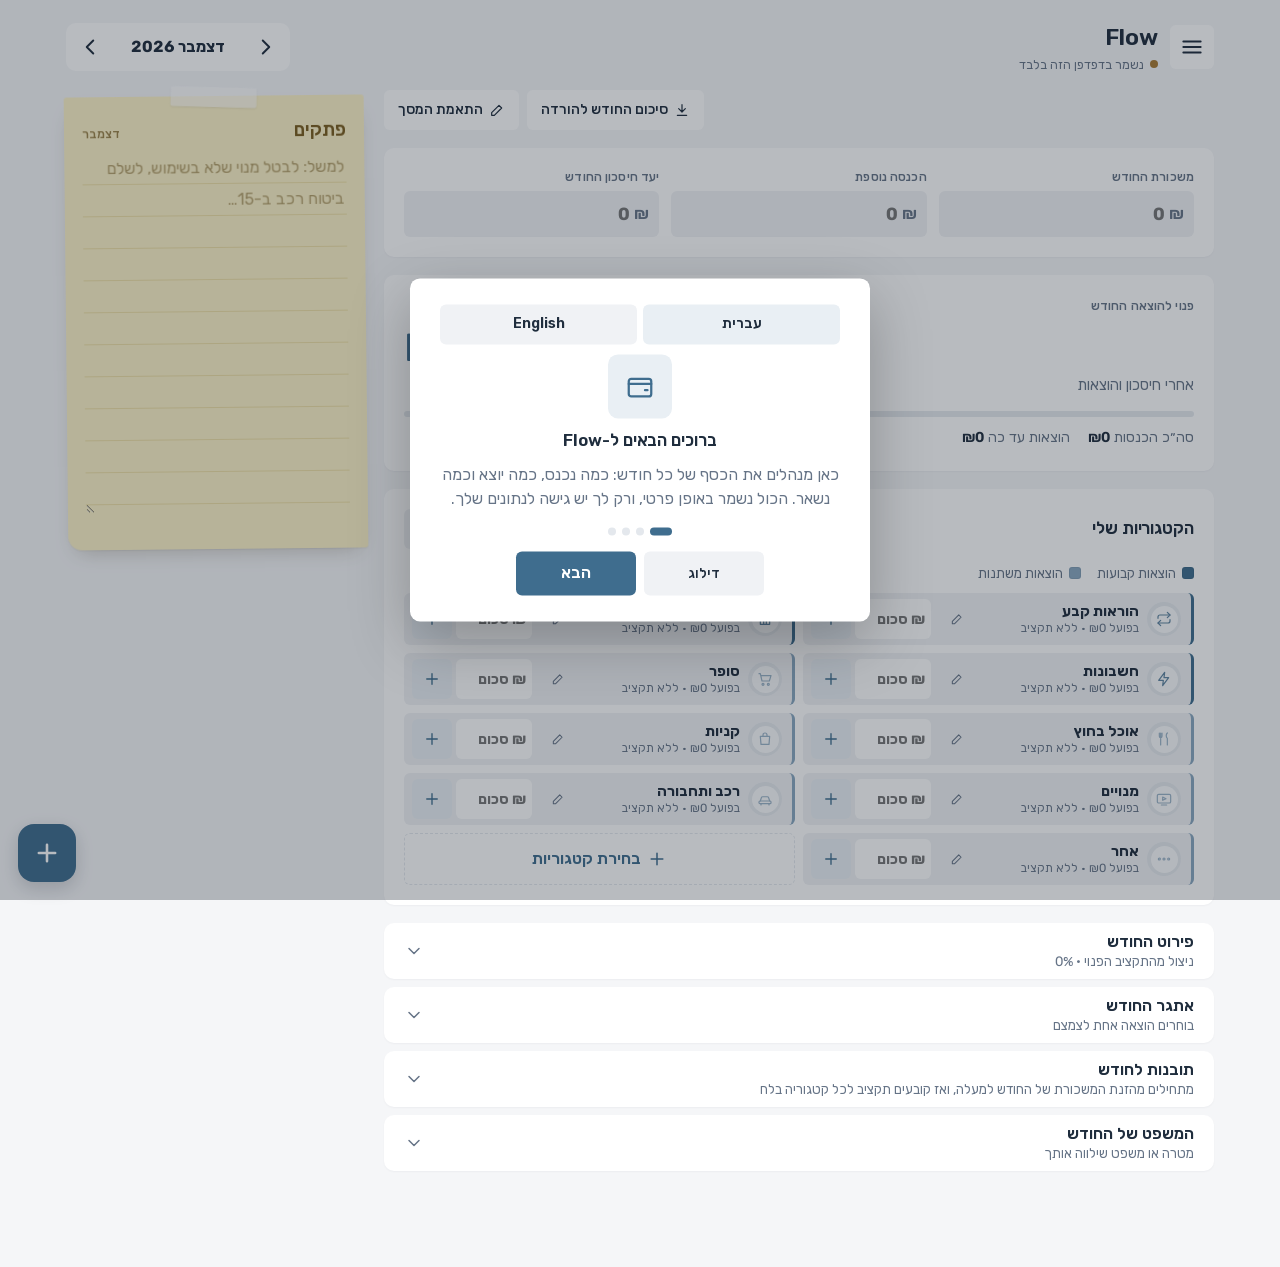
==== commit 3b55cc76: "Calmer redesign, landing page, password recovery and account safety - Redesign: light ground, one ac" ====
--- a/static/index.html
+++ b/static/index.html
@@ -8,7 +8,7 @@
 <link rel="manifest" href="/manifest.webmanifest">
 <link rel="icon" href="/static/icons/icon.svg" type="image/svg+xml">
 <link rel="apple-touch-icon" href="/static/icons/icon-192.png">
-<meta name="theme-color" content="#d7e3fb">
+<meta name="theme-color" content="#f5f6f8">
 <meta name="apple-mobile-web-app-capable" content="yes">
 <meta name="mobile-web-app-capable" content="yes">
 <meta name="apple-mobile-web-app-title" content="Flow">
@@ -410,7 +410,273 @@
 }
 @media (prefers-reduced-motion:reduce){*{animation:none!important;transition:none!important}}
 </style>
-
+<style>
+/* ===== Calm theme: light ground, dark blue-gray text, one soft accent, few borders, small radii ===== */
+:root{
+  --bg:#f5f6f8; --surface:#ffffff; --surface-2:#f0f2f5; --fg:#1f2d3d; --muted:#667487; --line:#e4e8ed;
+  --accent:#3f6d8e; --accent-soft:#e9eff4; --track:#e5e9ee;
+  --pink:#89a7bf; --pink-soft:#eef2f6;            /* secondary = lighter shade of the same accent */
+  --sky:#e9eff4; --sky-fg:#1f2d3d;
+  --ok:#3f7a5f; --warn:#a87a32; --over:#b04a52; --over-soft:#f7ecec; --warn-soft:#f6f0e4;
+  --note:#ffffff; --note-line:#e9ecf0; --note-head:#1f2d3d;
+  --c1:#3f6d8e; --c2:#9db6ca; --c3:#24455e; --c4:#c4d4e1; --c5:#6a90ad; --c6:#dbe5ed; --c7:#aab3bd;
+  --e-pink:#ecd9df; --e-blue:#d6e3ee; --e-lilac:#e0dcec; --e-green:#d8e8de; --e-beige:#ece4d6; --e-brown:#e2d7cc; --e-gray:#e3e6ea; --e-fg:#1f2d3d;
+  --display:var(--body);
+  --r:10px; --r-s:6px;
+  --tap:44px;
+}
+@media (prefers-color-scheme:dark){:root:not([data-theme="light"]){
+  --bg:#12171d; --surface:#192029; --surface-2:#202833; --fg:#e4e9ef; --muted:#93a0af; --line:#2a333f;
+  --accent:#8fb3d0; --accent-soft:#223140; --track:#26303b; --pink:#6c89a2; --pink-soft:#1f2a35;
+  --sky:#223140; --sky-fg:#e4e9ef;
+  --ok:#76b493; --warn:#d0a45c; --over:#e0838a; --over-soft:#352225; --warn-soft:#30291c;
+  --note:#192029; --note-line:#2a333f; --note-head:#e4e9ef;
+  --c1:#8fb3d0; --c2:#4f6f8a; --c3:#c3d6e6; --c4:#3a5268; --c5:#a9c4da; --c6:#2e4153; --c7:#5c6875;
+  --e-pink:#4a3a40; --e-blue:#33445a; --e-lilac:#3e3a52; --e-green:#34483c; --e-beige:#4a4234; --e-brown:#463b33; --e-gray:#3a414a; --e-fg:#e4e9ef; color-scheme:dark}}
+:root[data-theme="dark"]{
+  --bg:#12171d; --surface:#192029; --surface-2:#202833; --fg:#e4e9ef; --muted:#93a0af; --line:#2a333f;
+  --accent:#8fb3d0; --accent-soft:#223140; --track:#26303b; --pink:#6c89a2; --pink-soft:#1f2a35;
+  --sky:#223140; --sky-fg:#e4e9ef;
+  --ok:#76b493; --warn:#d0a45c; --over:#e0838a; --over-soft:#352225; --warn-soft:#30291c;
+  --note:#192029; --note-line:#2a333f; --note-head:#e4e9ef;
+  --c1:#8fb3d0; --c2:#4f6f8a; --c3:#c3d6e6; --c4:#3a5268; --c5:#a9c4da; --c6:#2e4153; --c7:#5c6875;
+  --e-pink:#4a3a40; --e-blue:#33445a; --e-lilac:#3e3a52; --e-green:#34483c; --e-beige:#4a4234; --e-brown:#463b33; --e-gray:#3a414a; --e-fg:#e4e9ef; color-scheme:dark}
+/* sticky-note paper for the default (blue) theme */
+:root{--note:#fdf3c8; --note-line:#efe0a6; --note-head:#7a5d1e; --note-ink:#3b3320}
+/* colour themes (light). Each theme sets the whole ground, text tone, accent and note paper */
+:root[data-palette="beige"]{
+  --bg:#f7f2ea; --surface:#fffdf9; --surface-2:#f1eadf; --fg:#3a3029; --muted:#7d7064; --line:#e8dfd2; --track:#ebe3d7;
+  --accent:#9c7650; --accent-soft:#f3eadf; --pink:#cfb293; --pink-soft:#f6efe6; --sky:#f3eadf; --sky-fg:#3a3029;
+  --c1:#9c7650; --c2:#d6bfa3; --c3:#6b4f33; --c4:#e8d9c5; --c5:#b9946c; --c6:#f0e6d8; --c7:#b8aea3;
+  --note:#fbefd6; --note-line:#ecdcbb; --note-head:#8a6236; --note-ink:#3a3029}
+:root[data-palette="pink"]{
+  --bg:#fbf4f5; --surface:#ffffff; --surface-2:#f7ecee; --fg:#3b2c33; --muted:#86717b; --line:#f0e1e5; --track:#f2e4e8;
+  --accent:#c06a85; --accent-soft:#fbe9ee; --pink:#e3adbe; --pink-soft:#fcf0f3; --sky:#fbe9ee; --sky-fg:#3b2c33;
+  --c1:#c06a85; --c2:#eab8c7; --c3:#8a3f57; --c4:#f5d5df; --c5:#d98ea5; --c6:#fae6ec; --c7:#c2b0b6;
+  --note:#fde4ec; --note-line:#f4cbd8; --note-head:#a8506c; --note-ink:#3b2c33}
+:root[data-palette="sea"]{
+  --bg:#f3f6f2; --surface:#ffffff; --surface-2:#eaf0e8; --fg:#26332b; --muted:#6c7a70; --line:#dfe7dc; --track:#e2eadf;
+  --accent:#5b8a6c; --accent-soft:#e7f0e9; --pink:#a9c6b1; --pink-soft:#eff5f0; --sky:#e7f0e9; --sky-fg:#26332b;
+  --c1:#5b8a6c; --c2:#b3cfba; --c3:#35583f; --c4:#d6e6d9; --c5:#7fa98c; --c6:#e8f1ea; --c7:#aab5ad;
+  --note:#eaf2df; --note-line:#d6e3c4; --note-head:#4f7244; --note-ink:#26332b}
+:root[data-palette="slate"]{
+  --bg:#f6f4fa; --surface:#ffffff; --surface-2:#efebf6; --fg:#2e2a3b; --muted:#77718a; --line:#e6e1f0; --track:#e8e3f1;
+  --accent:#7a68a8; --accent-soft:#eeeaf7; --pink:#bdb1db; --pink-soft:#f4f1fa; --sky:#eeeaf7; --sky-fg:#2e2a3b;
+  --c1:#7a68a8; --c2:#c3b8e0; --c3:#4d3f7a; --c4:#ddd5ef; --c5:#9a8bc6; --c6:#ece7f7; --c7:#b3adc2;
+  --note:#efe8fa; --note-line:#ddd1f1; --note-head:#6a559c; --note-ink:#2e2a3b}
+/* dark mode: shared dark ground, each theme keeps its own accent */
+@media (prefers-color-scheme:dark){:root[data-palette]:not([data-theme="light"]){
+  --bg:#12171d; --surface:#192029; --surface-2:#202833; --fg:#e4e9ef; --muted:#93a0af; --line:#2a333f; --track:#26303b; --sky-fg:#e4e9ef;
+  --note:#2a2a22; --note-line:#3a3a2e; --note-head:#d9c48a; --note-ink:#ece6d3}}
+:root[data-theme="dark"][data-palette]{
+  --bg:#12171d; --surface:#192029; --surface-2:#202833; --fg:#e4e9ef; --muted:#93a0af; --line:#2a333f; --track:#26303b; --sky-fg:#e4e9ef;
+  --note:#2a2a22; --note-line:#3a3a2e; --note-head:#d9c48a; --note-ink:#ece6d3}
+@media (prefers-color-scheme:dark){
+  :root:not([data-palette]):not([data-theme="light"]){--note:#2a2a22; --note-line:#3a3a2e; --note-head:#d9c48a; --note-ink:#ece6d3}
+  :root[data-palette="beige"]:not([data-theme="light"]){--accent:#d2ad85;--accent-soft:#3a3026;--pink:#8a6f55;--pink-soft:#2c261f;--sky:#3a3026;--c1:#d2ad85;--c2:#7d6449}
+  :root[data-palette="pink"]:not([data-theme="light"]){--accent:#e59bb2;--accent-soft:#3d2630;--pink:#9c5d72;--pink-soft:#2e2027;--sky:#3d2630;--c1:#e59bb2;--c2:#8c4e63}
+  :root[data-palette="sea"]:not([data-theme="light"]){--accent:#8fc2a0;--accent-soft:#22352a;--pink:#55806a;--pink-soft:#1f2b24;--sky:#22352a;--c1:#8fc2a0;--c2:#4b7259}
+  :root[data-palette="slate"]:not([data-theme="light"]){--accent:#b4a6e0;--accent-soft:#2c2742;--pink:#6f62a0;--pink-soft:#242036;--sky:#2c2742;--c1:#b4a6e0;--c2:#5e528f}}
+:root[data-theme="dark"]:not([data-palette]){--note:#2a2a22; --note-line:#3a3a2e; --note-head:#d9c48a; --note-ink:#ece6d3}
+:root[data-theme="dark"][data-palette="beige"]{--accent:#d2ad85;--accent-soft:#3a3026;--pink:#8a6f55;--pink-soft:#2c261f;--sky:#3a3026;--c1:#d2ad85;--c2:#7d6449}
+:root[data-theme="dark"][data-palette="pink"]{--accent:#e59bb2;--accent-soft:#3d2630;--pink:#9c5d72;--pink-soft:#2e2027;--sky:#3d2630;--c1:#e59bb2;--c2:#8c4e63}
+:root[data-theme="dark"][data-palette="sea"]{--accent:#8fc2a0;--accent-soft:#22352a;--pink:#55806a;--pink-soft:#1f2b24;--sky:#22352a;--c1:#8fc2a0;--c2:#4b7259}
+:root[data-theme="dark"][data-palette="slate"]{--accent:#b4a6e0;--accent-soft:#2c2742;--pink:#6f62a0;--pink-soft:#242036;--sky:#2c2742;--c1:#b4a6e0;--c2:#5e528f}
+
+/* theme picker */
+.themes{display:grid;grid-template-columns:repeat(auto-fill,minmax(72px,1fr));gap:6px;padding-inline:4px}
+.theme{display:flex;flex-direction:column;align-items:center;gap:6px;border:0;background:transparent;border-radius:var(--r-s);padding:8px 4px;font-size:.82rem;min-height:var(--tap)}
+.theme:hover{background:var(--surface-2)}
+.theme.on{background:var(--accent-soft);font-weight:600}
+.tsw{display:flex;width:52px;height:34px;border-radius:var(--r-s);overflow:hidden;box-shadow:0 0 0 1px rgb(0 0 0 / .08)}
+.tsw i{flex:1}
+.tsw i:nth-child(1){background:var(--tb)}.tsw i:nth-child(2){background:var(--tn)}.tsw i:nth-child(3){background:var(--ta)}
+.theme.on .tsw{box-shadow:0 0 0 2px var(--accent)}
+
+/* the notes: a sticky note that is always visible */
+.wrap{max-width:1380px}
+.layout{grid-template-columns:minmax(0,1fr) 300px}
+.notes{position:sticky;top:max(16px,env(safe-area-inset-top,0px));display:flex;flex-direction:column;gap:6px;
+  background:var(--note);color:var(--note-ink);border-radius:3px 3px 3px 14px;padding:22px 18px 16px;margin-top:6px;
+  box-shadow:0 1px 1px rgb(0 0 0 / .05),0 10px 22px -10px rgb(60 45 20 / .28);transform:rotate(-.6deg)}
+.notes::before{content:"";position:absolute;top:-9px;left:50%;width:86px;height:20px;transform:translateX(-50%) rotate(2deg);
+  background:rgb(255 255 255 / .55);box-shadow:0 1px 2px rgb(0 0 0 / .08);border-radius:2px}
+.notes .note-head{display:flex;align-items:baseline;justify-content:space-between;gap:8px}
+.notes h2{color:var(--note-head);font-size:1.15rem}
+.notes .lbl{color:var(--note-head);opacity:.75}
+.notes textarea{font-family:inherit;color:var(--note-ink);width:100%;min-height:360px;resize:vertical;border:0;background:transparent;line-height:32px;padding:0 2px;font-size:1.02rem;outline:none;
+  background-image:repeating-linear-gradient(to bottom,transparent 0 31px,var(--note-line) 31px 32px);background-attachment:local}
+.notes textarea::placeholder{color:var(--note-head);opacity:.55}
+.notes .saved{font-size:.78rem;color:var(--note-head);opacity:.8;min-height:1.2em}
+@media (max-width:900px){.layout{grid-template-columns:minmax(0,1fr)}.notes{position:relative;top:auto;transform:none;margin-top:10px}.notes textarea{min-height:220px}}
+@media (prefers-reduced-motion:reduce){.notes{transform:none}}
+
+body{font-size:16px;letter-spacing:0}
+.wrap{max-width:1180px;gap:16px;padding-block:20px 96px}
+h1,h2{font-weight:600;letter-spacing:-.005em}
+h1{font-size:1.45rem}
+h2{font-size:1.05rem}
+.lbl{letter-spacing:.01em;font-weight:500}
+
+/* surfaces: no outlines, quiet backgrounds */
+.panel,.folder,.stat,.tile,.crow,.pick,.qcat,.cday,.ck,.insights li,.foldbtn,.month,.ghost,.money,.pdel,.icpick span,.langsw button,.chip,.rprev{border:0!important}
+.panel{border-radius:var(--r);padding:20px;box-shadow:0 1px 2px rgb(20 30 45 / .04)}
+.folder{border-radius:var(--r);box-shadow:0 1px 2px rgb(20 30 45 / .04)}
+.stat{background:var(--surface-2);border-radius:var(--r-s)}
+.crow{background:var(--surface-2);border-radius:var(--r-s);padding:6px 8px}
+.crow.over{background:var(--over-soft)}
+.crow.fx,.crow.vr{border-inline-start:3px solid var(--accent)!important}
+.crow.vr{border-inline-start-color:var(--pink)!important}
+.crow.addcat{border:1px dashed var(--line)!important;color:var(--accent);background:transparent}
+.catlist{grid-template-columns:repeat(auto-fill,minmax(330px,1fr))}
+.cadd input{width:76px}
+.money input,.chform>*,.owedadd>*{min-width:0}
+@media (max-width:520px){.catlist{grid-template-columns:1fr}}
+.tile{border-radius:var(--r)}
+.insights li{border-radius:var(--r-s);background:var(--surface-2)}
+.insights li.info{background:var(--surface-2)}
+.money{border-radius:var(--r-s);background:var(--surface-2);min-height:var(--tap)}
+.money:focus-within{box-shadow:inset 0 0 0 1.5px var(--accent)}
+.txtin{border:1px solid transparent;background:var(--surface-2)!important;border-radius:var(--r-s);min-height:var(--tap)}
+.txtin:focus{border-color:var(--accent)}
+.cadd input{border:1px solid transparent;background:var(--surface);border-radius:var(--r-s);height:40px}
+.cadd input:focus{border-color:var(--accent)}
+.cnform input{border:1px solid var(--accent);border-radius:var(--r-s);height:36px}
+.bform,.vatline{border-radius:var(--r-s)}
+.vatline{background:var(--surface-2)}
+
+/* buttons: one accent, comfortable tap size */
+.primary,.danger{border-radius:var(--r-s);min-height:var(--tap);padding:10px 18px;font-weight:600}
+.primary{background:var(--accent);color:var(--surface)}
+.ghost{background:var(--surface-2);border-radius:var(--r-s);min-height:40px;padding:8px 14px;font-weight:500;color:var(--fg)}
+.ghost:hover{background:var(--accent-soft)}
+.small{min-height:40px}
+.fitem{border-radius:var(--r-s);min-height:var(--tap);font-weight:500}
+.fitem.on{background:var(--accent-soft)}
+.fitem.on svg{color:var(--accent)}
+.fitem.add{border:1px dashed var(--line)}
+.fitem .edit{width:36px;height:36px;border-radius:var(--r-s)}
+.fold-head{color:var(--accent)}
+.foldbtn{width:var(--tap);height:var(--tap);border-radius:var(--r-s);color:var(--fg);background:var(--surface)}
+.month{border-radius:var(--r);background:var(--surface);padding:2px}
+.month button{width:var(--tap);height:var(--tap);border-radius:var(--r-s)}
+.close{width:var(--tap);height:var(--tap);border-radius:var(--r-s)}
+.remind .close,.flash .close{width:36px;height:36px}
+.row .del{width:40px;height:40px;border-radius:var(--r-s)}
+.cnbtn{width:36px;height:36px;border-radius:var(--r-s)}
+.cnbtn:hover{background:var(--accent-soft);color:var(--accent)}
+.cnote{background:var(--surface);color:var(--muted);border-radius:4px}
+.cadd button{width:40px;height:40px;border-radius:var(--r-s);background:var(--accent-soft);color:var(--accent)}
+.cinfo{min-height:40px}
+.cinfo:hover .t b{color:var(--accent)}
+.pick{border-radius:var(--r-s);min-height:var(--tap)}
+.pick.on,.qcat.on{background:var(--accent-soft);box-shadow:inset 0 0 0 1.5px var(--accent)}
+.pick.on svg.ic,.qcat.on svg.ic{color:var(--accent)}
+.qcat{border-radius:var(--r-s);min-height:64px}
+.icpick span{border-radius:var(--r-s);height:44px}
+.icpick input:checked+span{background:var(--accent-soft);color:var(--accent);box-shadow:inset 0 0 0 1.5px var(--accent)}
+.langsw button{border-radius:var(--r-s);min-height:40px}
+.langsw button.on{background:var(--accent-soft)}
+.swatch{width:40px;height:40px;border-radius:var(--r-s);border:0;background:var(--a)}
+.swatch.on{box-shadow:0 0 0 2px var(--surface),0 0 0 4px var(--fg)}
+.fab{background:var(--accent);border-radius:16px;box-shadow:0 6px 18px rgb(20 30 45 / .18)}
+.owedrow input{accent-color:var(--accent)}
+.daymodal{border-radius:var(--r)}
+@media (max-width:620px){.daymodal{border-radius:var(--r) var(--r) 0 0}}
+
+/* hero: the free amount */
+.hero{grid-template-columns:1fr}
+.free{background:var(--surface);color:var(--fg);border-radius:var(--r);padding:22px 20px;box-shadow:0 1px 2px rgb(20 30 45 / .04);gap:4px}
+.free .lbl{color:var(--muted);opacity:1}
+.free .big{font-weight:600;font-size:clamp(2.3rem,7vw,3rem);color:var(--accent);letter-spacing:-.01em}
+.free p{color:var(--muted);opacity:1;font-size:.95rem}
+.free.neg{background:var(--over-soft);color:var(--fg)}
+.free.neg .big{color:var(--over)}
+.freebar{height:6px;border-radius:3px;background:var(--track);overflow:hidden;margin-top:10px}
+.freebar>div{height:100%;background:var(--accent);transition:width .4s}
+.freeline{display:flex;gap:6px 18px;flex-wrap:wrap;font-size:.9rem;color:var(--muted);margin-top:6px}
+.freeline b{color:var(--fg);font-weight:600}
+.bar,.split,.gbar,.bva .track{border-radius:3px}
+.bar>div,.bva .fill{border-radius:3px}
+.gbar>div{background:var(--accent)}
+.ring{background:conic-gradient(var(--rc,var(--accent)) calc(var(--p,0)*1%),var(--track) 0)}
+
+/* income */
+.income{gap:12px}
+.sec-head{margin-bottom:14px}
+
+/* collapsible sections */
+.folds{display:flex;flex-direction:column;gap:8px}
+.fold{background:var(--surface);border-radius:var(--r);box-shadow:0 1px 2px rgb(20 30 45 / .04)}
+.fold>summary{list-style:none;display:flex;align-items:center;gap:12px;min-height:56px;padding:8px 20px;cursor:pointer;border-radius:var(--r)}
+.fold>summary::-webkit-details-marker{display:none}
+.fold>summary:hover{background:var(--surface-2)}
+.fold>summary .ft{flex:1;min-width:0;display:flex;flex-direction:column;line-height:1.3}
+.fold>summary .ft b{font-weight:600}
+.fold>summary .ft small{color:var(--muted);font-size:.85rem;white-space:nowrap;overflow:hidden;text-overflow:ellipsis}
+.fold>summary .chev{width:20px;height:20px;color:var(--muted);transition:transform .2s;flex:none}
+.fold[open]>summary .chev{transform:rotate(180deg)}
+.fold-body{padding:0 20px 20px}
+.fold-body>.panel,.fold-body>section.panel{padding:0;box-shadow:none;background:transparent}
+.fold-body .sec-head>h2{display:none}
+.fold-body .sec-head{margin-bottom:10px}
+.fold-body .stats{grid-template-columns:repeat(auto-fit,minmax(160px,1fr))}
+.fold-body .motto{background:transparent}
+.motto textarea{font-family:var(--body);font-weight:500;font-size:1.25rem}
+
+/* tools row */
+.viewtools{gap:8px}
+.viewtools .ghost{background:var(--surface)}
+.viewtools .ghost:hover{background:var(--accent-soft)}
+.viewtools .dotmark{width:7px;height:7px;border-radius:50%;background:var(--accent);display:inline-block}
+
+.fold[data-fold="challenge"] .sec-head>p,.fold[data-fold="owed"] .sec-head>p{display:none}
+.fold[data-fold="challenge"] .sec-head:not(:has(button)){display:none}
+
+/* misc colour clean-up */
+.remind{background:var(--surface);border-radius:var(--r);box-shadow:0 1px 2px rgb(20 30 45 / .04)}
+.remind .ri svg.ic{color:var(--accent)}
+.remind .close,.flash .close{background:var(--surface-2)}
+.flash{background:var(--accent-soft);border-radius:var(--r);font-weight:500}
+.sumbanner{border:0;background:var(--surface);border-radius:var(--r);min-height:var(--tap);font-weight:500;box-shadow:0 1px 2px rgb(20 30 45 / .04)}
+.sumbanner svg.ic{color:var(--accent)}
+.onbic{background:var(--accent-soft);color:var(--accent);border-radius:var(--r)}
+.onbdots i.on{background:var(--accent)}
+.cdisp{border-radius:var(--r-s)}
+.cres{font-weight:600}
+.cres.final{color:var(--accent)}
+.ck{border-radius:var(--r-s)}
+.ck.op{color:var(--accent);background:var(--accent-soft)}
+.ck.eq{background:var(--accent);color:var(--surface)}
+.cday{border-radius:var(--r-s)}
+.cday:hover{box-shadow:inset 0 0 0 1px var(--line)}
+.cday.sel{box-shadow:inset 0 0 0 1.5px var(--accent);background:var(--surface)}
+.cday.today .dn{background:var(--accent);border-radius:4px}
+.ev{border-radius:3px}
+.tile.addcat .nm,.tile.addcat .ring span{color:var(--accent)}
+.sample-tag{border-radius:4px}
+.sheet{box-shadow:0 0 30px rgb(20 30 45 / .14)}
+.scrim{background:rgb(20 30 45 / .3)}
+@media (max-width:520px){
+  .panel,.free{padding:16px}
+  .fold>summary{padding:8px 16px}
+  .fold-body{padding:0 16px 16px}
+  .viewtools{justify-content:stretch}
+  .viewtools .ghost{flex:1 1 auto;justify-content:center}
+}
+.rectext{margin:0;line-height:1.6}
+.reccode{text-align:center;font-family:ui-monospace,"SF Mono",Menlo,Consolas,monospace;font-size:1.3rem;font-weight:600;letter-spacing:.06em;background:var(--accent-soft);border-radius:var(--r-s);padding:16px 8px;user-select:all;word-break:break-all}
+.recbtns{display:flex;gap:8px}.recbtns .ghost{flex:1}
+.recwarn{margin:0;background:var(--warn-soft);border-radius:var(--r-s);padding:10px 12px;font-size:.92rem;line-height:1.5}
+.recerr{margin:0;color:var(--over);font-weight:500}
+.delwarn{display:flex;flex-direction:column;gap:4px;background:var(--over-soft);color:var(--fg);border-radius:var(--r-s);padding:12px 14px;line-height:1.55}
+.delwarn b{color:var(--over)}
+.fitem.delacc,.fitem.delacc svg.ic{color:var(--over)}
+.fitem.delacc:hover{background:var(--over-soft)}
+.danger{background:var(--over);color:#fff}
+.danger:disabled,.ghost:disabled{opacity:.6}
+.fitem small{margin-inline-start:auto}
+</style>
 </head>
 <body>
 <div class="wrap" id="app"><div class="loading">טוען את התקציב…</div></div>
@@ -491,8 +757,20 @@
   studies:'<path d="M4 4.5A1.5 1.5 0 015.5 3H20v15H5.5A1.5 1.5 0 004 19.5z"/><path d="M4 19.5A1.5 1.5 0 005.5 21H20v-3"/><path d="M9 7h7M9 10.5h5"/>',
   credit:'<rect x="2" y="7" width="17" height="12" rx="2"/><path d="M2 11h17M5 15h3"/><path d="M6 4h14a2 2 0 012 2v9"/>',
   fees:'<path d="M4 8h14l-3-3"/><path d="M20 16H6l3 3"/><path d="M12 10.5v3"/>',
-  prev:'<path d="M9 6l6 6-6 6"/>', next:'<path d="M15 6l-6 6 6 6"/>'
+  prev:'<path d="M9 6l6 6-6 6"/>', next:'<path d="M15 6l-6 6 6 6"/>',
+  down:'<path d="M6 9l6 6 6-6"/>',
+  note:'<path d="M5 3h10l4 4v14H5z"/><path d="M15 3v4h4M8 12h8M8 16h5"/>'
 };
+/* colour themes: [key, name, background, accent, note paper] */
+const THEMES=[['','כחול','#f5f6f8','#3f6d8e','#fdf3c8'],['beige','בז׳','#f7f2ea','#9c7650','#fbefd6'],['pink','ורוד בהיר','#fbf4f5','#c06a85','#fde4ec'],['sea','מרווה','#f3f6f2','#5b8a6c','#eaf2df'],['slate','לילך','#f6f4fa','#7a68a8','#efe8fa']];
+/* collapsible sections on the month screen: remember which are open */
+let folds=new Set();try{folds=new Set(JSON.parse(localStorage.getItem('kis-folds')||'[]'))}catch(e){}
+function foldHTML(key,title,sub,body){
+  if(!body) return '';
+  return `<details class="fold" data-fold="${key}" data-sec="${key}" ${folds.has(key)?'open':''}>
+    <summary><span class="ft"><b>${title}</b>${sub?`<small>${sub}</small>`:''}</span>${ic('down','ic chev')}</summary>
+    <div class="fold-body">${body}</div></details>`;
+}
 const CATS=[
   {id:'standing',name:'הוראות קבע'},{id:'payments',name:'תשלומים'},{id:'insurance',name:'ביטוח'},
   {id:'rent',name:'שכר דירה'},{id:'arnona',name:'ארנונה'},{id:'vaad',name:'ועד בית'},
@@ -546,7 +824,7 @@
     try{
       const r=await fetch('/api/me',{credentials:'same-origin'});
       if(r.status===401){location.href='/login';await new Promise(()=>{})}
-      if(r.ok){const me=await r.json();this.user=me.username;this.mode='db'}
+      if(r.ok){const me=await r.json();this.user=me.username;this.hasRecovery=!!me.has_recovery;this.mode='db'}
     }catch(e){}
   },
   url(name){return '/api/doc/'+encodeURIComponent(name)},
@@ -678,7 +956,8 @@
 function ringStyle(spent,budget,base='var(--accent)'){
   if(!budget) return {cls:spent?'':'empty',style:spent?`--p:100;--rc:${base}`:`--rc:${base}`};
   const p=Math.min(100,spent/budget*100);
-  const rc=spent>budget?'var(--over)':p>=85?'var(--warn)':base;
+  // fixed bills that are fully paid are expected, so only variable spending gets the "close to limit" colour
+  const rc=spent>budget?'var(--over)':p>=85&&base!=='var(--accent)'?'var(--warn)':base;
   return{cls:'',style:`--p:${p};--rc:${rc}`};
 }
 
@@ -710,6 +989,7 @@
       <button class="fitem ${view==='calc'?'on':''}" data-view="calc">${ic('accountant')}<span>מחשבון</span></button>
       <button class="fitem ${view==='backup'?'on':''}" data-view="backup">${ic('download')}<span>גיבוי ושחזור</span></button>
       <button class="fitem" id="showOnb">${ic('info')}<span>הדרכה קצרה</span></button>
+      ${store.mode==='db'?`<button class="fitem" id="showRec">${ic('insurance')}<span>קוד שחזור</span>${store.hasRecovery?'':'<small>לא נוצר</small>'}</button>`:''}
     </div>
     <div class="fold-sec"><span class="lbl">דיאגרמות לפי חודש</span>
       ${months.map(m=>`<button class="fitem ${view==='charts'&&keyOf(m)===keyOf(cur)?'on':''}" data-chartmonth="${keyOf(m)}">${ic('pie')}<span>${MONTHS[m.getMonth()]} <small class="num">${m.getFullYear()}</small></span></button>`).join('')}
@@ -717,15 +997,13 @@
     <div class="fold-sec"><span class="lbl">שפה · Language</span>
       <div class="langsw"><button class="${!isEn()?'on':''}" data-lang="he">עברית</button><button class="${isEn()?'on':''}" data-lang="en">English</button></div>
     </div>
-    <div class="fold-sec"><span class="lbl">צבעי האתר</span>
-      <div class="swatches">
-        <button class="swatch ${!prefs.palette?'on':''}" data-pal="" style="--a:#2a8cc4;--b:#e0679a" aria-label="תכלת וורוד"></button>
-        <button class="swatch ${prefs.palette==='sea'?'on':''}" data-pal="sea" style="--a:#2a8cc4;--b:#23907f" aria-label="תכלת וירוק ים"></button>
-        <button class="swatch ${prefs.palette==='slate'?'on':''}" data-pal="slate" style="--a:#2a8cc4;--b:#5562cf" aria-label="תכלת וכחול"></button>
-      </div>
+    <div class="fold-sec"><span class="lbl">ערכת צבעים</span>
+      <div class="themes">${THEMES.map(([k,n,bg,ac,nt])=>`<button class="theme ${(prefs.palette||'')===k?'on':''}" data-pal="${k}" aria-pressed="${(prefs.palette||'')===k}">
+        <span class="tsw" style="--tb:${bg};--ta:${ac};--tn:${nt}"><i></i><i></i><i></i></span><span>${n}</span></button>`).join('')}</div>
     </div>
     <div class="fold-sec">
       <form method="post" action="/logout"><button class="fitem" type="submit">${ic('person')}<span>התנתקות${store.user?` (${esc(store.user)})`:''}</span></button></form>
+      ${store.mode==='db'?`<button class="fitem delacc" id="showDelAcc">${ic('trash')}<span>מחיקת החשבון שלי</span></button>`:''}
     </div>
   </aside>`;
 }
@@ -755,7 +1033,17 @@
       <span class="lbl">${c.free<0?'חריגה מעבר לתקציב':bz?'נשאר בעסק אחרי הוצאות':'פנוי להוצאה החודש'}</span>
       <span class="big num">₪${fmt.format(Math.round(Math.abs(c.free)))}</span>
       <p>${c.daysLeft>0&&c.free>0?`בערך ${nis(perDay)} ליום ב-${c.daysLeft} הימים שנשארו`:c.free<0?'כדאי לעצור הוצאות לא הכרחיות עד סוף החודש':c.isCurMonth?'אחרי חיסכון והוצאות':'סיכום החודש אחרי חיסכון והוצאות'}</p>
+      <div class="freebar" aria-hidden="true"><div style="width:${usedPct}%;${usedPct>=100?'background:var(--over)':usedPct>85?'background:var(--warn)':''}"></div></div>
+      <div class="freeline"><span>סה״כ הכנסות <b>${nis(c.income)}</b></span><span>הוצאות עד כה <b>${nis(c.spent)}</b></span></div>
     </div>
+  </section>
+
+  ${summaryBanner(c)}
+  ${catsHTML(c,bz,hasAny)}
+  <div id="noteSlot" hidden></div>
+
+  <div class="folds">
+  ${foldHTML('hero','פירוט החודש',`ניצול מהתקציב הפנוי · <span class="num">${Math.round(usedPct)}%</span>`,`
     <div class="stats">
       <div class="stat"><span class="lbl">סה״כ הכנסות</span><strong>${nis(c.income)}</strong></div>
       <div class="stat"><span class="lbl">הוצאות עד כה</span><strong>${nis(c.spent)}</strong></div>
@@ -766,11 +1054,20 @@
       ${c.spent?(()=>{let fx=0;for(const[id,v] of Object.entries(c.spentBy)) if(isFixed(id)) fx+=v;const vr=c.spent-fx;
         return `<div class="stat" style="grid-column:1/-1"><span class="lbl">קבועות ${nis(fx)} · משתנות ${nis(vr)}</span><div class="split"><div style="width:${fx/c.spent*100}%;background:var(--accent)"></div><div style="flex:1;background:var(--pink)"></div></div></div>`})():''}
       <div class="stat" style="grid-column:1/-1"><span class="lbl">ניצול מהתקציב הפנוי · <span class="num">${Math.round(usedPct)}%</span></span><div class="bar"><div style="width:${usedPct}%;${usedPct>=100?'background:var(--over)':usedPct>85?'background:var(--warn)':''}"></div></div></div>
-    </div>
-  </section>
-
-  ${summaryBanner(c)}
-  <section class="panel" data-sec="cats">
+    </div>`)}
+  ${foldHTML('challenge','אתגר החודש',M.challenge?esc(catOf(M.challenge.c).name):'בוחרים הוצאה אחת לצמצם',challengeHTML(c))}
+  ${foldHTML('goal',esc(B().goalName||M.goalName||'מד החיסכון'),+B().goalTarget?`יעד ${nis(+B().goalTarget)}`:'',goalCardHTML())}
+  ${bz?(()=>{const op=(B().owed||[]).filter(x=>!x.paidAt);return foldHTML('owed','לקוחות שעוד לא שילמו',op.length?`<span class="num">${op.length}</span> לקוחות · ${nis(op.reduce((s,x)=>s+(+x.a||0),0))}`:'כולם שילמו',owedHTML())})():''}
+  ${(()=>{const ins=insights(c);return foldHTML('insights','תובנות לחודש',ins[0]?ins[0][2].replace(/<[^>]+>/g,'').slice(0,70):'',`<div class="panel" data-sec="insights"><ul class="insights">${ins.map(([t,i,txt])=>`<li class="${t}">${ic(i)}<span>${txt}</span></li>`).join('')}</ul></div>`)})()}
+  ${foldHTML('motto','המשפט של החודש',M.motto?esc(M.motto.slice(0,60)):'מטרה או משפט שילווה אותך',`<div class="panel motto" data-sec="motto">
+      <textarea id="motto" maxlength="160" rows="3" placeholder="למשל: החודש חוסכים לטיסה, כל שקל נחשב">${esc(M.motto||'')}</textarea>
+      <span class="saved" id="mottoSaved"></span>
+    </div>`)}
+  </div>`;
+}
+
+function catsHTML(c,bz,hasAny){
+  return `<section class="panel" data-sec="cats">
     <div class="sec-head">
       <h2>${bz?'קטגוריות העסק':'הקטגוריות שלי'}</h2>
       <div style="display:flex;gap:8px;flex-wrap:wrap;align-items:center">
@@ -796,20 +1093,6 @@
         </div>`}).join('')}
       <button class="crow addcat" id="pickCats">${ic('plus')}<span>בחירת קטגוריות</span></button>
     </div>
-  </section>
-
-  <section class="pair">${challengeHTML(c)}${goalCardHTML()}</section>
-  ${bz?owedHTML():''}
-  <section class="hero duo" style="grid-template-columns:1fr 1fr">
-    <div class="panel" data-sec="insights">
-      <div class="sec-head"><h2>תובנות לחודש</h2></div>
-      <ul class="insights">${insights(c).map(([t,i,txt])=>`<li class="${t}">${ic(i)}<span>${txt}</span></li>`).join('')}</ul>
-    </div>
-    <div class="panel motto" data-sec="motto">
-      <div class="sec-head"><h2>המשפט של החודש</h2><p>מטרה או משפט שילווה אותך</p></div>
-      <textarea id="motto" maxlength="160" rows="3" placeholder="למשל: החודש חוסכים לטיסה, כל שקל נחשב">${esc(M.motto||'')}</textarea>
-      <span class="saved" id="mottoSaved"></span>
-    </div>
   </section>`;
 }
 
@@ -836,7 +1119,7 @@
   // budget vs actual
   const bvaRows=cats().map(k=>({k,s:c.spentBy[k.id]||0,b:+M.budgets[k.id]||0})).filter(r=>r.s||r.b).sort((a,b)=>Math.max(b.s,b.b)-Math.max(a.s,a.b)).slice(0,10);
   const bmax=Math.max(1,...bvaRows.map(r=>Math.max(r.s,r.b)));
-  const bva=bvaRows.length?`<div class="bva">${bvaRows.map(r=>{const col=r.b&&r.s>r.b?'var(--over)':r.b&&r.s>=r.b*.85?'var(--warn)':'var(--accent)';
+  const bva=bvaRows.length?`<div class="bva">${bvaRows.map(r=>{const col=r.b&&r.s>r.b?'var(--over)':r.b&&r.s>=r.b*.85&&!isFixed(r.k.id)?'var(--warn)':'var(--accent)';
     return `<div class="r">${cic(r.k.id)}<div><div class="top"><span>${esc(catName(r.k))}</span><span>${nis(r.s)}${r.b?` מתוך ${nis(r.b)}`:''}</span></div>
       <div class="track"><div class="fill" style="width:${r.s/bmax*100}%;background:${col}"></div>${r.b?`<div class="mark" style="inset-inline-start:calc(${r.b/bmax*100}% - 1px)" title="תקציב"></div>`:''}</div></div></div>`}).join('')}</div>
     <div class="keyrow" style="margin-top:12px"><span><i style="background:var(--accent)"></i>הוצאה בפועל</span><span><i style="background:var(--fg);width:3px"></i>התקציב שנקבע</span></div>`
@@ -900,18 +1183,20 @@
   <div class="layout ${noNotes?'solo':''}"><div class="main">
   ${view==='charts'?chartsHTML(c):view==='calendar'?calHTML():view==='search'?searchHTML():view==='calc'?calcHTML():view==='backup'?backupHTML():budgetHTML(c)}
   </div>
-  ${noNotes?'':`<aside class="panel notes" aria-label="פתקים">
-    <h2>פתקים</h2>
-    <p class="sub">תזכורות, תשלומים שמגיעים, דברים לקנות. נשמר לחודש ${MONTHS[cur.getMonth()]}${biz()?` של ${esc(B().name)}`:''}.</p>
+  ${noNotes?'':`<aside class="notes" aria-label="פתקים">
+    <div class="note-head"><h2>פתקים</h2><span class="lbl">${MONTHS[cur.getMonth()]}${biz()?` · ${esc(B().name)}`:''}</span></div>
     <textarea id="notes" placeholder="למשל: לבטל מנוי שלא בשימוש, לשלם ביטוח רכב ב-15…">${esc(M.notes||'')}</textarea>
     <span class="saved" id="notesSaved"></span>
   </aside>`}</div>
   </div>
   ${view==='budget'?`<button class="fab" id="fab" aria-label="הוספת הוצאה מהירה">${ic('plus')}</button>`:''}
-  ${openCat?sheetHTML(c):''}${pickOpen?pickHTML():''}${quickOpen?quickHTML():''}${view==='calendar'&&dayOpen?dayHTML():''}${editExp?editHTML():''}${custOpen?custHTML():''}${reportOpen?reportHTML():''}${onbStep>=0?onbHTML():''}`;
+  ${openCat?sheetHTML(c):''}${pickOpen?pickHTML():''}${quickOpen?quickHTML():''}${view==='calendar'&&dayOpen?dayHTML():''}${editExp?editHTML():''}${custOpen?custHTML():''}${reportOpen?reportHTML():''}${recOpen?recHTML():''}${delOpen?delHTML():''}${onbStep>=0?onbHTML():''}`;
+  // on narrow screens the sticky note sits right under the categories instead of at the bottom
+  try{if(matchMedia('(max-width:900px)').matches){const s=document.getElementById('noteSlot'),n=app.querySelector('.notes');if(s&&n)s.replaceWith(n)}}catch(e){}
   translateDOM(app);
   bind();
 }
+try{matchMedia('(max-width:900px)').addEventListener('change',()=>{if(loaded)render()})}catch(e){}
 
 function pickHTML(){
   const sel=selCats();
@@ -1340,6 +1625,87 @@
   </div>`;
 }
 
+/* ----- recovery code (for "forgot password" without email) ----- */
+/* ----- delete my account ----- */
+let delOpen=false, delMsg='', delBusy=false;
+function delHTML(){
+  return `<div class="scrim" id="delScrim" style="z-index:22"></div>
+  <div class="daymodal" style="z-index:23" role="alertdialog" aria-modal="true" aria-labelledby="delTitle" aria-describedby="delDesc">
+    <div class="sheet-head"><div><h2 id="delTitle">מחיקת החשבון שלי</h2><span class="lbl">${esc(store.user||'')}</span></div><button class="close" id="delClose" aria-label="סגירה" ${delBusy?'disabled':''}>✕</button></div>
+    <div class="delwarn" id="delDesc">
+      <b>המחיקה היא לצמיתות ואי אפשר לבטל אותה.</b>
+      <span>יימחקו כל החשבונות (גם של עסק), כל החודשים וההוצאות, התקציבים, הפתקים, היומן וקוד השחזור. שם המשתמש יתפנה, ולא נוכל לשחזר שום דבר.</span>
+    </div>
+    <p class="rectext">רוצה לשמור עותק לפני? <button class="linkbtn" id="delBackup" type="button" style="color:var(--accent)">להורדת גיבוי</button></p>
+    <form class="addform" id="delForm">
+      <label class="full lbl" for="delPw">כדי לאשר, מזינים את הסיסמה</label>
+      <input class="txtin full" id="delPw" type="password" autocomplete="current-password" required ${delBusy?'disabled':''}>
+      ${delMsg?`<p class="recerr full" role="alert">${esc(delMsg)}</p>`:''}
+      <button class="danger full" type="submit" ${delBusy?'disabled':''}>${delBusy?'מוחקים…':'מחיקת החשבון לצמיתות'}</button>
+      <button class="ghost full" type="button" id="delCancel" ${delBusy?'disabled':''}>ביטול</button>
+    </form>
+  </div>`;
+}
+async function deleteAccount(pw){
+  delBusy=true;delMsg='';render();
+  try{
+    const r=await fetch('/api/account/delete',{method:'POST',credentials:'same-origin',headers:{'Content-Type':'application/json'},body:JSON.stringify({password:pw})});
+    if(r.ok){
+      // forget this browser's local leftovers too (last account, open sections, tour flag...)
+      try{Object.keys(localStorage).filter(k=>k.startsWith('kis-')).forEach(k=>localStorage.removeItem(k))}catch(_){}
+      location.replace('/');return;
+    }
+    delMsg=r.status===403?'הסיסמה לא נכונה':r.status===429?'יותר מדי ניסיונות. אפשר לנסות שוב בעוד רבע שעה':r.status===401?'החיבור לחשבון פג. צריך להיכנס מחדש':'משהו השתבש, החשבון לא נמחק. כדאי לנסות שוב';
+  }catch(e){delMsg='אין חיבור לשרת כרגע, החשבון לא נמחק'}
+  delBusy=false;render();setTimeout(()=>document.getElementById('delPw')?.focus(),30);
+}
+function bindDel($,on){
+  on('showDelAcc','click',()=>{delOpen=true;delMsg='';folderOpen=false;render();setTimeout(()=>$('delPw')?.focus(),40)});
+  const close=()=>{if(delBusy)return;delOpen=false;delMsg='';render()};
+  on('delClose','click',close);on('delCancel','click',close);on('delScrim','click',close);
+  on('delBackup','click',()=>{delOpen=false;view='backup';remember();render()});
+  on('delForm','submit',e=>{e.preventDefault();const pw=$('delPw').value;if(pw&&!delBusy)deleteAccount(pw)});
+}
+
+let recOpen=false, recCode='', recMsg='', recBusy=false;
+function closeRec(){recOpen=false;recCode='';recMsg='';render()}
+function recHTML(){
+  return `<div class="scrim" id="recScrim" style="z-index:22"></div>
+  <div class="daymodal" style="z-index:23" role="dialog" aria-modal="true" aria-label="קוד שחזור">
+    <div class="sheet-head"><div><h2>קוד שחזור</h2><span class="lbl">${store.hasRecovery?'יש לך קוד שחזור פעיל':'עוד לא נוצר קוד שחזור'}</span></div><button class="close" id="recClose" aria-label="סגירה">✕</button></div>
+    ${recCode?`<p class="rectext">זה קוד השחזור החדש שלך. הקוד הקודם, אם היה, כבר לא עובד.</p>
+      <div class="reccode" dir="ltr">${esc(recCode)}</div>
+      <div class="recbtns"><button class="ghost" id="recCopy">העתקה</button><button class="ghost" id="recSave">שמירה כקובץ</button></div>
+      <p class="recwarn"><b>חשוב לשמור את הקוד עכשיו.</b> הוא יוצג רק הפעם. אפשר לצלם מסך, לכתוב על דף או לשמור במנהל סיסמאות.</p>
+      <button class="primary" id="recDone">שמרתי, סיום</button>`
+    :`<p class="rectext">אם הסיסמה תישכח, הקוד מאפשר לבחור סיסמה חדשה בדף "שכחתי סיסמה", בלי מייל. ${store.hasRecovery?'יצירת קוד חדש מבטלת את הקוד הקודם.':''}</p>
+      <form class="addform" id="recForm">
+        <label class="full lbl" for="recPw">כדי להמשיך, מזינים את הסיסמה הנוכחית</label>
+        <input class="txtin full" id="recPw" type="password" autocomplete="current-password" required>
+        ${recMsg?`<p class="recerr full" role="alert">${esc(recMsg)}</p>`:''}
+        <button class="primary full" type="submit" ${recBusy?'disabled':''}>${store.hasRecovery?'יצירת קוד חדש':'יצירת קוד שחזור'}</button>
+      </form>`}
+  </div>`;
+}
+async function makeRec(pw){
+  recBusy=true;recMsg='';render();
+  try{
+    const r=await fetch('/api/recovery',{method:'POST',credentials:'same-origin',headers:{'Content-Type':'application/json'},body:JSON.stringify({password:pw})});
+    if(r.ok){recCode=(await r.json()).code;store.hasRecovery=true}
+    else recMsg=r.status===403?'הסיסמה לא נכונה':r.status===429?'יותר מדי ניסיונות. אפשר לנסות שוב בעוד רבע שעה':'משהו השתבש, כדאי לנסות שוב';
+  }catch(e){recMsg='אין חיבור לשרת כרגע'}
+  recBusy=false;render();
+  if(!recCode) setTimeout(()=>document.getElementById('recPw')?.focus(),30);
+}
+function bindRec($,on){
+  on('showRec','click',()=>{recOpen=true;folderOpen=false;render();setTimeout(()=>$('recPw')?.focus(),40)});
+  on('recClose','click',closeRec);on('recScrim','click',()=>{if(!recCode)closeRec()});on('recDone','click',closeRec);
+  on('recForm','submit',e=>{e.preventDefault();const pw=$('recPw').value;if(pw&&!recBusy)makeRec(pw)});
+  on('recCopy','click',async e=>{const b=e.currentTarget;try{await navigator.clipboard.writeText(recCode);b.textContent=tr('הועתק')}catch(_){const el=document.querySelector('.reccode');const rg=document.createRange();rg.selectNodeContents(el);const sel=getSelection();sel.removeAllRanges();sel.addRange(rg)}});
+  on('recSave','click',async()=>{const txt=`Flow – קוד שחזור\nשם משתמש: ${store.user||''}\nקוד: ${recCode}\n\nבעזרת הקוד אפשר לאפס סיסמה בדף "שכחתי סיסמה".\n`;
+    try{const dl=await window.claude?.use?.('downloads');await dl.save({filename:'flow-recovery-code.txt',data:txt})}catch(_){}});
+}
+
 /* ----- screen chooser (#5) ----- */
 function custHTML(){
   const h=prefs.hidden||[];
@@ -1354,8 +1720,8 @@
 /* ----- onboarding (#7) ----- */
 const ONB=[
   ['ברוכים הבאים ל-Flow','כאן מנהלים את הכסף של כל חודש: כמה נכנס, כמה יוצא וכמה נשאר. הכול נשמר באופן פרטי, ורק לך יש גישה לנתונים שלך.','wallet'],
-  ['מתחילים מההכנסה','למעלה מזינים את המשכורת של החודש ויעד חיסכון. הסכום הגדול בתכלת מראה כמה נשאר להוציא, וכמה זה יוצא ליום.','coins'],
-  ['מוסיפים הוצאות','בכל קטגוריה מקלידים סכום בריבוע השקוף ולוחצים +. אפשר גם להשתמש בכפתור הוורוד בפינה. לחיצה על שם הקטגוריה פותחת תקציב, הוצאות קבועות ועוד. בחירת הקטגוריות שרלוונטיות לך נמצאת בסוף הרשימה.','plus'],
+  ['מתחילים מההכנסה','למעלה מזינים את המשכורת של החודש ויעד חיסכון. הסכום הגדול מראה כמה נשאר להוציא, וכמה זה יוצא ליום.','coins'],
+  ['מוסיפים הוצאות','בכל קטגוריה מקלידים סכום בריבוע השקוף ולוחצים +. אפשר גם להשתמש בכפתור העגול בפינה. לחיצה על שם הקטגוריה פותחת תקציב, הוצאות קבועות ועוד. בחירת הקטגוריות שרלוונטיות לך נמצאת בסוף הרשימה.','plus'],
   ['התיקייה בצד','בתיקייה יש חשבונות נוספים (למשל עסק), דיאגרמות, יומן, חיפוש, מחשבון וגיבוי. בטלפון פותחים אותה מכפתור התיקייה ליד הכותרת.','folder']
 ];
 function onbHTML(){
@@ -1592,14 +1958,14 @@
 // chooser & report & onboarding
 'בוחרים מה יוצג במסך ניהול החודש':'Choose what appears on the month screen','הסכום הפנוי והסיכום':'Free amount & overview','קטגוריות':'Categories','לקוחות שלא שילמו (בעסק)':'Unpaid clients (business)',
 'סיכום החודש להורדה ':'Month summary download','להורדה':'to download','הכנסות, הוצאות וחיסכון של החודש':'This month’s income, expenses and savings','מכינים את הסיכום…':'Preparing the summary…','שמירה כתמונה':'Save as image','שמירה כקובץ PDF':'Save as PDF','תצוגה מקדימה של סיכום החודש':'Month summary preview','לא הצלחתי להכין את הסיכום':'Couldn’t prepare the summary',
-'ברוכים הבאים ל-Flow':'Welcome to Flow','כאן מנהלים את הכסף של כל חודש: כמה נכנס, כמה יוצא וכמה נשאר. הכול נשמר באופן פרטי, ורק לך יש גישה לנתונים שלך.':'Manage each month’s money here: what comes in, what goes out and what’s left. Everything is saved privately, and only you can access your data.','מתחילים מההכנסה':'Start with income','למעלה מזינים את המשכורת של החודש ויעד חיסכון. הסכום הגדול בתכלת מראה כמה נשאר להוציא, וכמה זה יוצא ליום.':'Enter this month’s salary and a savings goal at the top. The big blue number shows how much is left to spend, and how much that is per day.','מוסיפים הוצאות':'Add expenses','בכל קטגוריה מקלידים סכום בריבוע השקוף ולוחצים +. אפשר גם להשתמש בכפתור הוורוד בפינה. לחיצה על שם הקטגוריה פותחת תקציב, הוצאות קבועות ועוד. בחירת הקטגוריות שרלוונטיות לך נמצאת בסוף הרשימה.':'Type an amount in the clear box of any category and press +. You can also use the round button in the corner. Tapping a category name opens its budget, recurring expenses and more. Choosing your categories is at the end of the list.','התיקייה בצד':'The side folder','בתיקייה יש חשבונות נוספים (למשל עסק), דיאגרמות, יומן, חיפוש, מחשבון וגיבוי. בטלפון פותחים אותה מכפתור התיקייה ליד הכותרת.':'The folder has more accounts (like a business), charts, calendar, search, calculator and backup. On a phone, open it with the folder button next to the title.','יאללה, מתחילים':'Let’s go',
+'ברוכים הבאים ל-Flow':'Welcome to Flow','כאן מנהלים את הכסף של כל חודש: כמה נכנס, כמה יוצא וכמה נשאר. הכול נשמר באופן פרטי, ורק לך יש גישה לנתונים שלך.':'Manage each month’s money here: what comes in, what goes out and what’s left. Everything is saved privately, and only you can access your data.','מתחילים מההכנסה':'Start with income','למעלה מזינים את המשכורת של החודש ויעד חיסכון. הסכום הגדול מראה כמה נשאר להוציא, וכמה זה יוצא ליום.':'Enter this month’s salary and a savings goal at the top. The big blue number shows how much is left to spend, and how much that is per day.','מוסיפים הוצאות':'Add expenses','בכל קטגוריה מקלידים סכום בריבוע השקוף ולוחצים +. אפשר גם להשתמש בכפתור העגול בפינה. לחיצה על שם הקטגוריה פותחת תקציב, הוצאות קבועות ועוד. בחירת הקטגוריות שרלוונטיות לך נמצאת בסוף הרשימה.':'Type an amount in the clear box of any category and press +. You can also use the round button in the corner. Tapping a category name opens its budget, recurring expenses and more. Choosing your categories is at the end of the list.','התיקייה בצד':'The side folder','בתיקייה יש חשבונות נוספים (למשל עסק), דיאגרמות, יומן, חיפוש, מחשבון וגיבוי. בטלפון פותחים אותה מכפתור התיקייה ליד הכותרת.':'The folder has more accounts (like a business), charts, calendar, search, calculator and backup. On a phone, open it with the folder button next to the title.','יאללה, מתחילים':'Let’s go',
 // report canvas
 'הופק ב-':'Generated on','הכנסות ':'Income','נחסך':'Saved','נשאר פנוי':'Left free','חיסכון':'Savings','יעד החיסכון החודשי':'Monthly savings goal','· הושגו':'· achieved','% מהיעד':'% of goal','לא הוגדר יעד חיסכון החודש':'No savings goal set this month','הופרש לחיסכון למטרה':'Set aside for savings goal','הושקע:':'Invested:','אתגר החודש (':'Monthly challenge (','· הצלחה!':'· success!','מע״מ להעברה (בערך):':'VAT to pay (approx.):','באשראי, יורד בחודש הבא:':'On credit, charged next month:','קבועות מול משתנות':'Fixed vs variable','הוצאות לפי קטגוריה':'Expenses by category','לא נרשמו הוצאות החודש':'No expenses recorded this month','ועוד':'and','קטגוריות נוספות':'more categories','Flow · ניהול כסף חכם ומסודר':'Flow · smart, organized money management',
 // sample data notes
 'שופרסל':'Supermarket','רמי לוי':'Grocery store','לק ג׳ל':'Gel polish','ארוחה עם חברות':'Dinner with friends','אוכל לחתול':'Cat food','מנוי לחדר כושר':'Gym membership','נעליים':'Shoes','דלק':'Fuel','נטפליקס וספוטיפיי':'Netflix & Spotify','ביטוח בריאות':'Health insurance',
 'סוג':'Type','תיאור':'Description','תאריך':'Date','קבועה':'Fixed','משתנה':'Variable','אשראי לחודש הבא':'Credit next month','נשאר':'Left','להשאיר בעסק':'Keep in business','יעד חיסכון':'Savings goal','מע״מ להעברה (בערך)':'VAT to pay (approx.)',
 'ל-':'for',
-'פילוח הוצאות לפי קטגוריה':'Expenses by category','תכלת וורוד':'Blue & pink','תכלת וירוק ים':'Blue & teal','תכלת וכחול':'Blue & indigo','למשל: סידור ארונות':'e.g. closet organizing','התנתקות':'Sign out'
+'פילוח הוצאות לפי קטגוריה':'Expenses by category','תכלת וורוד':'Blue & pink','תכלת וירוק ים':'Blue & teal','תכלת וכחול':'Blue & indigo','למשל: סידור ארונות':'e.g. closet organizing','התנתקות':'Sign out','מחיקת החשבון שלי':'Delete my account','המחיקה היא לצמיתות ואי אפשר לבטל אותה.':'Deletion is permanent and can’t be undone.','יימחקו כל החשבונות (גם של עסק), כל החודשים וההוצאות, התקציבים, הפתקים, היומן וקוד השחזור. שם המשתמש יתפנה, ולא נוכל לשחזר שום דבר.':'All accounts (business ones too), months and expenses, budgets, notes, calendar and recovery code will be deleted. The username will be freed, and nothing can be restored.','רוצה לשמור עותק לפני?':'Want to keep a copy first?','להורדת גיבוי':'Download a backup','כדי לאשר, מזינים את הסיסמה':'Enter your password to confirm','מחיקת החשבון לצמיתות':'Delete account permanently','מוחקים…':'Deleting…','החיבור לחשבון פג. צריך להיכנס מחדש':'Your session expired. Please sign in again','משהו השתבש, החשבון לא נמחק. כדאי לנסות שוב':'Something went wrong, the account was not deleted. Please try again','אין חיבור לשרת כרגע, החשבון לא נמחק':'Can’t reach the server, the account was not deleted','קוד שחזור':'Recovery code','לא נוצר':'not set','יש לך קוד שחזור פעיל':'You have an active recovery code','עוד לא נוצר קוד שחזור':'No recovery code yet','זה קוד השחזור החדש שלך. הקוד הקודם, אם היה, כבר לא עובד.':'This is your new recovery code. Any previous code no longer works.','העתקה':'Copy','הועתק':'Copied','שמירה כקובץ':'Save as file','חשוב לשמור את הקוד עכשיו.':'Save the code now.','הוא יוצג רק הפעם. אפשר לצלם מסך, לכתוב על דף או לשמור במנהל סיסמאות.':'It is shown only this once. Take a screenshot, write it down or keep it in a password manager.','שמרתי, סיום':'Saved it, done','כדי להמשיך, מזינים את הסיסמה הנוכחית':'Enter your current password to continue','יצירת קוד חדש':'Create a new code','יצירת קוד שחזור':'Create recovery code','הסיסמה לא נכונה':'Wrong password','יותר מדי ניסיונות. אפשר לנסות שוב בעוד רבע שעה':'Too many attempts. Try again in 15 minutes','משהו השתבש, כדאי לנסות שוב':'Something went wrong, please try again','אין חיבור לשרת כרגע':'Can’t reach the server right now','יצירת קוד חדש מבטלת את הקוד הקודם.':'Creating a new code cancels the previous one.','פירוט החודש':'Month details','יעד':'Goal','כחול אפור':'Blue gray','ירוק ים':'Sea green','כחול סגלגל':'Indigo','צבע ההדגשה':'Accent color','ערכת צבעים':'Color theme','כחול':'Blue','בז׳':'Beige','ורוד בהיר':'Light pink','מרווה':'Sage','לילך':'Lilac'
 };
 const EN_MONTHS=['January','February','March','April','May','June','July','August','September','October','November','December'];
 const EN_SHORT=['Jan','Feb','Mar','Apr','May','Jun','Jul','Aug','Sep','Oct','Nov','Dec'];
@@ -1646,6 +2012,8 @@
   const on=(id,ev,fn)=>{const el=$(id);if(el) el.addEventListener(ev,fn)};
   bindExtras($,on);
   bindExtras2($,on);
+  bindRec($,on);
+  bindDel($,on);
   document.querySelectorAll('[data-lang]').forEach(b=>b.onclick=()=>{prefs.lang=b.dataset.lang==='en'?'en':'he';saveBooks();render()});
   document.querySelectorAll('[data-pal]').forEach(b=>b.onclick=()=>{prefs.palette=b.dataset.pal||'';saveBooks();render()});
   on('vatType','change',e=>{B().vat=e.target.value;saveBooks();render()});
@@ -1667,6 +2035,7 @@
   // budget view
   for(const f of ['salary','extra','savings']) on(f,'change',e=>{M[f]=Math.max(0,+e.target.value||0);persist();render();$(f)?.focus()});
   on('motto','input',e=>{M.motto=e.target.value;$('mottoSaved').textContent=tr(isSample?'בדוגמה זה לא נשמר':'נשמר');persist()});
+  document.querySelectorAll('details[data-fold]').forEach(d=>d.addEventListener('toggle',()=>{const k=d.dataset.fold;if(d.open)folds.add(k);else folds.delete(k);try{localStorage.setItem('kis-folds',JSON.stringify([...folds]))}catch(e){}}));
   on('notes','input',e=>{M.notes=e.target.value;$('notesSaved').textContent=tr(isSample?'בדוגמה הפתקים לא נשמרים':'נשמר');persist()});
   on('names','change',e=>{showNames=e.target.checked;try{localStorage.setItem('kis-names',showNames?'1':'0')}catch(_){};render()});
   document.querySelectorAll('[data-cat]').forEach(b=>b.onclick=()=>{openCat=b.dataset.cat;render();setTimeout(()=>$('eAmt')?.focus(),50)});
@@ -1716,7 +2085,7 @@
       setTimeout(()=>$('eAmt')?.focus(),30)});
   }
 }
-document.addEventListener('keydown',e=>{if(e.key!=='Escape')return;if(onbStep>=0){finishOnb()}else if(editExp){editExp=null;render()}else if(reportOpen){reportOpen=false;render()}else if(custOpen){custOpen=false;render()}else if(dayOpen){dayOpen=false;render()}else if(quickOpen){quickOpen=false;render()}else if(pickOpen){pickOpen=false;render()}else if(openCat){openCat=null;render()}else if(folderOpen){folderOpen=false;render()}});
+document.addEventListener('keydown',e=>{if(e.key!=='Escape')return;if(onbStep>=0){finishOnb()}else if(editExp){editExp=null;render()}else if(reportOpen){reportOpen=false;render()}else if(custOpen){custOpen=false;render()}else if(recOpen){closeRec()}else if(delOpen&&!delBusy){delOpen=false;delMsg='';render()}else if(dayOpen){dayOpen=false;render()}else if(quickOpen){quickOpen=false;render()}else if(pickOpen){pickOpen=false;render()}else if(openCat){openCat=null;render()}else if(folderOpen){folderOpen=false;render()}});
 
 function sample(){
   const k=keyOf(cur),D=n=>`${k}-${String(n).padStart(2,'0')}`;let i=0;
